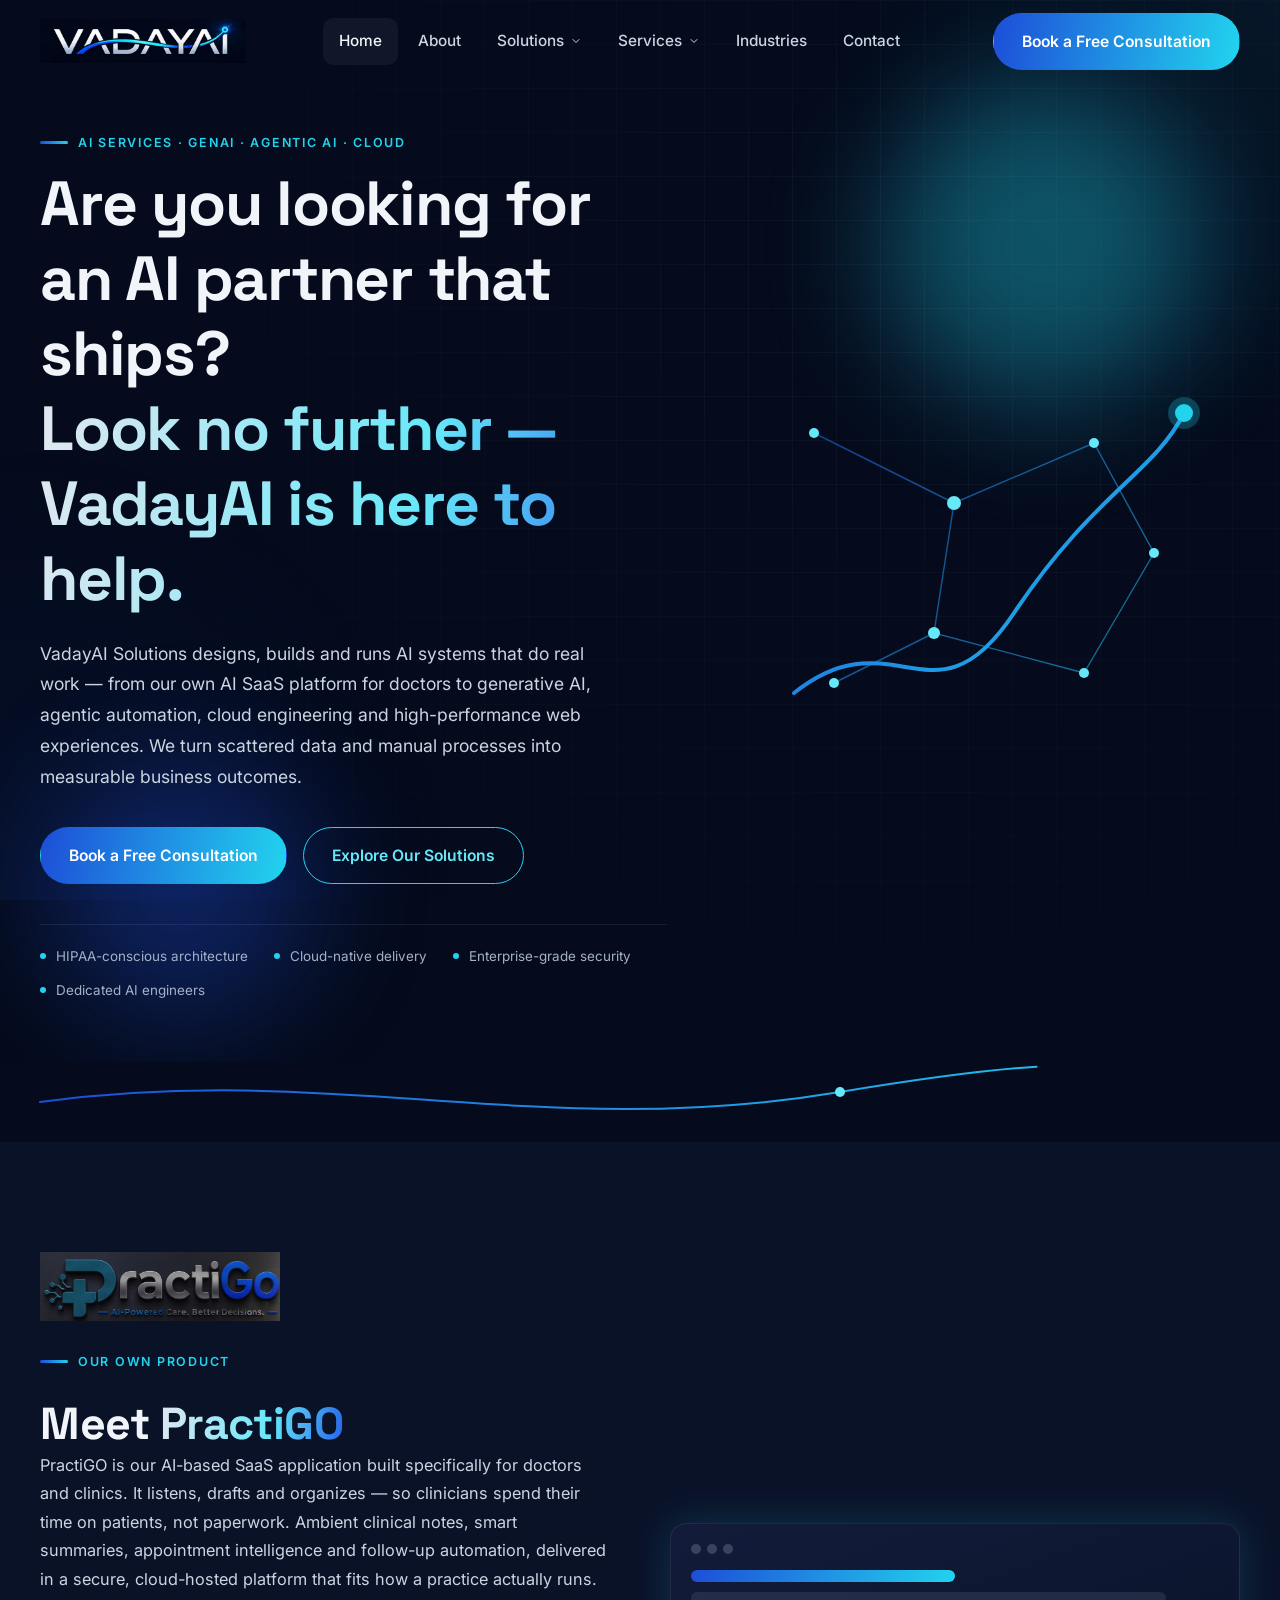
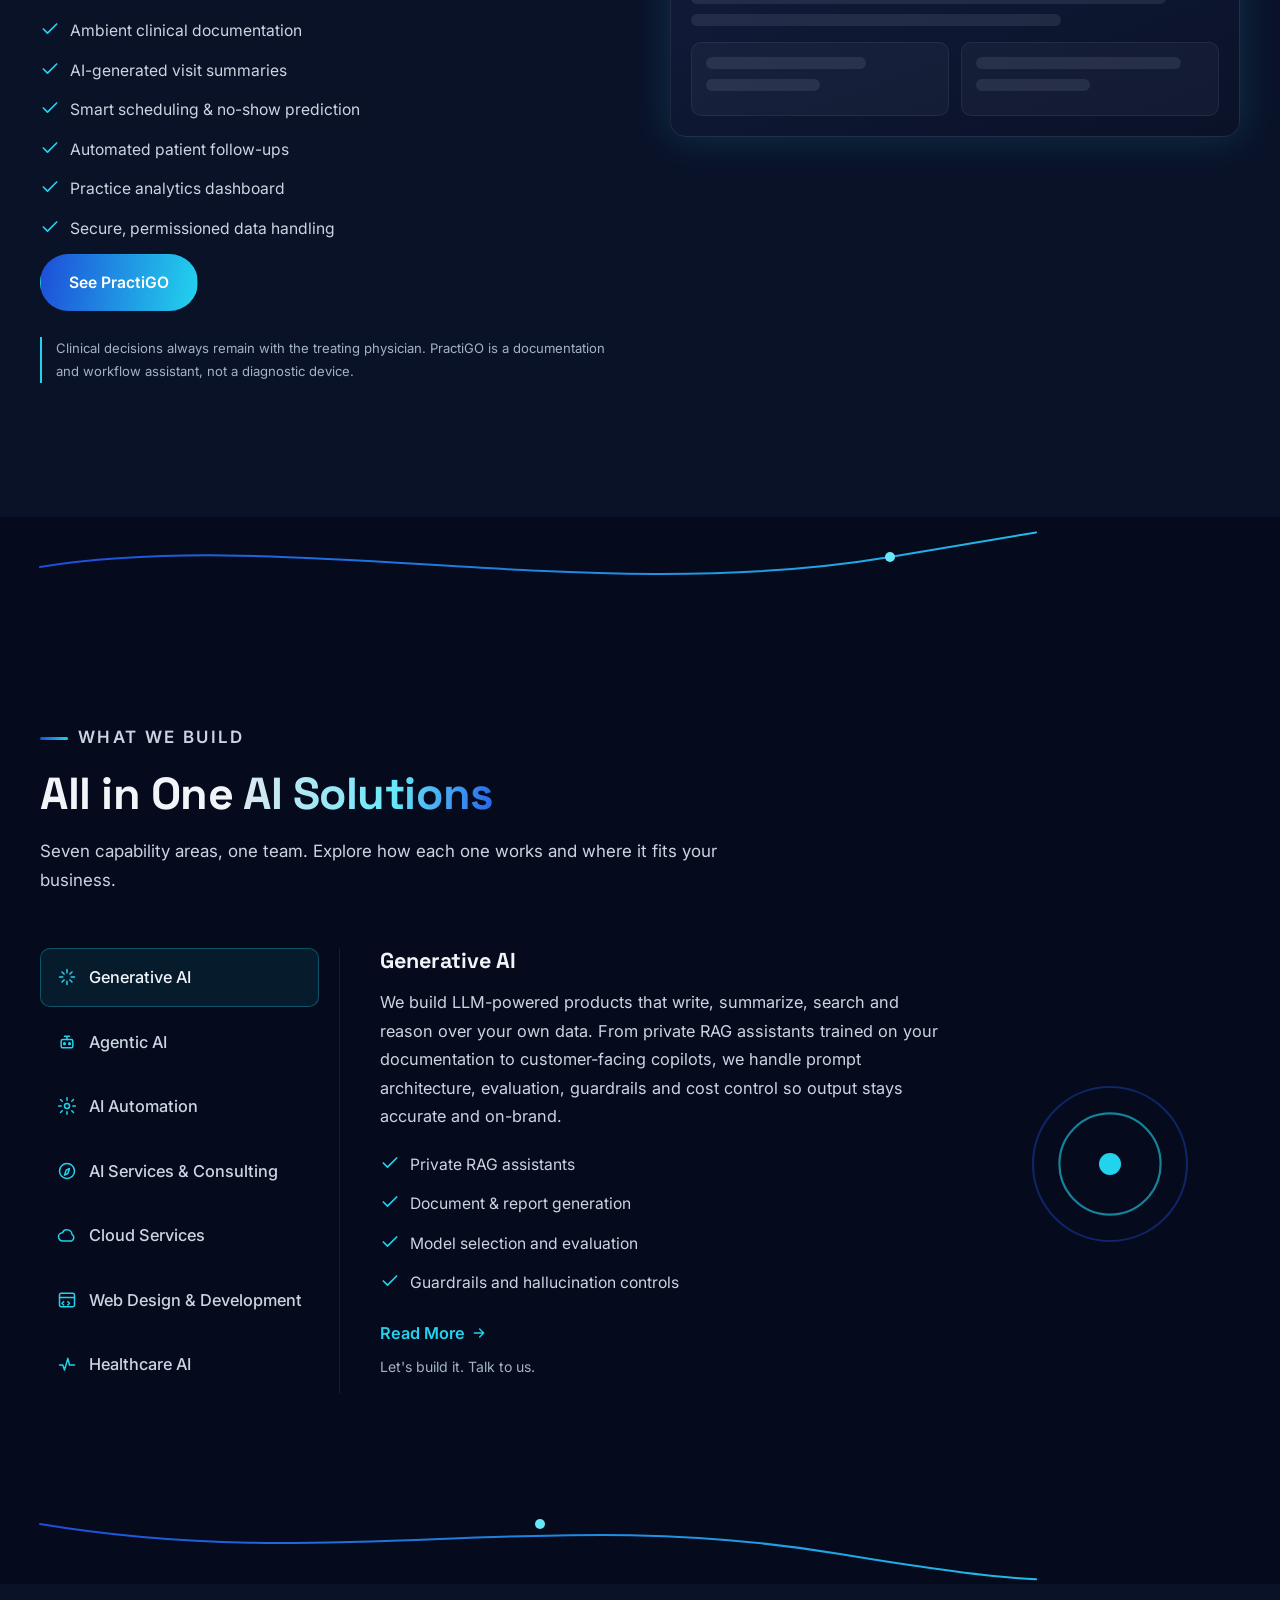
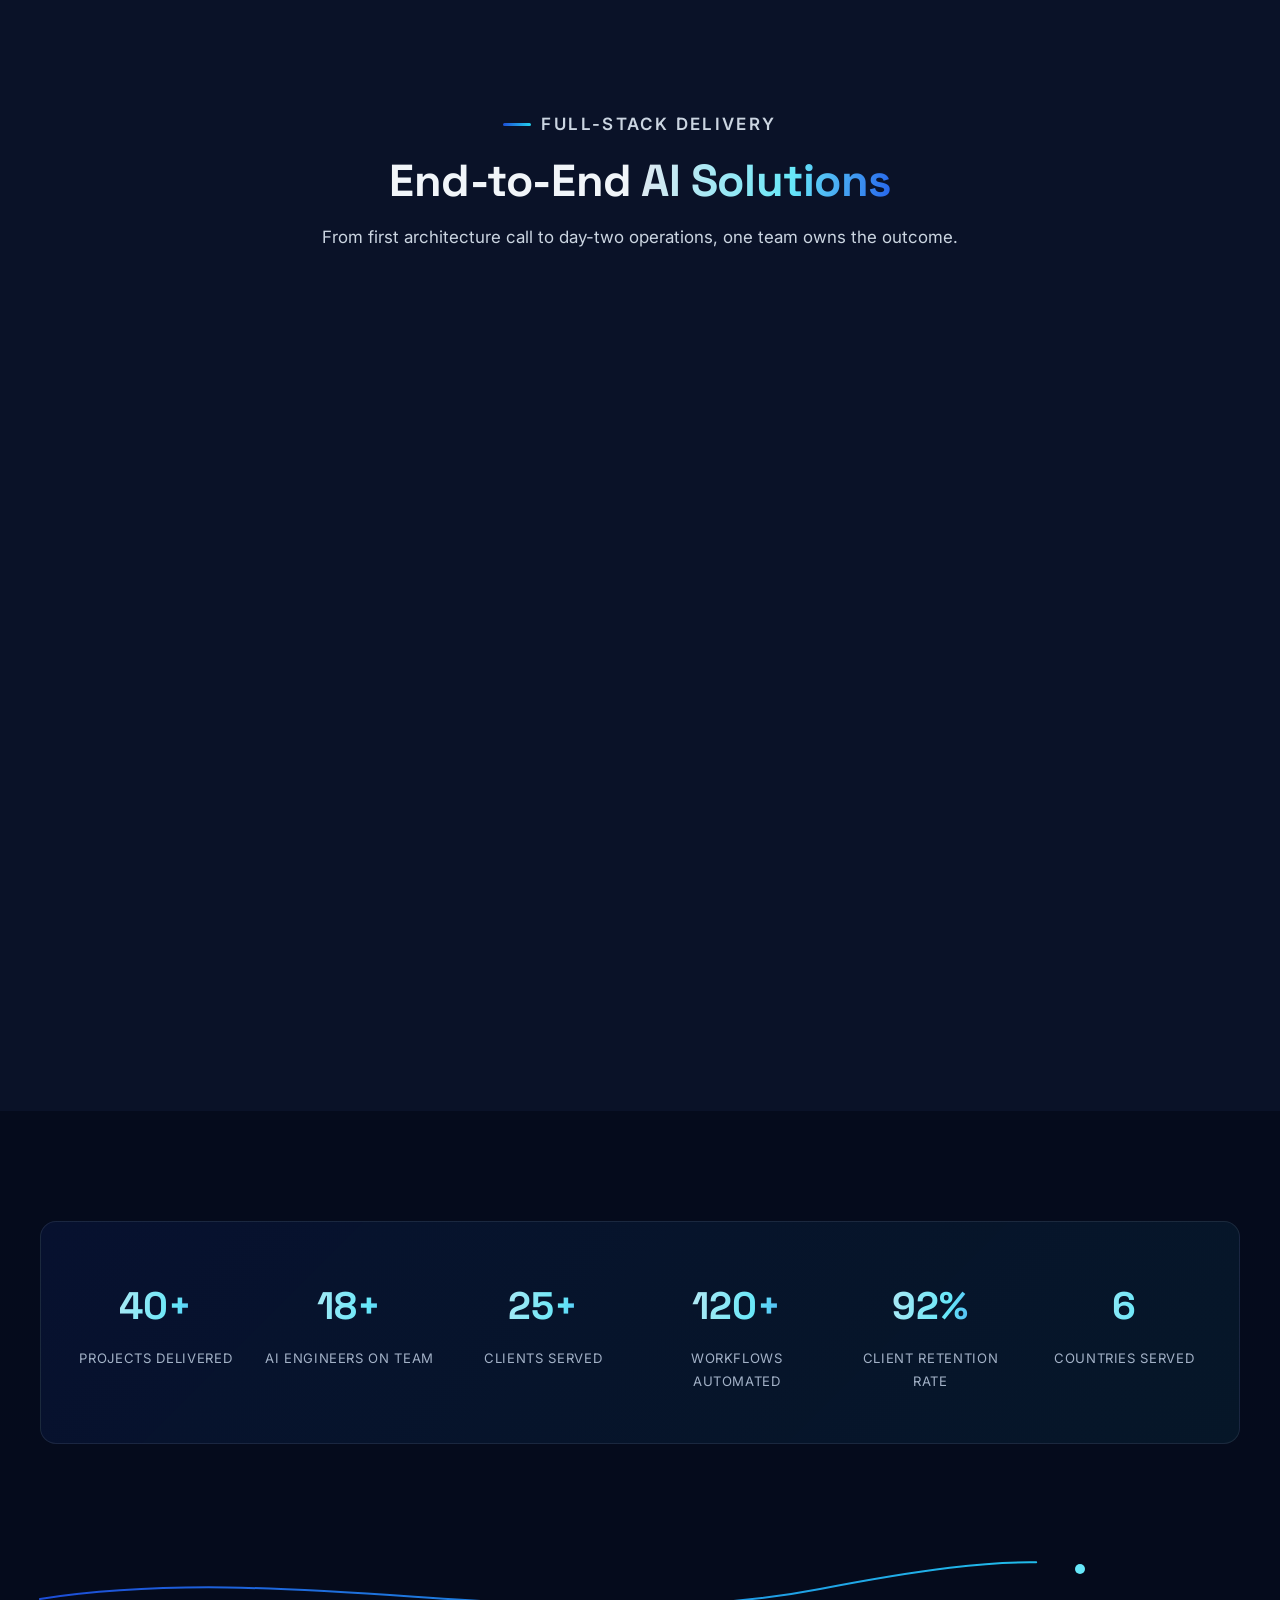
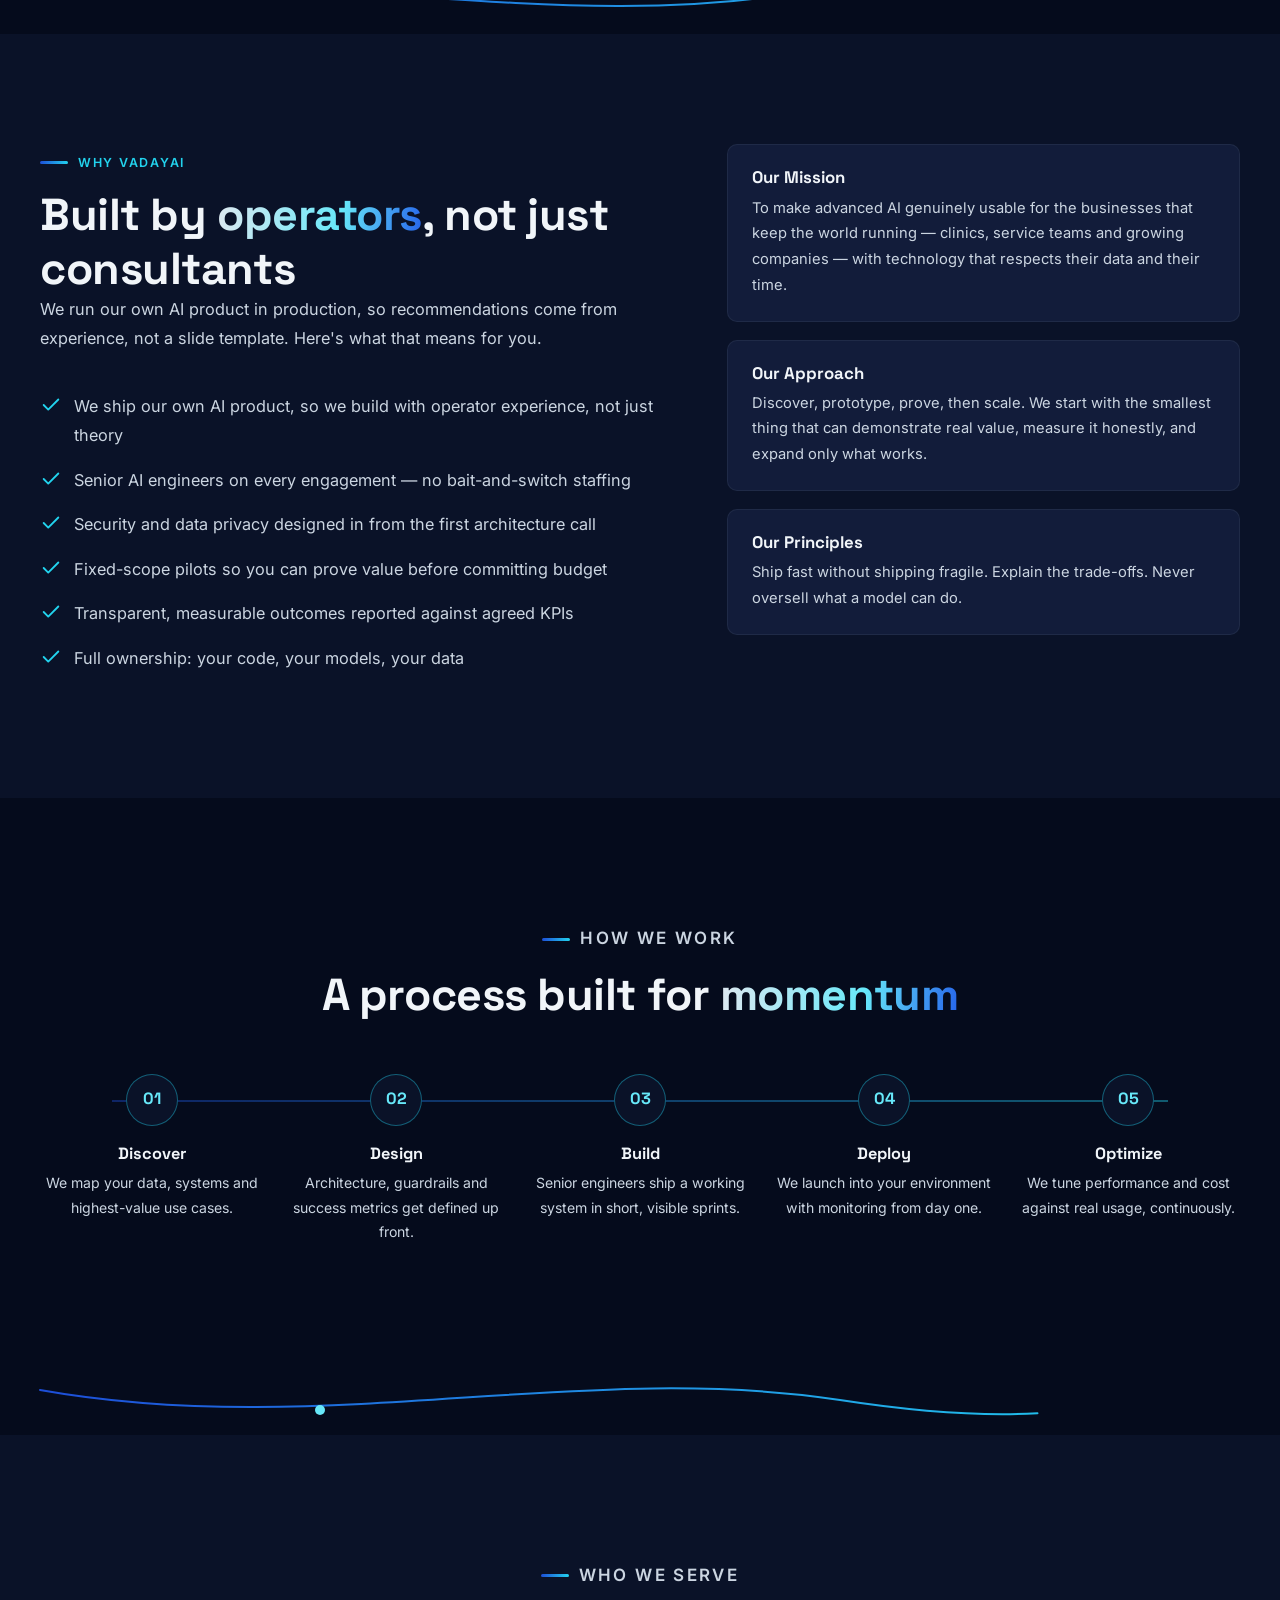
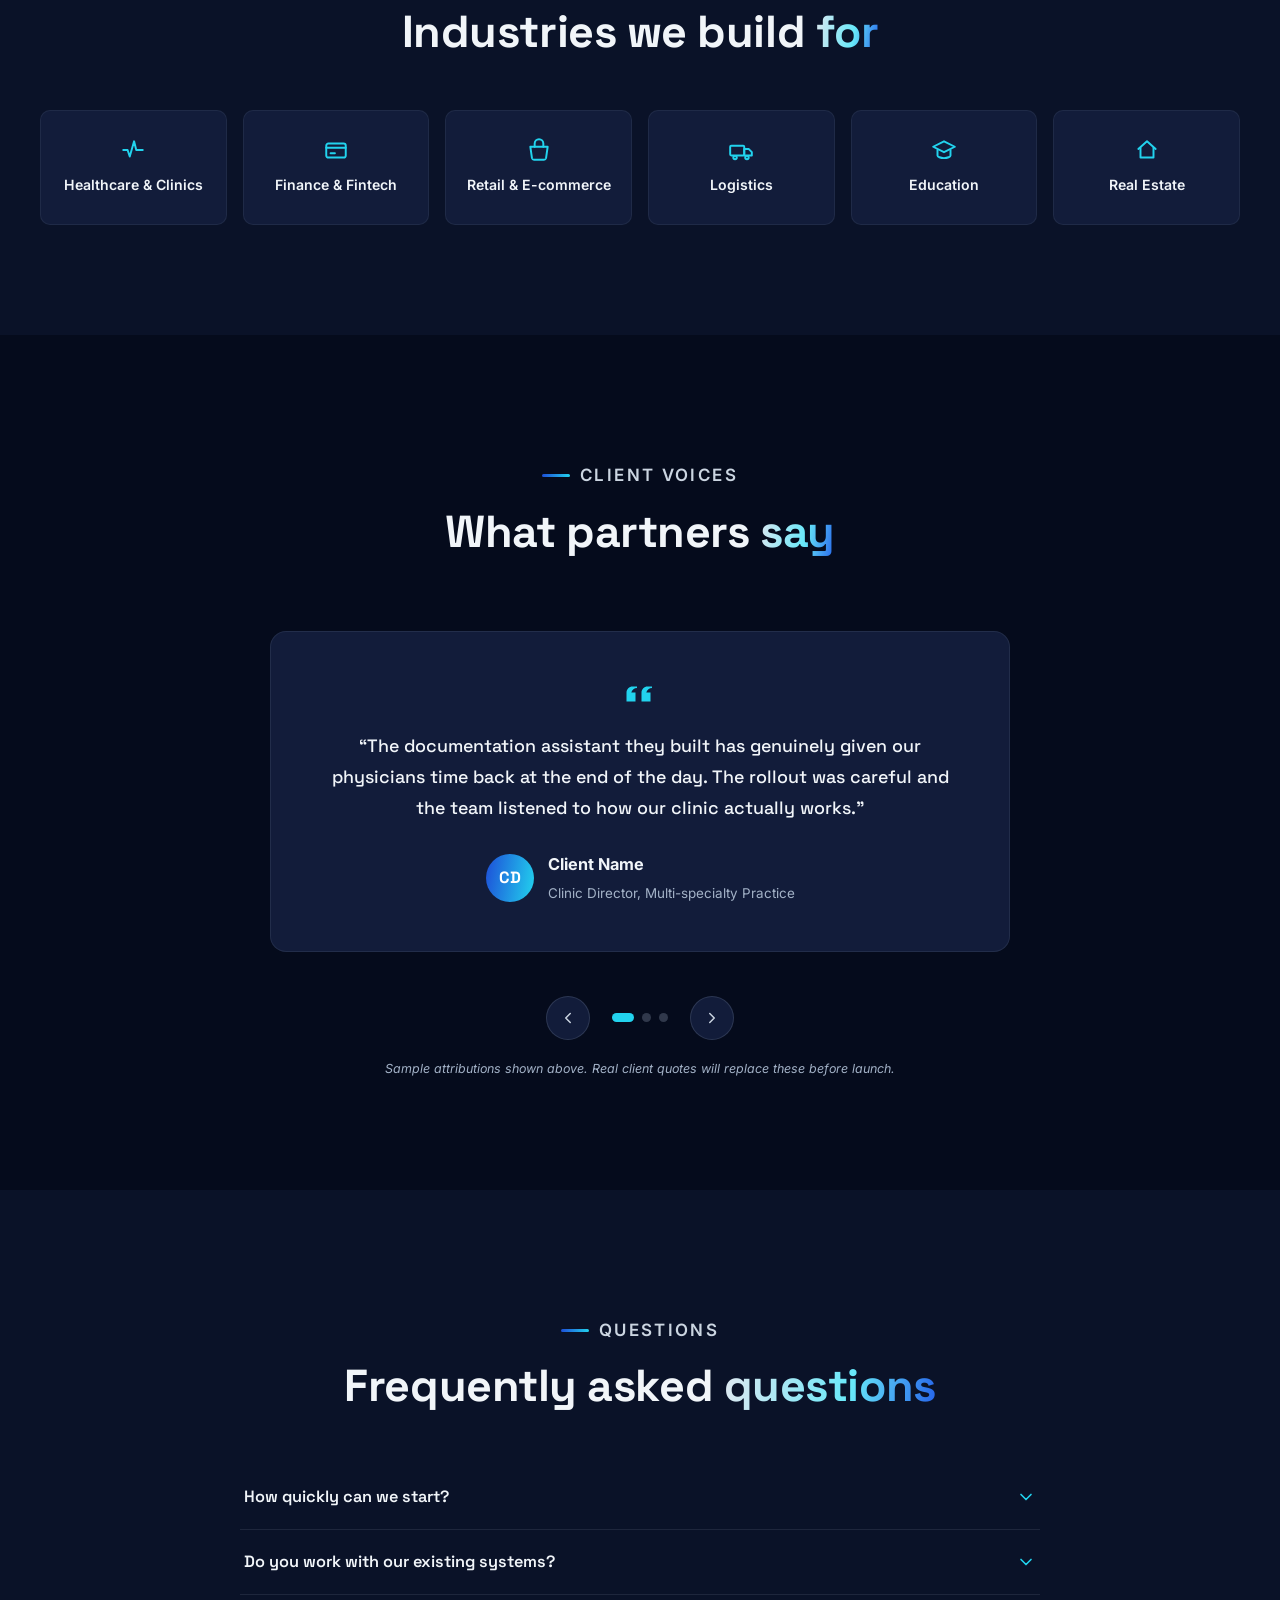
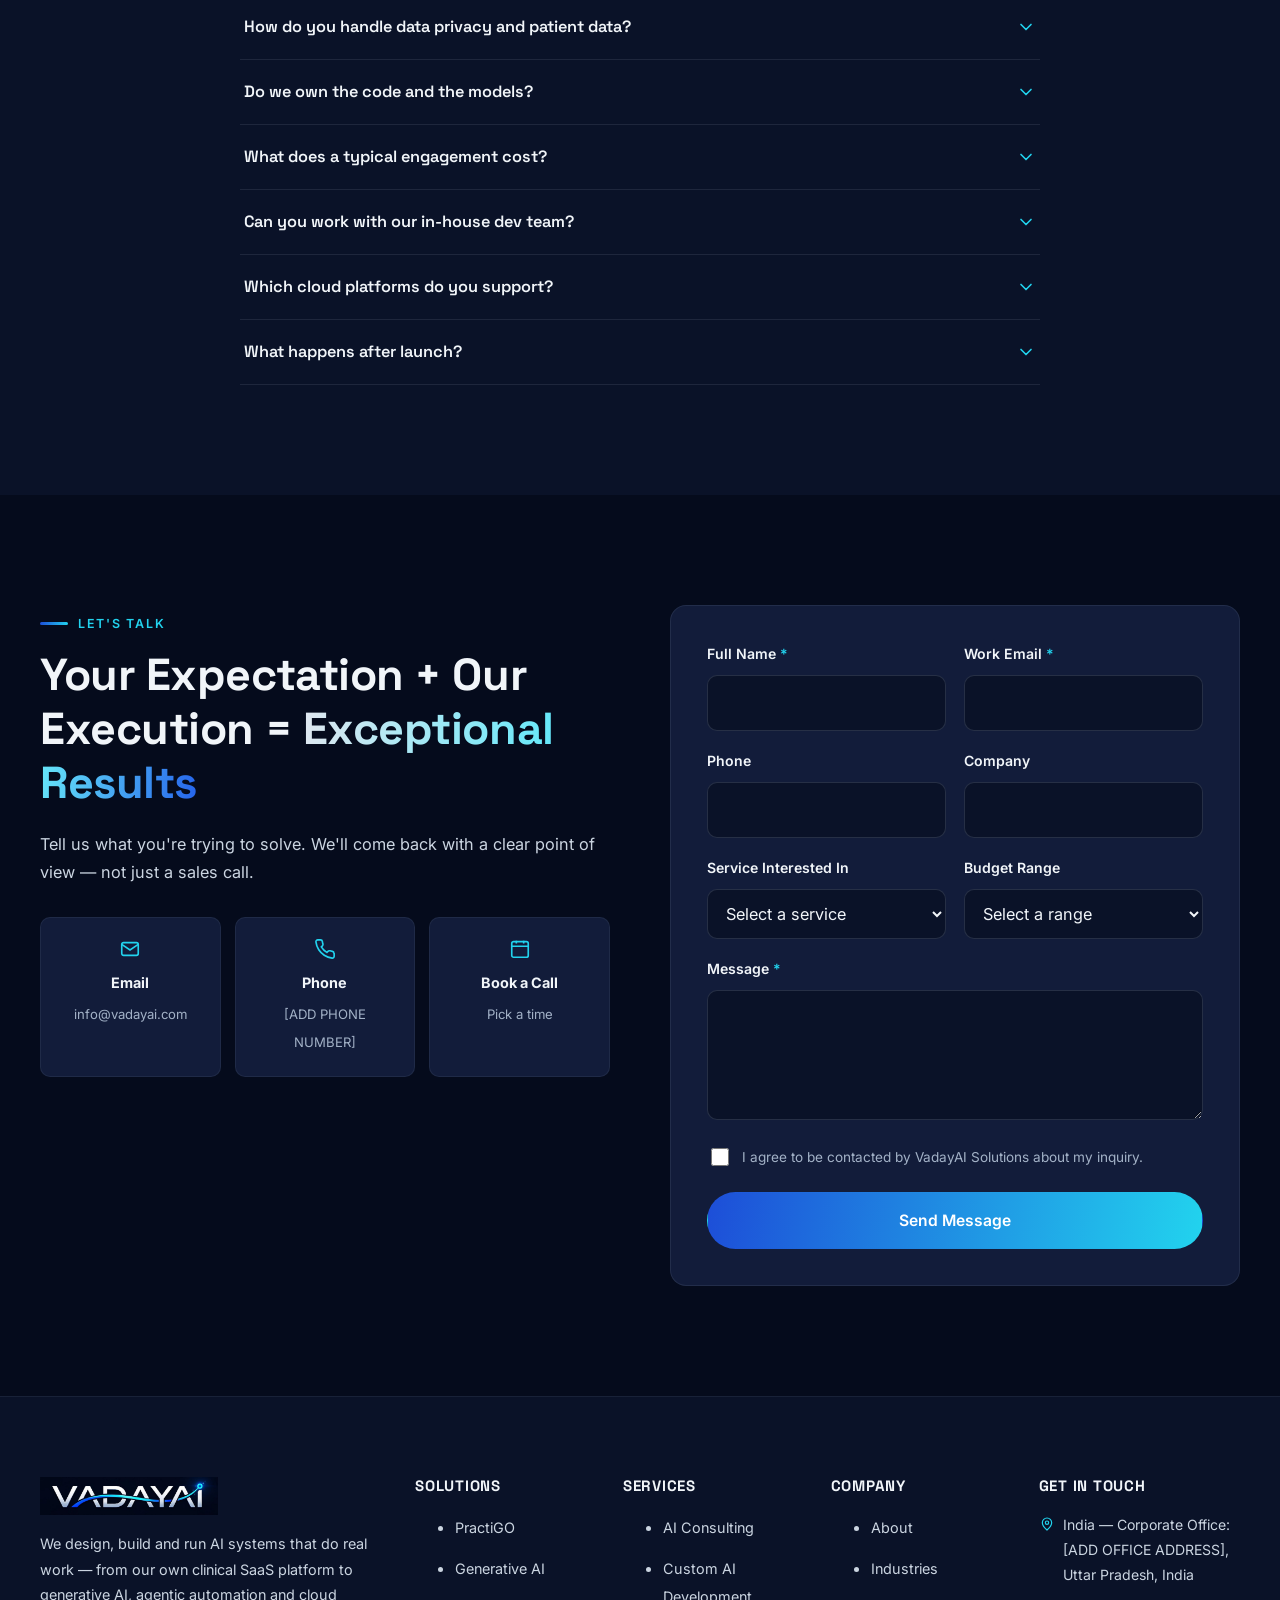
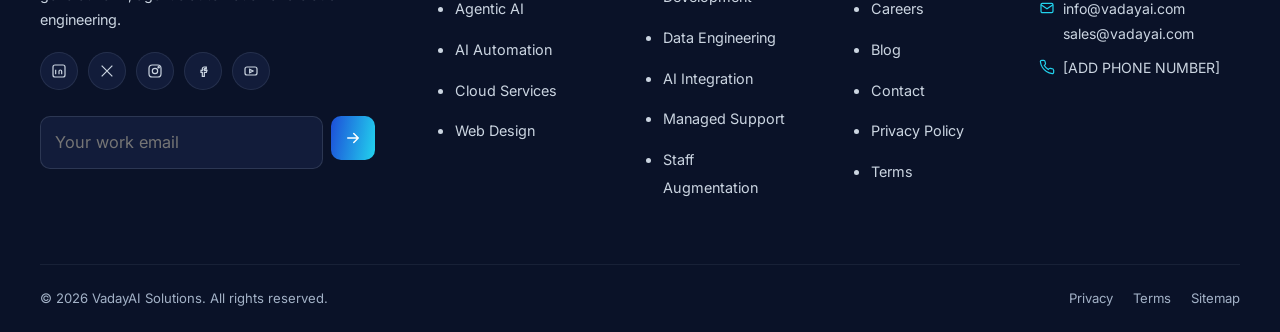
==== index.html @ d4a6798b "VadayAI Solution Initial Website" ====
<!DOCTYPE html>
<html lang="en">
<head>
  <meta charset="UTF-8" />
  <meta name="viewport" content="width=device-width, initial-scale=1.0" />
  <title>VadayAI Solutions | AI, GenAI &amp; Agentic AI Partner</title>
  <meta name="description" content="VadayAI Solutions builds AI systems that ship — PractiGO for clinics, generative AI, agentic automation, cloud engineering and web development." />
  <link rel="canonical" href="https://www.vadayai.com/" />

  <link rel="icon" href="favicon.svg" type="image/svg+xml" />
  <link rel="preconnect" href="https://fonts.googleapis.com" />
  <link rel="preconnect" href="https://fonts.gstatic.com" crossorigin />
  <link href="https://fonts.googleapis.com/css2?family=Space+Grotesk:wght@600;700&amp;family=Inter:wght@400;500;600&amp;display=swap" rel="stylesheet" />
  <link rel="stylesheet" href="assets/css/style.css" />
  <link rel="stylesheet" href="assets/css/responsive.css" />

  <meta property="og:type" content="website" />
  <meta property="og:title" content="VadayAI Solutions | AI, GenAI &amp; Agentic AI Partner" />
  <meta property="og:description" content="AI systems that ship — PractiGO for clinics, generative AI, agentic automation, cloud engineering and web development." />
  <meta property="og:image" content="https://www.vadayai.com/assets/img/vadayai-logo.jpeg" />
  <meta property="og:url" content="https://www.vadayai.com/" />
  <meta name="twitter:card" content="summary_large_image" />
  <meta name="twitter:title" content="VadayAI Solutions | AI, GenAI &amp; Agentic AI Partner" />
  <meta name="twitter:description" content="AI systems that ship — PractiGO for clinics, generative AI, agentic automation, cloud engineering and web development." />
  <meta name="twitter:image" content="https://www.vadayai.com/assets/img/vadayai-logo.jpeg" />

  <script type="application/ld+json">
  {
    "@context": "https://schema.org",
    "@type": "Organization",
    "name": "VadayAI Solutions",
    "url": "https://www.vadayai.com/",
    "logo": "https://www.vadayai.com/assets/img/vadayai-logo.jpeg",
    "email": "info@vadayai.com",
    "sameAs": []
  }
  </script>
  <script type="application/ld+json">
  {
    "@context": "https://schema.org",
    "@type": "WebSite",
    "name": "VadayAI Solutions",
    "url": "https://www.vadayai.com/"
  }
  </script>
  <script type="application/ld+json">
  {
    "@context": "https://schema.org",
    "@type": "FAQPage",
    "mainEntity": [
      { "@type": "Question", "name": "How quickly can we start?", "acceptedAnswer": { "@type": "Answer", "text": "Most engagements kick off within one to two weeks of a signed scope. For a focused proof of concept, we can often begin discovery within days." } },
      { "@type": "Question", "name": "Do you work with our existing systems?", "acceptedAnswer": { "@type": "Answer", "text": "Yes. We design around the tools you already run — your CRM, EHR, ERP, data warehouse or ticketing system — rather than asking you to replace them." } },
      { "@type": "Question", "name": "How do you handle data privacy and patient data?", "acceptedAnswer": { "@type": "Answer", "text": "We build with a HIPAA-conscious architecture from day one: encryption in transit and at rest, role-based access, audit logging and data residency options." } },
      { "@type": "Question", "name": "Do we own the code and the models?", "acceptedAnswer": { "@type": "Answer", "text": "Yes. Unless you choose an ongoing managed-support arrangement, you own the code, the fine-tuned models and the data produced during the engagement." } },
      { "@type": "Question", "name": "What does a typical engagement cost?", "acceptedAnswer": { "@type": "Answer", "text": "It depends on scope. We favor fixed-scope pilots so you see working software and a clear cost before committing to a larger budget." } },
      { "@type": "Question", "name": "Can you work with our in-house dev team?", "acceptedAnswer": { "@type": "Answer", "text": "Absolutely — we regularly work alongside internal engineering teams, either leading a workstream or embedding as staff augmentation." } },
      { "@type": "Question", "name": "Which cloud platforms do you support?", "acceptedAnswer": { "@type": "Answer", "text": "We build and operate on AWS, Azure and Google Cloud, recommending whichever fits your existing environment and budget." } },
      { "@type": "Question", "name": "What happens after launch?", "acceptedAnswer": { "@type": "Answer", "text": "Every build ships with documentation and a handover session. You can maintain it in-house or move to a managed-support plan." } }
    ]
  }
  </script>
</head>
<body>

  <a class="skip-link" href="#main">Skip to main content</a>

  <svg width="0" height="0" style="position:absolute" aria-hidden="true" focusable="false">
    <defs>
      <linearGradient id="swooshGradient" x1="0%" y1="0%" x2="100%" y2="0%">
        <stop offset="0%" stop-color="#1D4ED8" />
        <stop offset="100%" stop-color="#22D3EE" />
      </linearGradient>
    </defs>
  </svg>

  <header class="site-header">
    <div class="header-inner">
      <a class="brand" href="index.html" aria-label="VadayAI Solutions — Home">
        <img src="assets/img/vadayai-logo.jpeg" alt="VadayAI Solutions" width="206" height="44" />
      </a>

      <nav class="main-nav" aria-label="Primary">
        <ul class="nav-list">
          <li><a class="nav-link" href="index.html">Home</a></li>
          <li><a class="nav-link" href="about.html">About</a></li>
          <li class="has-mega">
            <a class="nav-link" href="services.html" aria-haspopup="true" aria-expanded="false">
              Solutions
              <svg class="chev" viewBox="0 0 24 24" fill="none" stroke="currentColor" stroke-width="2" stroke-linecap="round" stroke-linejoin="round" aria-hidden="true"><path d="M6 9l6 6 6-6"/></svg>
            </a>
            <div class="mega-panel" role="menu" aria-label="Solutions">
              <a class="mega-item" href="practigo.html" role="menuitem">
                <span class="mega-icon" aria-hidden="true"><svg viewBox="0 0 24 24" fill="none" stroke="#fff" stroke-width="1.8" stroke-linecap="round" stroke-linejoin="round"><path d="M3 12h4l2 6 4-14 2 8h6"/></svg></span>
                <span><strong>PractiGO</strong><span>Our AI SaaS platform built for doctors and clinics</span></span>
              </a>
              <a class="mega-item" href="services.html#genai" role="menuitem">
                <span class="mega-icon" aria-hidden="true"><svg viewBox="0 0 24 24" fill="none" stroke="#fff" stroke-width="1.8" stroke-linecap="round" stroke-linejoin="round"><path d="M12 3v4M12 17v4M3 12h4M17 12h4M6 6l2.5 2.5M15.5 15.5 18 18M18 6l-2.5 2.5M8.5 15.5 6 18"/></svg></span>
                <span><strong>Generative AI Solutions</strong><span>LLM apps, copilots and content engines</span></span>
              </a>
              <a class="mega-item" href="services.html#agentic" role="menuitem">
                <span class="mega-icon" aria-hidden="true"><svg viewBox="0 0 24 24" fill="none" stroke="#fff" stroke-width="1.8" stroke-linecap="round" stroke-linejoin="round"><rect x="5" y="9" width="14" height="10" rx="2"/><circle cx="9" cy="14" r="1"/><circle cx="15" cy="14" r="1"/><path d="M12 9V5M9 5h6"/></svg></span>
                <span><strong>Agentic AI Systems</strong><span>Autonomous agents that execute multi-step work</span></span>
              </a>
              <a class="mega-item" href="services.html#automation" role="menuitem">
                <span class="mega-icon" aria-hidden="true"><svg viewBox="0 0 24 24" fill="none" stroke="#fff" stroke-width="1.8" stroke-linecap="round" stroke-linejoin="round"><circle cx="12" cy="12" r="3"/><path d="M12 2v3M12 19v3M4.2 4.2l2.1 2.1M17.7 17.7l2.1 2.1M2 12h3M19 12h3M4.2 19.8l2.1-2.1M17.7 6.3l2.1-2.1"/></svg></span>
                <span><strong>AI Automation</strong><span>Workflow and back-office automation</span></span>
              </a>
              <a class="mega-item" href="services.html#cloud" role="menuitem">
                <span class="mega-icon" aria-hidden="true"><svg viewBox="0 0 24 24" fill="none" stroke="#fff" stroke-width="1.8" stroke-linecap="round" stroke-linejoin="round"><path d="M7 18a5 5 0 0 1-.4-10 6 6 0 0 1 11.4 2A4.5 4.5 0 0 1 17.5 18Z"/></svg></span>
                <span><strong>Cloud Services</strong><span>Architecture, migration and DevOps</span></span>
              </a>
              <a class="mega-item" href="services.html#web" role="menuitem">
                <span class="mega-icon" aria-hidden="true"><svg viewBox="0 0 24 24" fill="none" stroke="#fff" stroke-width="1.8" stroke-linecap="round" stroke-linejoin="round"><rect x="3" y="4" width="18" height="16" rx="2"/><path d="M3 9h18"/><path d="M8 14l-2 2 2 2M13 14l2 2-2 2"/></svg></span>
                <span><strong>Web Design &amp; Development</strong><span>Conversion-focused sites and portals</span></span>
              </a>
            </div>
          </li>
          <li class="has-mega">
            <a class="nav-link" href="services.html" aria-haspopup="true" aria-expanded="false">
              Services
              <svg class="chev" viewBox="0 0 24 24" fill="none" stroke="currentColor" stroke-width="2" stroke-linecap="round" stroke-linejoin="round" aria-hidden="true"><path d="M6 9l6 6 6-6"/></svg>
            </a>
            <div class="mega-panel" role="menu" aria-label="Services">
              <a class="mega-item" href="services.html#consulting" role="menuitem">
                <span class="mega-icon" aria-hidden="true"><svg viewBox="0 0 24 24" fill="none" stroke="#fff" stroke-width="1.8" stroke-linecap="round" stroke-linejoin="round"><circle cx="12" cy="12" r="9"/><path d="M15 9l-2 6-4 2 2-6z"/></svg></span>
                <span><strong>AI Consulting &amp; Strategy</strong><span>Roadmaps and use-case prioritization</span></span>
              </a>
              <a class="mega-item" href="services.html#development" role="menuitem">
                <span class="mega-icon" aria-hidden="true"><svg viewBox="0 0 24 24" fill="none" stroke="#fff" stroke-width="1.8" stroke-linecap="round" stroke-linejoin="round"><path d="M8 4 3 12l5 8"/><path d="M16 4l5 8-5 8"/></svg></span>
                <span><strong>Custom AI Development</strong><span>Models and applications built for you</span></span>
              </a>
              <a class="mega-item" href="services.html#data" role="menuitem">
                <span class="mega-icon" aria-hidden="true"><svg viewBox="0 0 24 24" fill="none" stroke="#fff" stroke-width="1.8" stroke-linecap="round" stroke-linejoin="round"><ellipse cx="12" cy="6" rx="8" ry="3"/><path d="M4 6v6c0 1.7 3.6 3 8 3s8-1.3 8-3V6"/><path d="M4 12v6c0 1.7 3.6 3 8 3s8-1.3 8-3v-6"/></svg></span>
                <span><strong>Data Engineering &amp; RAG</strong><span>Pipelines and retrieval-grounded AI</span></span>
              </a>
              <a class="mega-item" href="services.html#integration" role="menuitem">
                <span class="mega-icon" aria-hidden="true"><svg viewBox="0 0 24 24" fill="none" stroke="#fff" stroke-width="1.8" stroke-linecap="round" stroke-linejoin="round"><path d="M9 12h6"/><path d="M10 6H7a6 6 0 0 0 0 12h3"/><path d="M14 6h3a6 6 0 0 1 0 12h-3"/></svg></span>
                <span><strong>AI Integration</strong><span>AI woven into the tools you already use</span></span>
              </a>
              <a class="mega-item" href="services.html#support" role="menuitem">
                <span class="mega-icon" aria-hidden="true"><svg viewBox="0 0 24 24" fill="none" stroke="#fff" stroke-width="1.8" stroke-linecap="round" stroke-linejoin="round"><path d="M12 3l8 4v5c0 5-3.4 8.4-8 9-4.6-.6-8-4-8-9V7z"/><path d="m9 12 2 2 4-4"/></svg></span>
                <span><strong>Managed AI Support</strong><span>Monitoring, tuning and updates post-launch</span></span>
              </a>
              <a class="mega-item" href="services.html#staffing" role="menuitem">
                <span class="mega-icon" aria-hidden="true"><svg viewBox="0 0 24 24" fill="none" stroke="#fff" stroke-width="1.8" stroke-linecap="round" stroke-linejoin="round"><circle cx="9" cy="8" r="3.5"/><path d="M2.5 19a6.5 6.5 0 0 1 13 0"/><circle cx="17.5" cy="9" r="3"/><path d="M15 12.5a5.5 5.5 0 0 1 6.5 5.4"/></svg></span>
                <span><strong>Staff Augmentation</strong><span>Senior AI engineers embedded in your team</span></span>
              </a>
            </div>
          </li>
          <li><a class="nav-link" href="industries.html">Industries</a></li>
          <li><a class="nav-link" href="contact.html">Contact</a></li>
        </ul>
      </nav>

      <div class="header-cta">
        <a class="btn btn-primary" href="contact.html">Book a Free Consultation</a>
        <button class="nav-toggle" aria-label="Open menu" aria-expanded="false" aria-controls="mobileNav">
          <svg viewBox="0 0 24 24" fill="none" stroke="currentColor" stroke-width="2" stroke-linecap="round" aria-hidden="true"><path d="M4 7h16M4 12h16M4 17h16"/></svg>
        </button>
      </div>
    </div>
  </header>

  <div class="mobile-nav" id="mobileNav">
    <div class="mobile-nav-head">
      <img src="assets/img/vadayai-logo.jpeg" alt="VadayAI Solutions" height="32" />
      <button class="mobile-nav-close" aria-label="Close menu">
        <svg viewBox="0 0 24 24" fill="none" stroke="currentColor" stroke-width="2" stroke-linecap="round" aria-hidden="true"><path d="M6 6l12 12M18 6 6 18"/></svg>
      </button>
    </div>
    <ul class="mobile-nav-list">
      <li><a href="index.html">Home</a></li>
      <li><a href="about.html">About</a></li>
      <li class="mobile-accordion">
        <button class="mobile-accordion-trigger" aria-expanded="false">Solutions
          <svg viewBox="0 0 24 24" fill="none" stroke="currentColor" stroke-width="2" stroke-linecap="round" stroke-linejoin="round" aria-hidden="true"><path d="M6 9l6 6 6-6"/></svg>
        </button>
        <div class="mobile-accordion-panel">
          <a href="practigo.html"><strong>PractiGO</strong><span>AI platform for doctors and clinics</span></a>
          <a href="services.html#genai"><strong>Generative AI Solutions</strong><span>LLM apps and copilots</span></a>
          <a href="services.html#agentic"><strong>Agentic AI Systems</strong><span>Autonomous multi-step agents</span></a>
          <a href="services.html#automation"><strong>AI Automation</strong><span>Workflow automation</span></a>
          <a href="services.html#cloud"><strong>Cloud Services</strong><span>Architecture and DevOps</span></a>
          <a href="services.html#web"><strong>Web Design &amp; Development</strong><span>Conversion-focused sites</span></a>
        </div>
      </li>
      <li class="mobile-accordion">
        <button class="mobile-accordion-trigger" aria-expanded="false">Services
          <svg viewBox="0 0 24 24" fill="none" stroke="currentColor" stroke-width="2" stroke-linecap="round" stroke-linejoin="round" aria-hidden="true"><path d="M6 9l6 6 6-6"/></svg>
        </button>
        <div class="mobile-accordion-panel">
          <a href="services.html#consulting"><strong>AI Consulting &amp; Strategy</strong></a>
          <a href="services.html#development"><strong>Custom AI Development</strong></a>
          <a href="services.html#data"><strong>Data Engineering &amp; RAG</strong></a>
          <a href="services.html#integration"><strong>AI Integration</strong></a>
          <a href="services.html#support"><strong>Managed AI Support</strong></a>
          <a href="services.html#staffing"><strong>Staff Augmentation</strong></a>
        </div>
      </li>
      <li><a href="industries.html">Industries</a></li>
      <li><a href="contact.html">Contact</a></li>
    </ul>
    <div class="mobile-nav-cta">
      <a class="btn btn-primary" href="contact.html">Book a Free Consultation</a>
    </div>
  </div>

  <main id="main">

    <!-- ============================== HERO ============================== -->
    <section class="hero">
      <div class="hero-bg" aria-hidden="true">
        <div class="hero-grid"></div>
        <div class="orb orb-1"></div>
        <div class="orb orb-2"></div>
      </div>
      <div class="container hero-grid-layout">
        <div class="hero-content">
          <p class="eyebrow">AI Services · GenAI · Agentic AI · Cloud</p>
          <h1>
            <span class="line">Are you looking for an AI partner that ships?</span>
            <span class="line grad-text">Look no further — VadayAI is here to help.</span>
          </h1>
          <p class="lede">VadayAI Solutions designs, builds and runs AI systems that do real work — from our own AI SaaS platform for doctors to generative AI, agentic automation, cloud engineering and high-performance web experiences. We turn scattered data and manual processes into measurable business outcomes.</p>
          <div class="hero-ctas">
            <a class="btn btn-primary" href="contact.html">Book a Free Consultation</a>
            <a class="btn btn-secondary" href="services.html">Explore Our Solutions</a>
          </div>
          <div class="trust-strip">
            <span>HIPAA-conscious architecture</span>
            <span>Cloud-native delivery</span>
            <span>Enterprise-grade security</span>
            <span>Dedicated AI engineers</span>
          </div>
        </div>
        <div class="hero-art" aria-hidden="true">
          <svg viewBox="0 0 460 420" fill="none">
            <defs>
              <linearGradient id="heroLine" x1="0" y1="0" x2="460" y2="420" gradientUnits="userSpaceOnUse">
                <stop offset="0%" stop-color="#1D4ED8"/>
                <stop offset="100%" stop-color="#22D3EE"/>
              </linearGradient>
            </defs>
            <g stroke="url(#heroLine)" stroke-width="1.4" opacity="0.6">
              <line x1="60" y1="80" x2="200" y2="150"/>
              <line x1="200" y1="150" x2="340" y2="90"/>
              <line x1="200" y1="150" x2="180" y2="280"/>
              <line x1="180" y1="280" x2="80" y2="330"/>
              <line x1="180" y1="280" x2="330" y2="320"/>
              <line x1="340" y1="90" x2="400" y2="200"/>
              <line x1="400" y1="200" x2="330" y2="320"/>
            </g>
            <path d="M40 340 C 140 260, 180 380, 260 260 S 400 120, 430 60" stroke="url(#heroLine)" stroke-width="4" stroke-linecap="round" fill="none"/>
            <g fill="#67E8F9">
              <circle cx="60" cy="80" r="5"/>
              <circle cx="200" cy="150" r="7"/>
              <circle cx="340" cy="90" r="5"/>
              <circle cx="180" cy="280" r="6"/>
              <circle cx="80" cy="330" r="5"/>
              <circle cx="330" cy="320" r="5"/>
              <circle cx="400" cy="200" r="5"/>
            </g>
            <circle cx="430" cy="60" r="9" fill="#22D3EE"/>
            <circle cx="430" cy="60" r="16" fill="#22D3EE" opacity="0.25"/>
          </svg>
        </div>
      </div>
    </section>

    <div class="container"><svg class="swoosh-divider" viewBox="0 0 1200 80" preserveAspectRatio="none" aria-hidden="true"><path d="M0 40 C 300 0, 500 80, 800 30 S 1100 10, 1200 40"/><circle cx="800" cy="30" r="5" fill="#67E8F9"/></svg></div>

    <!-- ====================== PractiGO SPOTLIGHT ====================== -->
    <section class="bg-alt">
      <div class="container spotlight">
        <div class="spotlight-copy" data-reveal>
          <img src="assets/img/practigo-logo.jpeg" alt="PractiGO — AI-Powered Care, Better Decisions" width="249" height="72" style="margin-bottom:22px;max-width:240px;height:auto" />
          <p class="eyebrow">Our Own Product</p>
          <h2>Meet <span class="grad-text">PractiGO</span></h2>
          <p>PractiGO is our AI-based SaaS application built specifically for doctors and clinics. It listens, drafts and organizes — so clinicians spend their time on patients, not paperwork. Ambient clinical notes, smart summaries, appointment intelligence and follow-up automation, delivered in a secure, cloud-hosted platform that fits how a practice actually runs.</p>
          <ul class="tick-list">
            <li><svg viewBox="0 0 24 24" fill="none" stroke="currentColor" stroke-width="2" stroke-linecap="round" stroke-linejoin="round" aria-hidden="true"><path d="M20 6 9 17l-5-5"/></svg>Ambient clinical documentation</li>
            <li><svg viewBox="0 0 24 24" fill="none" stroke="currentColor" stroke-width="2" stroke-linecap="round" stroke-linejoin="round" aria-hidden="true"><path d="M20 6 9 17l-5-5"/></svg>AI-generated visit summaries</li>
            <li><svg viewBox="0 0 24 24" fill="none" stroke="currentColor" stroke-width="2" stroke-linecap="round" stroke-linejoin="round" aria-hidden="true"><path d="M20 6 9 17l-5-5"/></svg>Smart scheduling &amp; no-show prediction</li>
            <li><svg viewBox="0 0 24 24" fill="none" stroke="currentColor" stroke-width="2" stroke-linecap="round" stroke-linejoin="round" aria-hidden="true"><path d="M20 6 9 17l-5-5"/></svg>Automated patient follow-ups</li>
            <li><svg viewBox="0 0 24 24" fill="none" stroke="currentColor" stroke-width="2" stroke-linecap="round" stroke-linejoin="round" aria-hidden="true"><path d="M20 6 9 17l-5-5"/></svg>Practice analytics dashboard</li>
            <li><svg viewBox="0 0 24 24" fill="none" stroke="currentColor" stroke-width="2" stroke-linecap="round" stroke-linejoin="round" aria-hidden="true"><path d="M20 6 9 17l-5-5"/></svg>Secure, permissioned data handling</li>
          </ul>
          <a class="btn btn-primary" href="practigo.html">See PractiGO</a>
          <p class="fine-print">Clinical decisions always remain with the treating physician. PractiGO is a documentation and workflow assistant, not a diagnostic device.</p>
        </div>
        <div class="spotlight-media" data-reveal data-reveal-delay="120">
          <div class="mock-device">
            <div class="mock-bar"><span></span><span></span><span></span></div>
            <div class="mock-line w-50 accent"></div>
            <div class="mock-line w-90"></div>
            <div class="mock-line w-70"></div>
            <div class="mock-card-row">
              <div class="mock-mini-card">
                <div class="mock-line w-70"></div>
                <div class="mock-line w-50"></div>
              </div>
              <div class="mock-mini-card">
                <div class="mock-line w-90"></div>
                <div class="mock-line w-50"></div>
              </div>
            </div>
          </div>
        </div>
      </div>
    </section>

    <div class="container"><svg class="swoosh-divider" viewBox="0 0 1200 80" preserveAspectRatio="none" aria-hidden="true"><path d="M0 50 C 250 10, 550 90, 850 40 S 1050 0, 1200 30"/><circle cx="850" cy="40" r="5" fill="#67E8F9"/></svg></div>

    <!-- ===================== ALL IN ONE AI SOLUTIONS (TABS) ================ -->
    <section>
      <div class="container">
        <div class="section-head" data-reveal>
          <p class="eyebrow">What We Build</p>
          <h2>All in One <span class="grad-text">AI Solutions</span></h2>
          <p>Seven capability areas, one team. Explore how each one works and where it fits your business.</p>
        </div>

        <div class="tabs-layout">
          <div class="tablist" role="tablist" aria-label="AI solution areas" data-reveal>
            <button class="tab-btn" role="tab" id="tab-genai" aria-controls="panel-genai" aria-selected="true" tabindex="0">
              <svg viewBox="0 0 24 24" fill="none" stroke="currentColor" stroke-width="1.8" stroke-linecap="round" stroke-linejoin="round" aria-hidden="true"><path d="M12 3v4M12 17v4M3 12h4M17 12h4M6 6l2.5 2.5M15.5 15.5 18 18M18 6l-2.5 2.5M8.5 15.5 6 18"/></svg>
              Generative AI
            </button>
            <button class="tab-btn" role="tab" id="tab-agentic" aria-controls="panel-agentic" aria-selected="false" tabindex="-1">
              <svg viewBox="0 0 24 24" fill="none" stroke="currentColor" stroke-width="1.8" stroke-linecap="round" stroke-linejoin="round" aria-hidden="true"><rect x="5" y="9" width="14" height="10" rx="2"/><circle cx="9" cy="14" r="1"/><circle cx="15" cy="14" r="1"/><path d="M12 9V5M9 5h6"/></svg>
              Agentic AI
            </button>
            <button class="tab-btn" role="tab" id="tab-automation" aria-controls="panel-automation" aria-selected="false" tabindex="-1">
              <svg viewBox="0 0 24 24" fill="none" stroke="currentColor" stroke-width="1.8" stroke-linecap="round" stroke-linejoin="round" aria-hidden="true"><circle cx="12" cy="12" r="3"/><path d="M12 2v3M12 19v3M4.2 4.2l2.1 2.1M17.7 17.7l2.1 2.1M2 12h3M19 12h3M4.2 19.8l2.1-2.1M17.7 6.3l2.1-2.1"/></svg>
              AI Automation
            </button>
            <button class="tab-btn" role="tab" id="tab-consulting" aria-controls="panel-consulting" aria-selected="false" tabindex="-1">
              <svg viewBox="0 0 24 24" fill="none" stroke="currentColor" stroke-width="1.8" stroke-linecap="round" stroke-linejoin="round" aria-hidden="true"><circle cx="12" cy="12" r="9"/><path d="M15 9l-2 6-4 2 2-6z"/></svg>
              AI Services &amp; Consulting
            </button>
            <button class="tab-btn" role="tab" id="tab-cloud" aria-controls="panel-cloud" aria-selected="false" tabindex="-1">
              <svg viewBox="0 0 24 24" fill="none" stroke="currentColor" stroke-width="1.8" stroke-linecap="round" stroke-linejoin="round" aria-hidden="true"><path d="M7 18a5 5 0 0 1-.4-10 6 6 0 0 1 11.4 2A4.5 4.5 0 0 1 17.5 18Z"/></svg>
              Cloud Services
            </button>
            <button class="tab-btn" role="tab" id="tab-web" aria-controls="panel-web" aria-selected="false" tabindex="-1">
              <svg viewBox="0 0 24 24" fill="none" stroke="currentColor" stroke-width="1.8" stroke-linecap="round" stroke-linejoin="round" aria-hidden="true"><rect x="3" y="4" width="18" height="16" rx="2"/><path d="M3 9h18"/><path d="M8 14l-2 2 2 2M13 14l2 2-2 2"/></svg>
              Web Design &amp; Development
            </button>
            <button class="tab-btn" role="tab" id="tab-healthcare" aria-controls="panel-healthcare" aria-selected="false" tabindex="-1">
              <svg viewBox="0 0 24 24" fill="none" stroke="currentColor" stroke-width="1.8" stroke-linecap="round" stroke-linejoin="round" aria-hidden="true"><path d="M3 12h4l2 6 4-14 2 8h6"/></svg>
              Healthcare AI
            </button>
          </div>

          <div class="tab-panels" data-reveal data-reveal-delay="120">
            <div class="tab-panel is-active" id="panel-genai" role="tabpanel" aria-labelledby="tab-genai">
              <div class="tab-panel-inner">
                <div>
                  <h3>Generative AI</h3>
                  <p>We build LLM-powered products that write, summarize, search and reason over your own data. From private RAG assistants trained on your documentation to customer-facing copilots, we handle prompt architecture, evaluation, guardrails and cost control so output stays accurate and on-brand.</p>
                  <ul class="tick-list">
                    <li><svg viewBox="0 0 24 24" fill="none" stroke="currentColor" stroke-width="2" stroke-linecap="round" stroke-linejoin="round" aria-hidden="true"><path d="M20 6 9 17l-5-5"/></svg>Private RAG assistants</li>
                    <li><svg viewBox="0 0 24 24" fill="none" stroke="currentColor" stroke-width="2" stroke-linecap="round" stroke-linejoin="round" aria-hidden="true"><path d="M20 6 9 17l-5-5"/></svg>Document &amp; report generation</li>
                    <li><svg viewBox="0 0 24 24" fill="none" stroke="currentColor" stroke-width="2" stroke-linecap="round" stroke-linejoin="round" aria-hidden="true"><path d="M20 6 9 17l-5-5"/></svg>Model selection and evaluation</li>
                    <li><svg viewBox="0 0 24 24" fill="none" stroke="currentColor" stroke-width="2" stroke-linecap="round" stroke-linejoin="round" aria-hidden="true"><path d="M20 6 9 17l-5-5"/></svg>Guardrails and hallucination controls</li>
                  </ul>
                  <a class="read-more" href="services.html#genai">Read More <svg viewBox="0 0 24 24" fill="none" stroke="currentColor" stroke-width="2" stroke-linecap="round" aria-hidden="true"><path d="M5 12h14M13 6l6 6-6 6"/></svg></a>
                  <span class="talk-line">Let's build it. <a href="contact.html">Talk to us</a>.</span>
                </div>
                <div class="tab-illustration" aria-hidden="true">
                  <svg viewBox="0 0 200 200" fill="none"><circle cx="100" cy="100" r="70" stroke="#1D4ED8" stroke-width="2" opacity="0.4"/><circle cx="100" cy="100" r="46" stroke="#22D3EE" stroke-width="2" opacity="0.6"/><circle cx="100" cy="100" r="10" fill="#22D3EE"/></svg>
                </div>
              </div>
            </div>

            <div class="tab-panel" id="panel-agentic" role="tabpanel" aria-labelledby="tab-agentic">
              <div class="tab-panel-inner">
                <div>
                  <h3>Agentic AI</h3>
                  <p>Agents that don't just answer — they act. We design multi-step autonomous systems with tool access, memory and human-in-the-loop checkpoints, so routine operational work runs on its own while your team keeps oversight where it matters.</p>
                  <ul class="tick-list">
                    <li><svg viewBox="0 0 24 24" fill="none" stroke="currentColor" stroke-width="2" stroke-linecap="round" stroke-linejoin="round" aria-hidden="true"><path d="M20 6 9 17l-5-5"/></svg>Multi-agent orchestration</li>
                    <li><svg viewBox="0 0 24 24" fill="none" stroke="currentColor" stroke-width="2" stroke-linecap="round" stroke-linejoin="round" aria-hidden="true"><path d="M20 6 9 17l-5-5"/></svg>Tool and API calling</li>
                    <li><svg viewBox="0 0 24 24" fill="none" stroke="currentColor" stroke-width="2" stroke-linecap="round" stroke-linejoin="round" aria-hidden="true"><path d="M20 6 9 17l-5-5"/></svg>Human-in-the-loop approvals</li>
                    <li><svg viewBox="0 0 24 24" fill="none" stroke="currentColor" stroke-width="2" stroke-linecap="round" stroke-linejoin="round" aria-hidden="true"><path d="M20 6 9 17l-5-5"/></svg>Full audit trails</li>
                  </ul>
                  <a class="read-more" href="services.html#agentic">Read More <svg viewBox="0 0 24 24" fill="none" stroke="currentColor" stroke-width="2" stroke-linecap="round" aria-hidden="true"><path d="M5 12h14M13 6l6 6-6 6"/></svg></a>
                  <span class="talk-line">Let's build it. <a href="contact.html">Talk to us</a>.</span>
                </div>
                <div class="tab-illustration" aria-hidden="true">
                  <svg viewBox="0 0 200 200" fill="none"><rect x="55" y="70" width="90" height="80" rx="14" stroke="#22D3EE" stroke-width="2"/><circle cx="82" cy="105" r="6" fill="#22D3EE"/><circle cx="118" cy="105" r="6" fill="#22D3EE"/><path d="M100 70V45M85 45h30" stroke="#1D4ED8" stroke-width="2"/></svg>
                </div>
              </div>
            </div>

            <div class="tab-panel" id="panel-automation" role="tabpanel" aria-labelledby="tab-automation">
              <div class="tab-panel-inner">
                <div>
                  <h3>AI Automation</h3>
                  <p>We map the manual work draining your team's hours and automate it end to end — intake, triage, data entry, reconciliation, reporting and follow-up — connecting the systems you already use rather than replacing them.</p>
                  <ul class="tick-list">
                    <li><svg viewBox="0 0 24 24" fill="none" stroke="currentColor" stroke-width="2" stroke-linecap="round" stroke-linejoin="round" aria-hidden="true"><path d="M20 6 9 17l-5-5"/></svg>Workflow discovery and mapping</li>
                    <li><svg viewBox="0 0 24 24" fill="none" stroke="currentColor" stroke-width="2" stroke-linecap="round" stroke-linejoin="round" aria-hidden="true"><path d="M20 6 9 17l-5-5"/></svg>Document and email automation</li>
                    <li><svg viewBox="0 0 24 24" fill="none" stroke="currentColor" stroke-width="2" stroke-linecap="round" stroke-linejoin="round" aria-hidden="true"><path d="M20 6 9 17l-5-5"/></svg>CRM/ERP integration</li>
                    <li><svg viewBox="0 0 24 24" fill="none" stroke="currentColor" stroke-width="2" stroke-linecap="round" stroke-linejoin="round" aria-hidden="true"><path d="M20 6 9 17l-5-5"/></svg>Measurable hours saved</li>
                  </ul>
                  <a class="read-more" href="services.html#automation">Read More <svg viewBox="0 0 24 24" fill="none" stroke="currentColor" stroke-width="2" stroke-linecap="round" aria-hidden="true"><path d="M5 12h14M13 6l6 6-6 6"/></svg></a>
                  <span class="talk-line">Let's build it. <a href="contact.html">Talk to us</a>.</span>
                </div>
                <div class="tab-illustration" aria-hidden="true">
                  <svg viewBox="0 0 200 200" fill="none"><circle cx="70" cy="100" r="20" stroke="#22D3EE" stroke-width="2"/><circle cx="130" cy="60" r="14" stroke="#1D4ED8" stroke-width="2"/><circle cx="130" cy="140" r="14" stroke="#1D4ED8" stroke-width="2"/><path d="M88 92 118 66M88 108l30 26" stroke="#67E8F9" stroke-width="2"/></svg>
                </div>
              </div>
            </div>

            <div class="tab-panel" id="panel-consulting" role="tabpanel" aria-labelledby="tab-consulting">
              <div class="tab-panel-inner">
                <div>
                  <h3>AI Services &amp; Consulting</h3>
                  <p>Not sure where AI actually pays off? We run a structured discovery, score your use cases on impact versus effort, and deliver a costed roadmap with a working proof of concept — not a slide deck.</p>
                  <ul class="tick-list">
                    <li><svg viewBox="0 0 24 24" fill="none" stroke="currentColor" stroke-width="2" stroke-linecap="round" stroke-linejoin="round" aria-hidden="true"><path d="M20 6 9 17l-5-5"/></svg>AI readiness assessment</li>
                    <li><svg viewBox="0 0 24 24" fill="none" stroke="currentColor" stroke-width="2" stroke-linecap="round" stroke-linejoin="round" aria-hidden="true"><path d="M20 6 9 17l-5-5"/></svg>Use-case prioritization</li>
                    <li><svg viewBox="0 0 24 24" fill="none" stroke="currentColor" stroke-width="2" stroke-linecap="round" stroke-linejoin="round" aria-hidden="true"><path d="M20 6 9 17l-5-5"/></svg>Proof of concept in weeks</li>
                    <li><svg viewBox="0 0 24 24" fill="none" stroke="currentColor" stroke-width="2" stroke-linecap="round" stroke-linejoin="round" aria-hidden="true"><path d="M20 6 9 17l-5-5"/></svg>Adoption and training</li>
                  </ul>
                  <a class="read-more" href="services.html#consulting">Read More <svg viewBox="0 0 24 24" fill="none" stroke="currentColor" stroke-width="2" stroke-linecap="round" aria-hidden="true"><path d="M5 12h14M13 6l6 6-6 6"/></svg></a>
                  <span class="talk-line">Let's build it. <a href="contact.html">Talk to us</a>.</span>
                </div>
                <div class="tab-illustration" aria-hidden="true">
                  <svg viewBox="0 0 200 200" fill="none"><circle cx="100" cy="100" r="60" stroke="#1D4ED8" stroke-width="2"/><path d="M100 100 130 70" stroke="#22D3EE" stroke-width="3" stroke-linecap="round"/><circle cx="100" cy="100" r="6" fill="#22D3EE"/></svg>
                </div>
              </div>
            </div>

            <div class="tab-panel" id="panel-cloud" role="tabpanel" aria-labelledby="tab-cloud">
              <div class="tab-panel-inner">
                <div>
                  <h3>Cloud Services</h3>
                  <p>Cloud architecture built for AI workloads. We design, migrate and operate secure, scalable infrastructure across AWS, Azure and GCP with cost governance built in from day one.</p>
                  <ul class="tick-list">
                    <li><svg viewBox="0 0 24 24" fill="none" stroke="currentColor" stroke-width="2" stroke-linecap="round" stroke-linejoin="round" aria-hidden="true"><path d="M20 6 9 17l-5-5"/></svg>Cloud migration &amp; modernization</li>
                    <li><svg viewBox="0 0 24 24" fill="none" stroke="currentColor" stroke-width="2" stroke-linecap="round" stroke-linejoin="round" aria-hidden="true"><path d="M20 6 9 17l-5-5"/></svg>Kubernetes and serverless</li>
                    <li><svg viewBox="0 0 24 24" fill="none" stroke="currentColor" stroke-width="2" stroke-linecap="round" stroke-linejoin="round" aria-hidden="true"><path d="M20 6 9 17l-5-5"/></svg>CI/CD and DevOps</li>
                    <li><svg viewBox="0 0 24 24" fill="none" stroke="currentColor" stroke-width="2" stroke-linecap="round" stroke-linejoin="round" aria-hidden="true"><path d="M20 6 9 17l-5-5"/></svg>Cost optimization &amp; FinOps</li>
                  </ul>
                  <a class="read-more" href="services.html#cloud">Read More <svg viewBox="0 0 24 24" fill="none" stroke="currentColor" stroke-width="2" stroke-linecap="round" aria-hidden="true"><path d="M5 12h14M13 6l6 6-6 6"/></svg></a>
                  <span class="talk-line">Let's build it. <a href="contact.html">Talk to us</a>.</span>
                </div>
                <div class="tab-illustration" aria-hidden="true">
                  <svg viewBox="0 0 200 200" fill="none"><path d="M70 130a30 30 0 0 1-3-59 36 36 0 0 1 68 12 27 27 0 0 1-5 47Z" stroke="#22D3EE" stroke-width="2"/></svg>
                </div>
              </div>
            </div>

            <div class="tab-panel" id="panel-web" role="tabpanel" aria-labelledby="tab-web">
              <div class="tab-panel-inner">
                <div>
                  <h3>Web Design &amp; Development</h3>
                  <p>Fast, accessible, conversion-focused websites and web applications. Custom design, clean semantic code, strong Core Web Vitals, and CMS or headless options so your team can publish without a developer.</p>
                  <ul class="tick-list">
                    <li><svg viewBox="0 0 24 24" fill="none" stroke="currentColor" stroke-width="2" stroke-linecap="round" stroke-linejoin="round" aria-hidden="true"><path d="M20 6 9 17l-5-5"/></svg>Custom UI/UX design</li>
                    <li><svg viewBox="0 0 24 24" fill="none" stroke="currentColor" stroke-width="2" stroke-linecap="round" stroke-linejoin="round" aria-hidden="true"><path d="M20 6 9 17l-5-5"/></svg>Responsive, accessible builds</li>
                    <li><svg viewBox="0 0 24 24" fill="none" stroke="currentColor" stroke-width="2" stroke-linecap="round" stroke-linejoin="round" aria-hidden="true"><path d="M20 6 9 17l-5-5"/></svg>SEO and performance engineering</li>
                    <li><svg viewBox="0 0 24 24" fill="none" stroke="currentColor" stroke-width="2" stroke-linecap="round" stroke-linejoin="round" aria-hidden="true"><path d="M20 6 9 17l-5-5"/></svg>CMS and headless setups</li>
                  </ul>
                  <a class="read-more" href="services.html#web">Read More <svg viewBox="0 0 24 24" fill="none" stroke="currentColor" stroke-width="2" stroke-linecap="round" aria-hidden="true"><path d="M5 12h14M13 6l6 6-6 6"/></svg></a>
                  <span class="talk-line">Let's build it. <a href="contact.html">Talk to us</a>.</span>
                </div>
                <div class="tab-illustration" aria-hidden="true">
                  <svg viewBox="0 0 200 200" fill="none"><rect x="45" y="55" width="110" height="90" rx="10" stroke="#1D4ED8" stroke-width="2"/><path d="M45 78h110" stroke="#1D4ED8" stroke-width="2"/><circle cx="58" cy="66" r="3" fill="#22D3EE"/></svg>
                </div>
              </div>
            </div>

            <div class="tab-panel" id="panel-healthcare" role="tabpanel" aria-labelledby="tab-healthcare">
              <div class="tab-panel-inner">
                <div>
                  <h3>Healthcare AI</h3>
                  <p>Deep domain focus from building our own clinical product. We bring that experience to hospitals, clinic chains and health-tech companies: clinical documentation, patient engagement, and privacy-conscious data pipelines.</p>
                  <ul class="tick-list">
                    <li><svg viewBox="0 0 24 24" fill="none" stroke="currentColor" stroke-width="2" stroke-linecap="round" stroke-linejoin="round" aria-hidden="true"><path d="M20 6 9 17l-5-5"/></svg>Clinical documentation AI</li>
                    <li><svg viewBox="0 0 24 24" fill="none" stroke="currentColor" stroke-width="2" stroke-linecap="round" stroke-linejoin="round" aria-hidden="true"><path d="M20 6 9 17l-5-5"/></svg>Patient engagement automation</li>
                    <li><svg viewBox="0 0 24 24" fill="none" stroke="currentColor" stroke-width="2" stroke-linecap="round" stroke-linejoin="round" aria-hidden="true"><path d="M20 6 9 17l-5-5"/></svg>Interoperability support</li>
                    <li><svg viewBox="0 0 24 24" fill="none" stroke="currentColor" stroke-width="2" stroke-linecap="round" stroke-linejoin="round" aria-hidden="true"><path d="M20 6 9 17l-5-5"/></svg>Privacy-first data architecture</li>
                  </ul>
                  <a class="read-more" href="services.html#healthcare">Read More <svg viewBox="0 0 24 24" fill="none" stroke="currentColor" stroke-width="2" stroke-linecap="round" aria-hidden="true"><path d="M5 12h14M13 6l6 6-6 6"/></svg></a>
                  <span class="talk-line">Let's build it. <a href="contact.html">Talk to us</a>.</span>
                </div>
                <div class="tab-illustration" aria-hidden="true">
                  <svg viewBox="0 0 200 200" fill="none"><path d="M50 100h30l14 34 22-68 14 34h20" stroke="#22D3EE" stroke-width="3" stroke-linecap="round" stroke-linejoin="round"/></svg>
                </div>
              </div>
            </div>
          </div>
        </div>
      </div>
    </section>

    <div class="container"><svg class="swoosh-divider" viewBox="0 0 1200 80" preserveAspectRatio="none" aria-hidden="true"><path d="M0 20 C 300 70, 500 0, 800 50 S 1050 70, 1200 20"/><circle cx="500" cy="20" r="5" fill="#67E8F9"/></svg></div>

    <!-- ===================== END-TO-END AI SOLUTIONS (CARDS) ================ -->
    <section class="bg-alt">
      <div class="container">
        <div class="section-head center" data-reveal>
          <p class="eyebrow">Full-Stack Delivery</p>
          <h2>End-to-End <span class="grad-text">AI Solutions</span></h2>
          <p>From first architecture call to day-two operations, one team owns the outcome.</p>
        </div>
        <div class="card-grid" data-render="service-cards"></div>
      </div>
    </section>

    <!-- ============================= STATS BAND ============================= -->
    <section>
      <div class="container">
        <!-- REPLACE WITH REAL VERIFIED NUMBERS BEFORE LAUNCH -->
        <div class="stats-band" data-reveal data-render="stats-band"></div>
      </div>
    </section>

    <div class="container"><svg class="swoosh-divider" viewBox="0 0 1200 80" preserveAspectRatio="none" aria-hidden="true"><path d="M0 45 C 260 5, 520 85, 780 35 S 1040 15, 1200 45"/><circle cx="1040" cy="15" r="5" fill="#67E8F9"/></svg></div>

    <!-- ============================ WHY CHOOSE US ============================ -->
    <section class="bg-alt">
      <div class="container why-grid">
        <div data-reveal>
          <p class="eyebrow">Why VadayAI</p>
          <h2>Built by <span class="grad-text">operators</span>, not just consultants</h2>
          <p>We run our own AI product in production, so recommendations come from experience, not a slide template. Here's what that means for you.</p>
          <ul class="diff-list mt-40">
            <li><svg viewBox="0 0 24 24" fill="none" stroke="currentColor" stroke-width="2" stroke-linecap="round" stroke-linejoin="round" aria-hidden="true"><path d="M20 6 9 17l-5-5"/></svg><span>We ship our own AI product, so we build with operator experience, not just theory</span></li>
            <li><svg viewBox="0 0 24 24" fill="none" stroke="currentColor" stroke-width="2" stroke-linecap="round" stroke-linejoin="round" aria-hidden="true"><path d="M20 6 9 17l-5-5"/></svg><span>Senior AI engineers on every engagement — no bait-and-switch staffing</span></li>
            <li><svg viewBox="0 0 24 24" fill="none" stroke="currentColor" stroke-width="2" stroke-linecap="round" stroke-linejoin="round" aria-hidden="true"><path d="M20 6 9 17l-5-5"/></svg><span>Security and data privacy designed in from the first architecture call</span></li>
            <li><svg viewBox="0 0 24 24" fill="none" stroke="currentColor" stroke-width="2" stroke-linecap="round" stroke-linejoin="round" aria-hidden="true"><path d="M20 6 9 17l-5-5"/></svg><span>Fixed-scope pilots so you can prove value before committing budget</span></li>
            <li><svg viewBox="0 0 24 24" fill="none" stroke="currentColor" stroke-width="2" stroke-linecap="round" stroke-linejoin="round" aria-hidden="true"><path d="M20 6 9 17l-5-5"/></svg><span>Transparent, measurable outcomes reported against agreed KPIs</span></li>
            <li><svg viewBox="0 0 24 24" fill="none" stroke="currentColor" stroke-width="2" stroke-linecap="round" stroke-linejoin="round" aria-hidden="true"><path d="M20 6 9 17l-5-5"/></svg><span>Full ownership: your code, your models, your data</span></li>
          </ul>
        </div>
        <div data-reveal data-reveal-delay="150">
          <div class="mini-card">
            <h4>Our Mission</h4>
            <p>To make advanced AI genuinely usable for the businesses that keep the world running — clinics, service teams and growing companies — with technology that respects their data and their time.</p>
          </div>
          <div class="mini-card">
            <h4>Our Approach</h4>
            <p>Discover, prototype, prove, then scale. We start with the smallest thing that can demonstrate real value, measure it honestly, and expand only what works.</p>
          </div>
          <div class="mini-card">
            <h4>Our Principles</h4>
            <p>Ship fast without shipping fragile. Explain the trade-offs. Never oversell what a model can do.</p>
          </div>
        </div>
      </div>
    </section>

    <!-- ============================ PROCESS TIMELINE ========================= -->
    <section>
      <div class="container">
        <div class="section-head center" data-reveal>
          <p class="eyebrow">How We Work</p>
          <h2>A process built for <span class="grad-text">momentum</span></h2>
        </div>
        <div class="timeline" data-reveal>
          <div class="timeline-step">
            <div class="timeline-num">01</div>
            <h4>Discover</h4>
            <p>We map your data, systems and highest-value use cases.</p>
          </div>
          <div class="timeline-step">
            <div class="timeline-num">02</div>
            <h4>Design</h4>
            <p>Architecture, guardrails and success metrics get defined up front.</p>
          </div>
          <div class="timeline-step">
            <div class="timeline-num">03</div>
            <h4>Build</h4>
            <p>Senior engineers ship a working system in short, visible sprints.</p>
          </div>
          <div class="timeline-step">
            <div class="timeline-num">04</div>
            <h4>Deploy</h4>
            <p>We launch into your environment with monitoring from day one.</p>
          </div>
          <div class="timeline-step">
            <div class="timeline-num">05</div>
            <h4>Optimize</h4>
            <p>We tune performance and cost against real usage, continuously.</p>
          </div>
        </div>
      </div>
    </section>

    <div class="container"><svg class="swoosh-divider" viewBox="0 0 1200 80" preserveAspectRatio="none" aria-hidden="true"><path d="M0 35 C 280 85, 540 5, 800 45 S 1060 25, 1200 55"/><circle cx="280" cy="55" r="5" fill="#67E8F9"/></svg></div>

    <!-- =============================== INDUSTRIES ============================= -->
    <section class="bg-alt">
      <div class="container">
        <div class="section-head center" data-reveal>
          <p class="eyebrow">Who We Serve</p>
          <h2>Industries we build <span class="grad-text">for</span></h2>
        </div>
        <div class="industry-grid" data-reveal>
          <a class="industry-pill" href="industries.html#healthcare">
            <svg viewBox="0 0 24 24" fill="none" stroke="currentColor" stroke-width="1.8" stroke-linecap="round" stroke-linejoin="round" aria-hidden="true"><path d="M3 12h4l2 6 4-14 2 8h6"/></svg>
            Healthcare &amp; Clinics
          </a>
          <a class="industry-pill" href="industries.html#finance">
            <svg viewBox="0 0 24 24" fill="none" stroke="currentColor" stroke-width="1.8" stroke-linecap="round" stroke-linejoin="round" aria-hidden="true"><rect x="3" y="6" width="18" height="13" rx="2"/><path d="M3 10h18"/><path d="M7 15h4"/></svg>
            Finance &amp; Fintech
          </a>
          <a class="industry-pill" href="industries.html#retail">
            <svg viewBox="0 0 24 24" fill="none" stroke="currentColor" stroke-width="1.8" stroke-linecap="round" stroke-linejoin="round" aria-hidden="true"><path d="M4 9h16l-1.5 10.5a2 2 0 0 1-2 1.5H7.5a2 2 0 0 1-2-1.5Z"/><path d="M8 9V6a4 4 0 0 1 8 0v3"/></svg>
            Retail &amp; E-commerce
          </a>
          <a class="industry-pill" href="industries.html#logistics">
            <svg viewBox="0 0 24 24" fill="none" stroke="currentColor" stroke-width="1.8" stroke-linecap="round" stroke-linejoin="round" aria-hidden="true"><rect x="2" y="8" width="13" height="9" rx="1"/><path d="M15 11h4l3 3v3h-7z"/><circle cx="6.5" cy="19" r="1.6"/><circle cx="17.5" cy="19" r="1.6"/></svg>
            Logistics
          </a>
          <a class="industry-pill" href="industries.html#education">
            <svg viewBox="0 0 24 24" fill="none" stroke="currentColor" stroke-width="1.8" stroke-linecap="round" stroke-linejoin="round" aria-hidden="true"><path d="m2 9 10-5 10 5-10 5Z"/><path d="M6 12v5c0 1.2 2.7 2.5 6 2.5s6-1.3 6-2.5v-5"/></svg>
            Education
          </a>
          <a class="industry-pill" href="industries.html#realestate">
            <svg viewBox="0 0 24 24" fill="none" stroke="currentColor" stroke-width="1.8" stroke-linecap="round" stroke-linejoin="round" aria-hidden="true"><path d="M4 11 12 4l8 7"/><path d="M6 10v9h12v-9"/></svg>
            Real Estate
          </a>
        </div>
      </div>
    </section>

    <!-- =============================== TESTIMONIALS =========================== -->
    <section>
      <div class="container">
        <div class="section-head center" data-reveal>
          <p class="eyebrow">Client Voices</p>
          <h2>What partners <span class="grad-text">say</span></h2>
        </div>
        <!-- PLACEHOLDER TESTIMONIALS: replace with real, permissioned client quotes before launch. Do not publish invented testimonials. -->
        <div class="testimonial-wrap" data-reveal>
          <div class="testimonial-track">
            <div class="testimonial-slides" data-render="testimonial-slides"></div>
          </div>
          <div class="testimonial-controls">
            <button class="carousel-arrow prev" aria-label="Previous testimonial">
              <svg viewBox="0 0 24 24" fill="none" stroke="currentColor" stroke-width="2" stroke-linecap="round" stroke-linejoin="round" aria-hidden="true"><path d="M15 18l-6-6 6-6"/></svg>
            </button>
            <div class="dots" data-render="testimonial-dots"></div>
            <button class="carousel-arrow next" aria-label="Next testimonial">
              <svg viewBox="0 0 24 24" fill="none" stroke="currentColor" stroke-width="2" stroke-linecap="round" stroke-linejoin="round" aria-hidden="true"><path d="M9 18l6-6-6-6"/></svg>
            </button>
          </div>
          <p class="placeholder-note">Sample attributions shown above. Real client quotes will replace these before launch.</p>
        </div>
      </div>
    </section>

    <!-- =================================== FAQ ================================= -->
    <section class="bg-alt">
      <div class="container">
        <div class="section-head center" data-reveal>
          <p class="eyebrow">Questions</p>
          <h2>Frequently asked <span class="grad-text">questions</span></h2>
        </div>
        <div class="faq-list" data-reveal data-render="faq-list"></div>
      </div>
    </section>

    <!-- ============================ CTA + CONTACT BAND ========================= -->
    <section id="contact-band">
      <div class="container cta-band">
        <div data-reveal>
          <p class="eyebrow">Let's Talk</p>
          <h2>Your Expectation + Our Execution = <span class="grad-text">Exceptional Results</span></h2>
          <p>Tell us what you're trying to solve. We'll come back with a clear point of view — not just a sales call.</p>
          <div class="contact-quick-grid">
            <div class="quick-card">
              <svg viewBox="0 0 24 24" fill="none" stroke="currentColor" stroke-width="1.8" aria-hidden="true"><rect x="3" y="5" width="18" height="14" rx="2"/><path d="m3 7 9 6 9-6"/></svg>
              <strong>Email</strong>
              <a href="mailto:info@vadayai.com">info@vadayai.com</a>
            </div>
            <div class="quick-card">
              <svg viewBox="0 0 24 24" fill="none" stroke="currentColor" stroke-width="1.8" aria-hidden="true"><path d="M22 16.9v3a2 2 0 0 1-2.2 2 19.8 19.8 0 0 1-8.6-3.1 19.5 19.5 0 0 1-6-6 19.8 19.8 0 0 1-3.1-8.6A2 2 0 0 1 4.1 2h3a2 2 0 0 1 2 1.7c.1.9.3 1.8.6 2.7a2 2 0 0 1-.5 2.1L8 9.7a16 16 0 0 0 6 6l1.2-1.2a2 2 0 0 1 2.1-.5c.9.3 1.8.5 2.7.6a2 2 0 0 1 1.7 2Z"/></svg>
              <strong>Phone</strong>
              <!-- FILL IN REAL DETAILS -->
              <span>[ADD PHONE NUMBER]</span>
            </div>
            <div class="quick-card">
              <svg viewBox="0 0 24 24" fill="none" stroke="currentColor" stroke-width="1.8" aria-hidden="true"><rect x="3" y="4" width="18" height="17" rx="2"/><path d="M3 9h18M8 3v3M16 3v3"/></svg>
              <strong>Book a Call</strong>
              <a href="contact.html">Pick a time</a>
            </div>
          </div>
        </div>

        <div>
          <div class="form-card" data-reveal data-reveal-delay="150">
            <div class="form-error-summary" role="alert" aria-live="assertive"></div>
            <form class="contact-form" aria-label="Contact form" novalidate>
              <div class="hp-field" aria-hidden="true">
                <label for="website">Leave this field empty</label>
                <input type="text" id="website" name="website" tabindex="-1" autocomplete="off" />
              </div>
              <div class="form-row">
                <div class="form-group">
                  <label for="name">Full Name <span class="req">*</span></label>
                  <input type="text" id="name" name="name" aria-describedby="err-name" required />
                  <span class="field-error" id="err-name"></span>
                </div>
                <div class="form-group">
                  <label for="email">Work Email <span class="req">*</span></label>
                  <input type="email" id="email" name="email" aria-describedby="err-email" required />
                  <span class="field-error" id="err-email"></span>
                </div>
              </div>
              <div class="form-row">
                <div class="form-group">
                  <label for="phone">Phone</label>
                  <input type="tel" id="phone" name="phone" aria-describedby="err-phone" />
                  <span class="field-error" id="err-phone"></span>
                </div>
                <div class="form-group">
                  <label for="company">Company</label>
                  <input type="text" id="company" name="company" />
                </div>
              </div>
              <div class="form-row">
                <div class="form-group">
                  <label for="service">Service Interested In</label>
                  <select id="service" name="service">
                    <option value="">Select a service</option>
                    <option>PractiGO</option>
                    <option>Generative AI</option>
                    <option>Agentic AI</option>
                    <option>AI Automation</option>
                    <option>Cloud Services</option>
                    <option>Web Design &amp; Development</option>
                    <option>AI Consulting</option>
                    <option>Other</option>
                  </select>
                </div>
                <div class="form-group">
                  <label for="budget">Budget Range</label>
                  <select id="budget" name="budget">
                    <option value="">Select a range</option>
                    <option>Under $10,000</option>
                    <option>$10,000 – $50,000</option>
                    <option>$50,000 – $150,000</option>
                    <option>$150,000+</option>
                    <option>Not sure yet</option>
                  </select>
                </div>
              </div>
              <div class="form-group">
                <label for="message">Message <span class="req">*</span></label>
                <textarea id="message" name="message" aria-describedby="err-message" required></textarea>
                <span class="field-error" id="err-message"></span>
              </div>
              <div class="form-consent">
                <input type="checkbox" id="consent" name="consent" aria-describedby="err-consent" />
                <label for="consent">I agree to be contacted by VadayAI Solutions about my inquiry.</label>
              </div>
              <span class="field-error" id="err-consent"></span>
              <button type="submit" class="btn btn-primary btn-block">Send Message</button>
            </form>
          </div>
          <div class="form-success" role="status">
            <svg viewBox="0 0 24 24" fill="none" stroke="currentColor" stroke-width="2" stroke-linecap="round" stroke-linejoin="round" aria-hidden="true"><path d="M20 6 9 17l-5-5"/></svg>
            <h3>Message sent</h3>
            <p>Thanks — a member of the VadayAI team will reply within one business day.</p>
          </div>
        </div>
      </div>
    </section>

  </main>

  <footer class="site-footer">
    <div class="container">
      <div class="footer-grid">
        <div class="footer-col footer-brand">
          <img src="assets/img/vadayai-logo.jpeg" alt="VadayAI Solutions" width="178" height="38" />
          <p>We design, build and run AI systems that do real work — from our own clinical SaaS platform to generative AI, agentic automation and cloud engineering.</p>
          <div class="social-row">
            <!-- FILL IN REAL SOCIAL URLS -->
            <a href="#" aria-label="VadayAI on LinkedIn"><svg viewBox="0 0 24 24" fill="none" stroke="currentColor" stroke-width="1.8" aria-hidden="true"><rect x="3" y="3" width="18" height="18" rx="3"/><path d="M7 10v7M7 7v.01M12 17v-4.5a2 2 0 0 1 4 0V17M12 12.5V17"/></svg></a>
            <a href="#" aria-label="VadayAI on X"><svg viewBox="0 0 24 24" fill="none" stroke="currentColor" stroke-width="1.8" aria-hidden="true"><path d="M4 4l16 16M20 4 4 20"/></svg></a>
            <a href="#" aria-label="VadayAI on Instagram"><svg viewBox="0 0 24 24" fill="none" stroke="currentColor" stroke-width="1.8" aria-hidden="true"><rect x="3" y="3" width="18" height="18" rx="5"/><circle cx="12" cy="12" r="4"/><circle cx="17.5" cy="6.5" r="1"/></svg></a>
            <a href="#" aria-label="VadayAI on Facebook"><svg viewBox="0 0 24 24" fill="none" stroke="currentColor" stroke-width="1.8" aria-hidden="true"><path d="M14 9h3V6h-3a3 3 0 0 0-3 3v2H9v3h2v6h3v-6h3l1-3h-4v-1.5c0-.6.4-1.5 1-1.5Z"/></svg></a>
            <a href="#" aria-label="VadayAI on YouTube"><svg viewBox="0 0 24 24" fill="none" stroke="currentColor" stroke-width="1.8" aria-hidden="true"><rect x="3" y="6" width="18" height="12" rx="3"/><path d="m10 9.5 5 2.5-5 2.5Z"/></svg></a>
          </div>
          <form class="newsletter" aria-label="Newsletter signup" onsubmit="return false;">
            <label class="visually-hidden" for="newsletter-email">Email address</label>
            <input type="email" id="newsletter-email" placeholder="Your work email" required />
            <button type="submit" aria-label="Subscribe">
              <svg viewBox="0 0 24 24" fill="none" stroke="currentColor" stroke-width="2" stroke-linecap="round" stroke-linejoin="round" aria-hidden="true"><path d="M5 12h14M13 6l6 6-6 6"/></svg>
            </button>
          </form>
        </div>

        <div class="footer-col">
          <h4>Solutions<span class="footer-accordion-toggle" aria-hidden="true"></span></h4>
          <ul>
            <li><a href="practigo.html">PractiGO</a></li>
            <li><a href="services.html#genai">Generative AI</a></li>
            <li><a href="services.html#agentic">Agentic AI</a></li>
            <li><a href="services.html#automation">AI Automation</a></li>
            <li><a href="services.html#cloud">Cloud Services</a></li>
            <li><a href="services.html#web">Web Design</a></li>
          </ul>
        </div>

        <div class="footer-col">
          <h4>Services<span class="footer-accordion-toggle" aria-hidden="true"></span></h4>
          <ul>
            <li><a href="services.html#consulting">AI Consulting</a></li>
            <li><a href="services.html#development">Custom AI Development</a></li>
            <li><a href="services.html#data">Data Engineering</a></li>
            <li><a href="services.html#integration">AI Integration</a></li>
            <li><a href="services.html#support">Managed Support</a></li>
            <li><a href="services.html#staffing">Staff Augmentation</a></li>
          </ul>
        </div>

        <div class="footer-col">
          <h4>Company<span class="footer-accordion-toggle" aria-hidden="true"></span></h4>
          <ul>
            <li><a href="about.html">About</a></li>
            <li><a href="industries.html">Industries</a></li>
            <li><a href="#">Careers</a></li>
            <li><a href="#">Blog</a></li>
            <li><a href="contact.html">Contact</a></li>
            <li><a href="privacy-policy.html">Privacy Policy</a></li>
            <li><a href="terms.html">Terms</a></li>
          </ul>
        </div>

        <div class="footer-col">
          <h4>Get in Touch<span class="footer-accordion-toggle" aria-hidden="true"></span></h4>
          <div class="footer-office">
            <!-- FILL IN REAL DETAILS -->
            <p>
              <svg viewBox="0 0 24 24" fill="none" stroke="currentColor" stroke-width="1.8" aria-hidden="true"><path d="M12 21s7-6.3 7-11a7 7 0 1 0-14 0c0 4.7 7 11 7 11Z"/><circle cx="12" cy="10" r="2.5"/></svg>
              <span>India — Corporate Office: <!-- FILL IN REAL DETAILS -->[ADD OFFICE ADDRESS], Uttar Pradesh, India</span>
            </p>
            <p>
              <svg viewBox="0 0 24 24" fill="none" stroke="currentColor" stroke-width="1.8" aria-hidden="true"><rect x="3" y="5" width="18" height="14" rx="2"/><path d="m3 7 9 6 9-6"/></svg>
              <span><a href="mailto:info@vadayai.com">info@vadayai.com</a><br /><a href="mailto:sales@vadayai.com">sales@vadayai.com</a></span>
            </p>
            <p>
              <svg viewBox="0 0 24 24" fill="none" stroke="currentColor" stroke-width="1.8" aria-hidden="true"><path d="M22 16.9v3a2 2 0 0 1-2.2 2 19.8 19.8 0 0 1-8.6-3.1 19.5 19.5 0 0 1-6-6 19.8 19.8 0 0 1-3.1-8.6A2 2 0 0 1 4.1 2h3a2 2 0 0 1 2 1.7c.1.9.3 1.8.6 2.7a2 2 0 0 1-.5 2.1L8 9.7a16 16 0 0 0 6 6l1.2-1.2a2 2 0 0 1 2.1-.5c.9.3 1.8.5 2.7.6a2 2 0 0 1 1.7 2Z"/></svg>
              <!-- FILL IN REAL DETAILS -->
              <span><a href="tel:+910000000000">[ADD PHONE NUMBER]</a></span>
            </p>
          </div>
        </div>
      </div>

      <div class="footer-bottom">
        <span>&copy; 2026 VadayAI Solutions. All rights reserved.</span>
        <div class="footer-bottom-links">
          <a href="privacy-policy.html">Privacy</a>
          <a href="terms.html">Terms</a>
          <a href="sitemap.xml">Sitemap</a>
        </div>
      </div>
    </div>
  </footer>

  <script src="assets/js/content.js" defer></script>
  <script src="assets/js/main.js" defer></script>
</body>
</html>
---- assets/css/style.css ----
/* ==========================================================================
   VadayAI Solutions — Main Stylesheet
   Organized by section. See responsive.css for all media queries.
   ========================================================================== */

/* -------------------------------- Reset -------------------------------- */
*, *::before, *::after { box-sizing: border-box; }
html, body, h1, h2, h3, h4, p, ul, ol, li, figure, blockquote, dl, dd { margin: 0; }
ul[class], ol[class] { list-style: none; padding: 0; }
img, picture, svg, video { display: block; max-width: 100%; }
input, button, textarea, select { font: inherit; color: inherit; }
button { cursor: pointer; }
a { text-decoration: none; color: inherit; }
table { border-collapse: collapse; }

/* ------------------------------ Design Tokens --------------------------- */
:root {
  --navy-900: #050B1C;
  --navy-800: #0A1228;
  --navy-700: #121C3A;
  --navy-600: #1B2748;
  --cyan-400: #22D3EE;
  --cyan-300: #67E8F9;
  --blue-600: #1D4ED8;
  --blue-500: #2563EB;
  --silver-100: #F1F5F9;
  --silver-300: #CBD5E1;
  --silver-500: #A3B2C7;
  --grad-brand: linear-gradient(100deg, #1D4ED8 0%, #22D3EE 100%);
  --grad-text:  linear-gradient(100deg, #E2E8F0 0%, #67E8F9 60%, #2563EB 100%);
  --radius: 16px;
  --radius-sm: 10px;
  --shadow-glow: 0 0 40px rgba(34, 211, 238, 0.18);
  --max-width: 1240px;
  --header-h: 84px;
  --ease: cubic-bezier(0.22, 1, 0.36, 1);
}

/* -------------------------------- Base ---------------------------------- */
html { scroll-behavior: smooth; }
@media (prefers-reduced-motion: reduce) {
  html { scroll-behavior: auto; }
  *, *::before, *::after { animation-duration: 0.01ms !important; animation-iteration-count: 1 !important; transition-duration: 0.01ms !important; scroll-behavior: auto !important; }
}

body {
  background: var(--navy-900);
  color: var(--silver-300);
  font-family: "Inter", system-ui, -apple-system, "Segoe UI", sans-serif;
  font-size: 1.02rem;
  line-height: 1.75;
  min-height: 100vh;
  position: relative;
  overflow-x: hidden;
}

body::before {
  content: "";
  position: fixed;
  inset: 0;
  z-index: -1;
  pointer-events: none;
  background:
    radial-gradient(60vw 60vw at 100% 0%, rgba(34, 211, 238, 0.06), transparent 60%),
    radial-gradient(60vw 60vw at 0% 100%, rgba(29, 78, 216, 0.08), transparent 60%);
}

h1, h2, h3, h4 {
  font-family: "Space Grotesk", "Inter", sans-serif;
  font-weight: 700;
  color: var(--silver-100);
  line-height: 1.2;
}

h1 { font-size: clamp(2.2rem, 5vw, 3.9rem); letter-spacing: -0.02em; }
h2 { font-size: clamp(1.9rem, 3.6vw, 2.8rem); letter-spacing: -0.01em; }
h3 { font-size: 1.35rem; }

p { color: var(--silver-300); }

.container {
  width: 100%;
  max-width: var(--max-width);
  margin: 0 auto;
  padding: 0 20px;
}

section { padding: 110px 0; }
.section-tight { padding: 70px 0; }

/* Focus visibility */
a:focus-visible, button:focus-visible, input:focus-visible, textarea:focus-visible,
select:focus-visible, [tabindex]:focus-visible {
  outline: 2px solid var(--cyan-400);
  outline-offset: 2px;
  border-radius: 4px;
}

::selection { background: rgba(34, 211, 238, 0.28); color: var(--silver-100); }

/* Skip link */
.skip-link {
  position: absolute;
  left: 12px;
  top: -60px;
  background: var(--navy-700);
  color: var(--silver-100);
  padding: 12px 20px;
  border-radius: var(--radius-sm);
  border: 1px solid var(--cyan-400);
  z-index: 1000;
  transition: top 0.2s var(--ease);
}
.skip-link:focus { top: 12px; }

/* --------------------------- Section Heading ----------------------------- */
.eyebrow {
  display: inline-flex;
  align-items: center;
  gap: 10px;
  text-transform: uppercase;
  letter-spacing: 0.14em;
  font-size: 0.78rem;
  font-weight: 600;
  color: var(--cyan-400);
  margin-bottom: 14px;
}
.eyebrow::before {
  content: "";
  width: 28px;
  height: 3px;
  border-radius: 2px;
  background: var(--grad-brand);
  display: inline-block;
}

.section-head { max-width: 700px; margin-bottom: 52px; }
.section-head.center { margin-left: auto; margin-right: auto; text-align: center; }
.section-head p { margin-top: 16px; color: var(--silver-300); font-size: 1.06rem; }

.grad-text {
  background: var(--grad-text);
  -webkit-background-clip: text;
  background-clip: text;
  color: transparent;
}

/* ---------------------------------- Buttons ------------------------------ */
.btn {
  display: inline-flex;
  align-items: center;
  justify-content: center;
  gap: 8px;
  padding: 14px 28px;
  border-radius: 999px;
  font-weight: 600;
  font-size: 0.98rem;
  border: 1px solid transparent;
  transition: transform 0.3s var(--ease), box-shadow 0.3s var(--ease), background 0.3s var(--ease), border-color 0.3s var(--ease);
  white-space: nowrap;
  min-height: 44px;
}
.btn-primary {
  background: var(--grad-brand);
  color: #fff;
}
.btn-primary:hover, .btn-primary:focus-visible {
  transform: translateY(-3px);
  box-shadow: 0 12px 30px rgba(34, 211, 238, 0.28);
}
.btn-secondary {
  background: transparent;
  border-color: var(--cyan-400);
  color: var(--cyan-300);
}
.btn-secondary:hover, .btn-secondary:focus-visible {
  background: rgba(34, 211, 238, 0.10);
  transform: translateY(-3px);
}
.btn-block { width: 100%; }
.btn-sm { padding: 10px 20px; font-size: 0.9rem; min-height: 38px; }

/* ------------------------------------ Header ------------------------------ */
.site-header {
  position: fixed;
  top: 0; left: 0; right: 0;
  z-index: 500;
  height: var(--header-h);
  display: flex;
  align-items: center;
  background: transparent;
  border-bottom: 1px solid transparent;
  transition: background 0.35s var(--ease), border-color 0.35s var(--ease), backdrop-filter 0.35s var(--ease), box-shadow 0.35s var(--ease);
}
.site-header.scrolled {
  background: rgba(5, 11, 28, 0.88);
  backdrop-filter: blur(14px);
  -webkit-backdrop-filter: blur(14px);
  border-bottom-color: rgba(148, 163, 184, 0.12);
  box-shadow: 0 10px 30px rgba(0,0,0,0.25);
}
.header-inner {
  width: 100%;
  max-width: var(--max-width);
  margin: 0 auto;
  padding: 0 20px;
  display: flex;
  align-items: center;
  justify-content: space-between;
  gap: 24px;
}
.brand { display: flex; align-items: center; }
.brand img { height: 44px; width: auto; }

.main-nav { display: flex; }
.nav-list { display: flex; align-items: center; gap: 4px; }
.nav-list > li { position: relative; }
.nav-link {
  display: flex;
  align-items: center;
  gap: 6px;
  padding: 10px 16px;
  font-weight: 500;
  font-size: 0.96rem;
  color: var(--silver-300);
  border-radius: var(--radius-sm);
  transition: color 0.2s ease, background 0.2s ease;
}
.nav-link:hover, .nav-link:focus-visible, .nav-link.is-active {
  color: var(--silver-100);
  background: rgba(148, 163, 184, 0.08);
}
.nav-link .chev { width: 12px; height: 12px; transition: transform 0.25s var(--ease); }
.has-mega[aria-expanded="true"] .chev { transform: rotate(180deg); }

.header-cta { display: flex; align-items: center; gap: 14px; }

/* Mega menu */
.mega-panel {
  position: absolute;
  top: calc(100% + 14px);
  left: 50%;
  transform: translateX(-50%) translateY(8px);
  width: min(680px, 90vw);
  background: var(--navy-700);
  border: 1px solid rgba(148, 163, 184, 0.14);
  border-radius: var(--radius);
  box-shadow: 0 30px 60px rgba(0,0,0,0.45), var(--shadow-glow);
  padding: 22px;
  display: grid;
  grid-template-columns: 1fr 1fr;
  gap: 6px;
  opacity: 0;
  visibility: hidden;
  pointer-events: none;
  transition: opacity 0.25s var(--ease), transform 0.25s var(--ease), visibility 0.25s;
  z-index: 60;
}
.has-mega[aria-expanded="true"] .mega-panel,
.mega-panel.is-open {
  opacity: 1;
  visibility: visible;
  pointer-events: auto;
  transform: translateX(-50%) translateY(0);
}
.mega-item {
  display: flex;
  gap: 14px;
  padding: 12px;
  border-radius: var(--radius-sm);
  transition: background 0.2s ease;
}
.mega-item:hover, .mega-item:focus-visible { background: rgba(34, 211, 238, 0.08); }
.mega-icon {
  flex: none;
  width: 40px; height: 40px;
  border-radius: 10px;
  display: flex; align-items: center; justify-content: center;
  background: var(--grad-brand);
}
.mega-icon svg { width: 20px; height: 20px; stroke: #fff; }
.mega-item strong { display: block; color: var(--silver-100); font-size: 0.96rem; font-family: "Space Grotesk", sans-serif; }
.mega-item span { display: block; font-size: 0.84rem; color: var(--silver-500); margin-top: 3px; }

/* Mobile nav toggle */
.nav-toggle {
  display: none;
  background: none;
  border: 1px solid rgba(148,163,184,0.2);
  border-radius: 10px;
  width: 44px; height: 44px;
  align-items: center;
  justify-content: center;
}
.nav-toggle svg { width: 22px; height: 22px; stroke: var(--silver-100); }

body.no-scroll { overflow: hidden; }

/* Mobile slide-in nav panel */
.mobile-nav {
  position: fixed;
  top: 0; right: 0; bottom: 0;
  width: min(360px, 88vw);
  background: var(--navy-800);
  border-left: 1px solid rgba(148,163,184,0.14);
  z-index: 600;
  padding: 24px;
  overflow-y: auto;
  transform: translateX(100%);
  transition: transform 0.35s var(--ease);
  display: flex;
  flex-direction: column;
}
.mobile-nav.is-open { transform: translateX(0); }
.mobile-nav-head { display: flex; align-items: center; justify-content: space-between; margin-bottom: 24px; }
.mobile-nav-head img { height: 32px; }
.mobile-nav-close {
  width: 40px; height: 40px; border-radius: 10px;
  background: var(--navy-700); border: 1px solid rgba(148,163,184,0.2);
  display: flex; align-items: center; justify-content: center;
}
.mobile-nav-close svg { width: 18px; height: 18px; stroke: var(--silver-100); }
.mobile-nav-list > li { border-bottom: 1px solid rgba(148,163,184,0.1); }
.mobile-nav-list > li > a,
.mobile-accordion-trigger {
  display: flex; align-items: center; justify-content: space-between;
  width: 100%;
  padding: 16px 4px;
  font-family: "Space Grotesk", sans-serif;
  font-size: 1.02rem;
  color: var(--silver-100);
  background: none; border: none; text-align: left;
}
.mobile-accordion-trigger svg { width: 18px; height: 18px; color: var(--cyan-400); transition: transform 0.25s var(--ease); }
.mobile-accordion.is-open .mobile-accordion-trigger svg { transform: rotate(180deg); }
.mobile-accordion-panel { max-height: 0; overflow: hidden; transition: max-height 0.3s var(--ease); }
.mobile-accordion.is-open .mobile-accordion-panel { max-height: 900px; padding-bottom: 14px; }
.mobile-accordion-panel a {
  display: flex; flex-direction: column; gap: 2px;
  padding: 10px 4px 10px 14px;
  border-left: 2px solid rgba(34,211,238,0.3);
  margin-bottom: 4px;
}
.mobile-accordion-panel a strong { font-size: 0.92rem; color: var(--silver-100); font-weight: 600; }
.mobile-accordion-panel a span { font-size: 0.78rem; color: var(--silver-500); }
.mobile-nav-cta { margin-top: 24px; }
.mobile-nav-cta .btn { width: 100%; }

/* ------------------------------------ Hero -------------------------------- */
.hero {
  position: relative;
  min-height: 92vh;
  display: flex;
  align-items: center;
  padding-top: calc(var(--header-h) + 40px);
  padding-bottom: 60px;
  overflow: hidden;
}
.hero-bg { position: absolute; inset: 0; z-index: -1; overflow: hidden; }
.hero-bg canvas { position: absolute; inset: 0; width: 100%; height: 100%; }
.hero-grid {
  position: absolute; inset: 0;
  background-image:
    linear-gradient(rgba(148,163,184,0.06) 1px, transparent 1px),
    linear-gradient(90deg, rgba(148,163,184,0.06) 1px, transparent 1px);
  background-size: 44px 44px;
  mask-image: radial-gradient(circle at 70% 30%, black, transparent 75%);
}
.orb { position: absolute; border-radius: 50%; filter: blur(60px); opacity: 0.35; animation: float 12s ease-in-out infinite; }
.orb-1 { width: 320px; height: 320px; background: var(--cyan-400); top: 8%; right: 6%; }
.orb-2 { width: 260px; height: 260px; background: var(--blue-600); bottom: 4%; left: 4%; animation-delay: -6s; }
@keyframes float { 0%, 100% { transform: translateY(0) translateX(0); } 50% { transform: translateY(-30px) translateX(20px); } }
@media (prefers-reduced-motion: reduce) { .orb { animation: none; } }

.hero-grid-layout { display: grid; grid-template-columns: 1.1fr 0.9fr; gap: 60px; align-items: center; }
.hero-content h1 { margin-bottom: 22px; }
.hero-content h1 .line { display: block; }
.hero-content .lede { font-size: 1.1rem; max-width: 560px; margin-bottom: 34px; }
.hero-ctas { display: flex; gap: 16px; flex-wrap: wrap; margin-bottom: 40px; }
.trust-strip {
  display: flex; flex-wrap: wrap; gap: 10px 26px;
  font-size: 0.84rem; color: var(--silver-500);
  border-top: 1px solid rgba(148,163,184,0.12);
  padding-top: 20px;
}
.trust-strip span { position: relative; padding-left: 16px; }
.trust-strip span::before { content: ""; position: absolute; left: 0; top: 8px; width: 6px; height: 6px; border-radius: 50%; background: var(--cyan-400); }

.hero-art { position: relative; display: flex; align-items: center; justify-content: center; }
.hero-art svg { width: 100%; height: auto; max-width: 460px; }

/* --------------------------------- Swoosh divider -------------------------- */
.swoosh-divider { display: block; width: 100%; height: 80px; overflow: visible; }
.swoosh-divider path {
  fill: none;
  stroke: url(#swooshGradient);
  stroke-width: 2;
  stroke-linecap: round;
  stroke-dasharray: 1000;
  stroke-dashoffset: 1000;
  transition: stroke-dashoffset 1.6s var(--ease);
}
.swoosh-divider.in-view path { stroke-dashoffset: 0; }
.swoosh-divider circle { opacity: 0; transition: opacity 0.6s ease 1s; }
.swoosh-divider.in-view circle { opacity: 1; }

/* ------------------------------------ Alt section bg ----------------------- */
.bg-alt { background: var(--navy-800); }

/* ------------------------------------ Product Spotlight -------------------- */
.spotlight { display: grid; grid-template-columns: 1fr 1fr; gap: 60px; align-items: center; }
.spotlight-copy p { margin-bottom: 24px; }
.tick-list li {
  display: flex; align-items: flex-start; gap: 10px;
  margin-bottom: 12px;
  color: var(--silver-300);
  font-size: 0.98rem;
}
.tick-list svg { flex: none; width: 20px; height: 20px; color: var(--cyan-400); margin-top: 2px; }
.fine-print { margin-top: 26px; font-size: 0.82rem; color: var(--silver-500); border-left: 2px solid var(--cyan-400); padding-left: 14px; }

.mock-device {
  position: relative;
  background: linear-gradient(160deg, var(--navy-700), var(--navy-800));
  border: 1px solid rgba(148,163,184,0.14);
  border-radius: var(--radius);
  padding: 20px;
  box-shadow: var(--shadow-glow);
}
.mock-device .mock-bar { display: flex; gap: 6px; margin-bottom: 16px; }
.mock-device .mock-bar span { width: 10px; height: 10px; border-radius: 50%; background: rgba(148,163,184,0.3); }
.mock-line { height: 12px; border-radius: 6px; background: rgba(148,163,184,0.14); margin-bottom: 10px; }
.mock-line.w-70 { width: 70%; }
.mock-line.w-90 { width: 90%; }
.mock-line.w-50 { width: 50%; }
.mock-line.accent { background: var(--grad-brand); }
.mock-card-row { display: grid; grid-template-columns: 1fr 1fr; gap: 12px; margin-top: 16px; }
.mock-mini-card { background: rgba(148,163,184,0.06); border: 1px solid rgba(148,163,184,0.1); border-radius: 10px; padding: 14px; }

/* ------------------------------------ Vertical Tabs ------------------------ */
.tabs-layout { display: grid; grid-template-columns: 300px 1fr; gap: 40px; align-items: flex-start; }
.tablist { display: flex; flex-direction: column; gap: 6px; border-right: 1px solid rgba(148,163,184,0.12); padding-right: 20px; }
.tab-btn {
  display: flex; align-items: center; gap: 12px;
  text-align: left;
  padding: 14px 16px;
  border-radius: var(--radius-sm);
  background: transparent;
  border: 1px solid transparent;
  color: var(--silver-300);
  font-weight: 500;
  transition: background 0.2s ease, border-color 0.2s ease, color 0.2s ease;
}
.tab-btn svg { flex: none; width: 20px; height: 20px; color: var(--cyan-400); }
.tab-btn:hover { background: rgba(148,163,184,0.06); }
.tab-btn[aria-selected="true"] {
  background: rgba(34,211,238,0.08);
  border-color: rgba(34,211,238,0.3);
  color: var(--silver-100);
}
.tab-panels { position: relative; min-height: 360px; }
.tab-panel { display: none; animation: fadeIn 0.4s var(--ease); }
.tab-panel.is-active { display: block; }
@keyframes fadeIn { from { opacity: 0; transform: translateY(10px); } to { opacity: 1; transform: translateY(0); } }
.tab-panel-inner { display: grid; grid-template-columns: 1fr 260px; gap: 40px; align-items: center; }
.tab-panel h3 { margin-bottom: 14px; }
.tab-panel p { margin-bottom: 20px; }
.tab-illustration { display: flex; align-items: center; justify-content: center; }
.tab-illustration svg { width: 100%; max-width: 220px; }
.read-more { display: inline-flex; align-items: center; gap: 6px; color: var(--cyan-400); font-weight: 600; margin-top: 10px; }
.read-more svg { width: 16px; height: 16px; transition: transform 0.2s ease; }
.read-more:hover svg { transform: translateX(4px); }
.talk-line { display: block; margin-top: 8px; font-size: 0.88rem; color: var(--silver-500); }

/* ------------------------------------ Card grid ----------------------------- */
.card-grid { display: grid; grid-template-columns: repeat(3, 1fr); gap: 26px; }
.service-card {
  background: var(--navy-700);
  border: 1px solid rgba(148,163,184,0.10);
  border-radius: var(--radius);
  padding: 30px;
  transition: transform 0.3s var(--ease), border-color 0.3s var(--ease), box-shadow 0.3s var(--ease);
}
.service-card:hover {
  transform: translateY(-6px);
  border-color: rgba(34,211,238,0.45);
  box-shadow: var(--shadow-glow);
}
.icon-tile {
  width: 54px; height: 54px;
  border-radius: 14px;
  display: flex; align-items: center; justify-content: center;
  background: rgba(34,211,238,0.08);
  border: 1px solid rgba(34,211,238,0.25);
  margin-bottom: 20px;
}
.icon-tile svg { width: 26px; height: 26px; stroke: var(--cyan-400); }
.service-card h3 { margin-bottom: 10px; }
.service-card p { margin-bottom: 16px; font-size: 0.94rem; }
.card-link { display: inline-flex; align-items: center; gap: 6px; color: var(--cyan-400); font-weight: 600; font-size: 0.92rem; }
.card-link svg { width: 15px; height: 15px; transition: transform 0.2s ease; }
.card-link:hover svg { transform: translateX(4px); }

/* ------------------------------------ Stats band ---------------------------- */
.stats-band {
  border: 1px solid rgba(148,163,184,0.14);
  border-radius: var(--radius);
  background: linear-gradient(135deg, rgba(29,78,216,0.10), rgba(34,211,238,0.06));
  padding: 50px 30px;
  display: grid;
  grid-template-columns: repeat(6, 1fr);
  gap: 24px;
  text-align: center;
}
.stat-num {
  font-family: "Space Grotesk", sans-serif;
  font-weight: 700;
  font-size: clamp(1.8rem, 3vw, 2.6rem);
  background: var(--grad-text);
  -webkit-background-clip: text; background-clip: text; color: transparent;
}
.stat-label { margin-top: 8px; font-size: 0.82rem; color: var(--silver-500); text-transform: uppercase; letter-spacing: 0.05em; }

/* ------------------------------------ Why choose ---------------------------- */
.why-grid { display: grid; grid-template-columns: 1.1fr 0.9fr; gap: 60px; align-items: flex-start; }
.diff-list li { display: flex; gap: 12px; margin-bottom: 16px; }
.diff-list svg { flex: none; width: 22px; height: 22px; color: var(--cyan-400); margin-top: 2px; }
.mini-card {
  background: var(--navy-700);
  border: 1px solid rgba(148,163,184,0.10);
  border-radius: var(--radius-sm);
  padding: 22px 24px;
  margin-bottom: 18px;
}
.mini-card h4 { font-family: "Space Grotesk", sans-serif; color: var(--silver-100); font-size: 1.05rem; margin-bottom: 8px; }
.mini-card p { font-size: 0.92rem; margin: 0; }

/* ------------------------------------ Process timeline ----------------------- */
.timeline { display: grid; grid-template-columns: repeat(5, 1fr); gap: 20px; position: relative; }
.timeline::before {
  content: "";
  position: absolute; top: 26px; left: 6%; right: 6%; height: 2px;
  background: var(--grad-brand);
  opacity: 0.4;
}
.timeline-step { position: relative; text-align: center; padding-top: 0; }
.timeline-num {
  width: 52px; height: 52px; margin: 0 auto 18px;
  border-radius: 50%;
  display: flex; align-items: center; justify-content: center;
  background: var(--navy-800);
  border: 1px solid rgba(34,211,238,0.4);
  color: var(--cyan-300);
  font-family: "Space Grotesk", sans-serif;
  font-weight: 700;
  position: relative;
  z-index: 2;
}
.timeline-step h4 { color: var(--silver-100); font-family: "Space Grotesk", sans-serif; font-size: 1.02rem; margin-bottom: 8px; }
.timeline-step p { font-size: 0.88rem; }

/* ------------------------------------ Industries strip ----------------------- */
.industry-grid { display: grid; grid-template-columns: repeat(6, 1fr); gap: 16px; }
.industry-pill {
  display: flex; flex-direction: column; align-items: center; gap: 10px;
  text-align: center;
  padding: 26px 14px;
  background: var(--navy-700);
  border: 1px solid rgba(148,163,184,0.10);
  border-radius: var(--radius-sm);
  transition: transform 0.3s var(--ease), border-color 0.3s var(--ease);
  font-size: 0.88rem;
  font-weight: 600;
  color: var(--silver-100);
}
.industry-pill svg { width: 26px; height: 26px; color: var(--cyan-400); }
.industry-pill:hover { transform: translateY(-4px); border-color: rgba(34,211,238,0.4); }

/* ------------------------------------ Testimonials --------------------------- */
.testimonial-wrap { position: relative; max-width: 780px; margin: 0 auto; }
.testimonial-track { overflow: hidden; }
.testimonial-slides { display: flex; transition: transform 0.5s var(--ease); }
.testimonial-slide { flex: 0 0 100%; padding: 20px; }
.testimonial-card {
  background: var(--navy-700);
  border: 1px solid rgba(148,163,184,0.12);
  border-radius: var(--radius);
  padding: 44px;
  text-align: center;
}
.quote-mark { width: 36px; height: 36px; color: var(--cyan-400); margin: 0 auto 18px; }
.testimonial-text { font-size: 1.12rem; color: var(--silver-100); font-family: "Space Grotesk", sans-serif; font-weight: 500; margin-bottom: 26px; }
.testimonial-person { display: flex; align-items: center; justify-content: center; gap: 14px; }
.avatar-circle {
  width: 48px; height: 48px; border-radius: 50%;
  background: var(--grad-brand);
  display: flex; align-items: center; justify-content: center;
  font-family: "Space Grotesk", sans-serif; font-weight: 700; color: #fff;
}
.testimonial-person .who { text-align: left; }
.testimonial-person .who strong { display: block; color: var(--silver-100); }
.testimonial-person .who span { font-size: 0.84rem; color: var(--silver-500); }
.testimonial-controls { display: flex; align-items: center; justify-content: center; gap: 22px; margin-top: 24px; }
.carousel-arrow {
  width: 44px; height: 44px; border-radius: 50%;
  background: var(--navy-700);
  border: 1px solid rgba(148,163,184,0.2);
  display: flex; align-items: center; justify-content: center;
  transition: border-color 0.2s ease, transform 0.2s ease;
}
.carousel-arrow:hover { border-color: var(--cyan-400); transform: translateY(-2px); }
.carousel-arrow svg { width: 18px; height: 18px; }
.dots { display: flex; gap: 8px; }
.dot { width: 9px; height: 9px; border-radius: 50%; background: rgba(148,163,184,0.3); border: none; padding: 0; }
.dot.is-active { background: var(--cyan-400); width: 22px; border-radius: 5px; transition: width 0.25s ease, background 0.25s ease; }
.placeholder-note {
  font-size: 0.78rem; color: var(--silver-500); text-align: center; margin-top: 18px; font-style: italic;
}

/* ------------------------------------ FAQ accordion --------------------------- */
.faq-list { max-width: 800px; margin: 0 auto; }
.faq-item {
  border-bottom: 1px solid rgba(148,163,184,0.14);
}
.faq-question {
  width: 100%;
  display: flex; align-items: center; justify-content: space-between; gap: 20px;
  background: none; border: none;
  padding: 22px 4px;
  text-align: left;
  font-family: "Space Grotesk", sans-serif;
  font-size: 1.02rem;
  color: var(--silver-100);
  font-weight: 600;
}
.faq-question .chev { width: 20px; height: 20px; flex: none; color: var(--cyan-400); transition: transform 0.3s var(--ease); }
.faq-question[aria-expanded="true"] .chev { transform: rotate(180deg); }
.faq-answer { max-height: 0; overflow: hidden; transition: max-height 0.35s var(--ease); }
.faq-answer-inner { padding: 0 4px 22px; font-size: 0.96rem; color: var(--silver-300); }

/* ------------------------------------ CTA / Contact band ---------------------- */
.cta-band { display: grid; grid-template-columns: 1fr 1fr; gap: 60px; align-items: flex-start; }
.cta-band h2 { margin-bottom: 20px; }
.contact-quick-grid { display: grid; grid-template-columns: repeat(3, 1fr); gap: 14px; margin-top: 30px; }
.quick-card {
  background: var(--navy-700);
  border: 1px solid rgba(148,163,184,0.1);
  border-radius: var(--radius-sm);
  padding: 20px 16px;
  text-align: center;
}
.quick-card svg { width: 22px; height: 22px; color: var(--cyan-400); margin: 0 auto 10px; }
.quick-card strong { display: block; color: var(--silver-100); font-size: 0.9rem; margin-bottom: 4px; }
.quick-card span, .quick-card a { font-size: 0.82rem; color: var(--silver-500); }

/* ------------------------------------ Forms ------------------------------------ */
.form-card {
  background: var(--navy-700);
  border: 1px solid rgba(148,163,184,0.12);
  border-radius: var(--radius);
  padding: 36px;
}
.form-row { display: grid; grid-template-columns: 1fr 1fr; gap: 18px; }
.form-group { margin-bottom: 18px; }
.form-group label { display: block; font-size: 0.88rem; font-weight: 600; color: var(--silver-100); margin-bottom: 8px; }
.form-group .req { color: var(--cyan-400); }
.form-group input, .form-group select, .form-group textarea {
  width: 100%;
  background: var(--navy-800);
  border: 1px solid rgba(148,163,184,0.2);
  border-radius: var(--radius-sm);
  padding: 13px 14px;
  color: var(--silver-100);
  transition: border-color 0.2s ease;
  min-height: 44px;
}
.form-group textarea { min-height: 130px; resize: vertical; }
.form-group input:focus, .form-group select:focus, .form-group textarea:focus {
  outline: none; border-color: var(--cyan-400);
}
.form-group input[aria-invalid="true"], .form-group select[aria-invalid="true"], .form-group textarea[aria-invalid="true"] {
  border-color: #f87171;
}
.field-error { color: #fca5a5; font-size: 0.8rem; margin-top: 6px; display: none; }
.field-error.is-visible { display: block; }
.form-consent { display: flex; align-items: flex-start; gap: 10px; font-size: 0.85rem; color: var(--silver-500); margin-bottom: 22px; }
.form-consent input { width: 18px; height: 18px; min-height: auto; margin-top: 2px; }
.hp-field { position: absolute; left: -9999px; top: -9999px; opacity: 0; height: 0; width: 0; }
.form-error-summary {
  display: none;
  background: rgba(248,113,113,0.08);
  border: 1px solid rgba(248,113,113,0.4);
  color: #fca5a5;
  border-radius: var(--radius-sm);
  padding: 14px 16px;
  margin-bottom: 20px;
  font-size: 0.88rem;
}
.form-error-summary.is-visible { display: block; }
.form-success {
  display: none;
  text-align: center;
  padding: 30px 10px;
}
.form-success.is-visible { display: block; }
.form-success svg { width: 52px; height: 52px; color: var(--cyan-400); margin: 0 auto 16px; }
.form-success h3 { margin-bottom: 10px; }

/* ------------------------------------ Footer ----------------------------------- */
.site-footer { background: var(--navy-800); border-top: 1px solid rgba(148,163,184,0.1); padding-top: 80px; }
.footer-grid { display: grid; grid-template-columns: 1.4fr 1fr 1fr 1fr 1.2fr; gap: 40px; padding-bottom: 50px; }
.footer-brand img { height: 38px; margin-bottom: 16px; }
.footer-brand p { font-size: 0.9rem; margin-bottom: 20px; }
.social-row { display: flex; gap: 10px; margin-bottom: 26px; }
.social-row a {
  width: 38px; height: 38px; border-radius: 50%;
  background: var(--navy-700);
  border: 1px solid rgba(148,163,184,0.15);
  display: flex; align-items: center; justify-content: center;
  transition: border-color 0.2s ease, transform 0.2s ease;
}
.social-row a:hover { border-color: var(--cyan-400); transform: translateY(-3px); }
.social-row svg { width: 16px; height: 16px; color: var(--silver-300); }
.newsletter { display: flex; gap: 8px; }
.newsletter input {
  flex: 1;
  background: var(--navy-700);
  border: 1px solid rgba(148,163,184,0.2);
  border-radius: var(--radius-sm);
  padding: 11px 14px;
  color: var(--silver-100);
  min-width: 0;
}
.newsletter button {
  background: var(--grad-brand);
  border: none;
  border-radius: var(--radius-sm);
  width: 44px; height: 44px;
  display: flex; align-items: center; justify-content: center;
  flex: none;
}
.newsletter svg { width: 18px; height: 18px; color: #fff; }
.footer-col h4 { font-family: "Space Grotesk", sans-serif; font-size: 0.94rem; color: var(--silver-100); margin-bottom: 18px; text-transform: uppercase; letter-spacing: 0.05em; }
.footer-col ul li { margin-bottom: 12px; }
.footer-col ul a { font-size: 0.9rem; color: var(--silver-300); transition: color 0.2s ease; }
.footer-col ul a:hover { color: var(--cyan-400); }
.footer-office { font-size: 0.88rem; color: var(--silver-300); }
.footer-office p { margin-bottom: 10px; display: flex; gap: 8px; align-items: flex-start; font-size: 0.88rem; }
.footer-office svg { width: 16px; height: 16px; flex: none; margin-top: 3px; color: var(--cyan-400); }
.footer-office a { color: var(--silver-300); }
.footer-office a:hover { color: var(--cyan-400); }
.footer-bottom {
  border-top: 1px solid rgba(148,163,184,0.1);
  padding: 22px 0;
  display: flex; align-items: center; justify-content: space-between; gap: 20px;
  font-size: 0.82rem; color: var(--silver-500);
}
.footer-bottom-links { display: flex; gap: 20px; }
.footer-bottom-links a:hover { color: var(--cyan-400); }
.footer-accordion-toggle { display: none; }

/* ------------------------------------ Page hero (inner pages) ------------------ */
.page-hero {
  position: relative;
  padding-top: calc(var(--header-h) + 60px);
  padding-bottom: 70px;
  overflow: hidden;
  background: var(--navy-800);
}
.breadcrumb { font-size: 0.85rem; color: var(--silver-500); margin-bottom: 18px; }
.breadcrumb a { color: var(--silver-500); }
.breadcrumb a:hover { color: var(--cyan-400); }
.breadcrumb span { color: var(--cyan-400); }
.page-hero h1 { margin-bottom: 14px; }
.page-hero .lede { max-width: 640px; font-size: 1.05rem; }
.page-hero-swoosh { position: absolute; right: -60px; top: -40px; width: 460px; opacity: 0.5; pointer-events: none; }

/* ------------------------------------ Generic content blocks -------------------- */
.two-col { display: grid; grid-template-columns: 1fr 1fr; gap: 60px; align-items: center; }
.two-col.reverse .col-media { order: 2; }
.three-card-grid { display: grid; grid-template-columns: repeat(3, 1fr); gap: 26px; }
.value-card {
  background: var(--navy-700);
  border: 1px solid rgba(148,163,184,0.1);
  border-radius: var(--radius);
  padding: 30px;
  transition: transform 0.3s var(--ease), border-color 0.3s var(--ease);
}
.value-card:hover { transform: translateY(-6px); border-color: rgba(34,211,238,0.4); }

.pill-strip { display: flex; flex-wrap: wrap; gap: 12px; }
.tech-pill {
  padding: 10px 18px;
  border: 1px solid rgba(148,163,184,0.18);
  border-radius: 999px;
  font-size: 0.86rem;
  color: var(--silver-300);
  background: var(--navy-700);
}

.team-card { text-align: center; }
.team-avatar {
  width: 84px; height: 84px; border-radius: 50%;
  margin: 0 auto 18px;
  background: var(--grad-brand);
  display: flex; align-items: center; justify-content: center;
  font-family: "Space Grotesk", sans-serif; font-weight: 700; font-size: 1.4rem; color: #fff;
}
.team-card h4 { color: var(--silver-100); margin-bottom: 4px; }
.team-card span { font-size: 0.86rem; color: var(--cyan-400); }

/* Service detail blocks (services.html) */
.service-detail {
  display: grid; grid-template-columns: 1fr 1fr; gap: 60px; align-items: center;
  padding: 60px 0;
  border-bottom: 1px solid rgba(148,163,184,0.1);
  scroll-margin-top: calc(var(--header-h) + 20px);
}
.service-detail:last-child { border-bottom: none; }
.service-detail.reverse .service-detail-media { order: 2; }
.service-detail-icon { margin-bottom: 20px; }
.deliverables { margin: 20px 0; }
.deliverables li { display: flex; gap: 10px; margin-bottom: 10px; font-size: 0.94rem; }
.deliverables svg { width: 18px; height: 18px; color: var(--cyan-400); flex: none; margin-top: 3px; }
.outcome-line {
  margin-top: 18px;
  padding: 14px 18px;
  background: rgba(34,211,238,0.06);
  border-left: 2px solid var(--cyan-400);
  border-radius: 0 var(--radius-sm) var(--radius-sm) 0;
  font-size: 0.92rem;
  color: var(--silver-100);
}
.service-detail-media { display: flex; align-items: center; justify-content: center; }
.service-detail-media svg { width: 100%; max-width: 280px; }

/* PractiGO specific */
.product-hero { display: grid; grid-template-columns: 1fr 1fr; gap: 60px; align-items: center; }
.feature-grid { display: grid; grid-template-columns: repeat(3, 1fr); gap: 24px; }
.audience-grid { display: grid; grid-template-columns: repeat(3, 1fr); gap: 24px; }
.audience-card { background: var(--navy-700); border: 1px solid rgba(148,163,184,0.1); border-radius: var(--radius); padding: 28px; }
.audience-card h4 { color: var(--cyan-300); margin-bottom: 14px; font-family: "Space Grotesk", sans-serif; }
.security-grid { display: grid; grid-template-columns: repeat(2, 1fr); gap: 20px; }
.security-item { display: flex; gap: 14px; padding: 20px; background: var(--navy-700); border-radius: var(--radius-sm); border: 1px solid rgba(148,163,184,0.1); }
.security-item svg { width: 26px; height: 26px; color: var(--cyan-400); flex: none; }
.security-item h4 { color: var(--silver-100); font-size: 1rem; margin-bottom: 6px; font-family: "Space Grotesk", sans-serif; }
.security-item p { font-size: 0.88rem; margin: 0; }
.compliance-note {
  margin-top: 24px;
  padding: 18px 20px;
  border: 1px solid rgba(248, 200, 100, 0.35);
  background: rgba(248, 200, 100, 0.06);
  border-radius: var(--radius-sm);
  font-size: 0.9rem;
  color: var(--silver-100);
}
.pricing-grid { display: grid; grid-template-columns: repeat(3, 1fr); gap: 26px; align-items: stretch; }
.price-card {
  background: var(--navy-700);
  border: 1px solid rgba(148,163,184,0.12);
  border-radius: var(--radius);
  padding: 34px 28px;
  display: flex;
  flex-direction: column;
}
.price-card.featured { border-color: var(--cyan-400); box-shadow: var(--shadow-glow); position: relative; }
.price-card.featured::before {
  content: "Most Popular";
  position: absolute; top: -14px; left: 50%; transform: translateX(-50%);
  background: var(--grad-brand); color: #fff; font-size: 0.72rem; font-weight: 700;
  padding: 5px 16px; border-radius: 999px; letter-spacing: 0.04em;
}
.price-card h3 { margin-bottom: 6px; }
.price-amount { font-family: "Space Grotesk", sans-serif; font-size: 1.6rem; color: var(--silver-100); font-weight: 700; margin: 14px 0 20px; }
.price-amount span { font-size: 0.9rem; color: var(--silver-500); font-weight: 400; }
.price-card ul { flex: 1; margin-bottom: 24px; }
.price-card ul li { display: flex; gap: 10px; font-size: 0.9rem; margin-bottom: 12px; }
.price-card ul svg { width: 16px; height: 16px; color: var(--cyan-400); flex: none; margin-top: 3px; }
.integrations-strip { display: flex; flex-wrap: wrap; gap: 14px; justify-content: center; }

/* Steps (how it works) */
.steps-grid { display: grid; grid-template-columns: repeat(4, 1fr); gap: 24px; }
.step-card { text-align: center; padding: 10px; }
.step-num {
  width: 46px; height: 46px; border-radius: 50%; margin: 0 auto 16px;
  background: var(--grad-brand); color: #fff;
  display: flex; align-items: center; justify-content: center;
  font-family: "Space Grotesk", sans-serif; font-weight: 700;
}

/* Industries page */
.industry-block { padding: 70px 0; border-bottom: 1px solid rgba(148,163,184,0.1); scroll-margin-top: calc(var(--header-h) + 20px); }
.industry-block:last-child { border-bottom: none; }
.industry-block-grid { display: grid; grid-template-columns: 1fr 1fr; gap: 50px; }
.industry-block h3 { margin-bottom: 14px; color: var(--cyan-300); }
.industry-block ul li { display: flex; gap: 10px; margin-bottom: 10px; font-size: 0.94rem; }
.industry-block ul svg { width: 17px; height: 17px; color: var(--cyan-400); flex: none; margin-top: 3px; }

/* Legal pages */
.legal-content { max-width: 820px; }
.legal-content h2 { font-size: 1.5rem; margin: 40px 0 16px; }
.legal-content h2:first-child { margin-top: 0; }
.legal-content p, .legal-content li { margin-bottom: 14px; font-size: 0.96rem; }
.legal-content ul { padding-left: 22px; list-style: disc; }
.legal-updated { display: inline-block; background: var(--navy-700); border: 1px solid rgba(148,163,184,0.15); border-radius: 999px; padding: 8px 18px; font-size: 0.82rem; color: var(--silver-500); margin-bottom: 30px; }

/* Contact page extras */
.office-hours li { display: flex; justify-content: space-between; padding: 10px 0; border-bottom: 1px solid rgba(148,163,184,0.08); font-size: 0.9rem; }
.map-placeholder {
  height: 280px;
  border-radius: var(--radius);
  border: 1px dashed rgba(148,163,184,0.3);
  background: var(--navy-700);
  display: flex; align-items: center; justify-content: center;
  text-align: center;
  color: var(--silver-500);
  font-size: 0.9rem;
  padding: 20px;
}
.next-steps li { display: flex; gap: 14px; margin-bottom: 18px; }
.next-steps .step-num { width: 34px; height: 34px; font-size: 0.86rem; flex: none; margin: 0; }

/* 404 */
.error-page { min-height: 100vh; display: flex; align-items: center; justify-content: center; text-align: center; padding: 140px 20px 80px; }
.error-code { font-family: "Space Grotesk", sans-serif; font-size: clamp(4rem, 14vw, 8rem); font-weight: 700; background: var(--grad-text); -webkit-background-clip: text; background-clip: text; color: transparent; line-height: 1; }
.error-actions { display: flex; gap: 16px; justify-content: center; margin-top: 30px; flex-wrap: wrap; }

/* Scroll reveal */
[data-reveal] { opacity: 0; transform: translateY(24px); transition: opacity 0.7s var(--ease), transform 0.7s var(--ease); }
[data-reveal].is-visible { opacity: 1; transform: translateY(0); }

/* Utility */
.text-center { text-align: center; }
.mt-40 { margin-top: 40px; }
.visually-hidden {
  position: absolute; width: 1px; height: 1px; padding: 0; margin: -1px;
  overflow: hidden; clip: rect(0,0,0,0); white-space: nowrap; border: 0;
}
---- assets/css/responsive.css ----
/* ==========================================================================
   VadayAI Solutions — Responsive Stylesheet
   Breakpoints: 1200 / 992 / 768 / 576 / 400
   ========================================================================== */

/* ---------------------------- <= 1200px ---------------------------------- */
@media (max-width: 1200px) {
  .footer-grid { grid-template-columns: 1.4fr 1fr 1fr; gap: 36px 30px; }
  .footer-grid .footer-col:nth-child(4),
  .footer-grid .footer-col:nth-child(5) { grid-column: span 1; }
  .stats-band { grid-template-columns: repeat(3, 1fr); gap: 30px 20px; }
  .industry-grid { grid-template-columns: repeat(3, 1fr); }
}

/* ---------------------------- <= 992px ------------------------------------ */
@media (max-width: 992px) {
  section { padding: 80px 0; }

  .main-nav { display: none; }
  .nav-toggle { display: flex; }

  .hero-grid-layout { grid-template-columns: 1fr; text-align: left; }
  .hero-art { order: -1; max-width: 320px; margin: 0 auto 20px; }
  .hero { min-height: auto; padding-top: calc(var(--header-h) + 30px); }

  .spotlight,
  .two-col,
  .why-grid,
  .cta-band,
  .product-hero,
  .industry-block-grid { grid-template-columns: 1fr; gap: 40px; }
  .spotlight .spotlight-media,
  .two-col.reverse .col-media { order: -1; }

  .tabs-layout { grid-template-columns: 1fr; }
  .tablist {
    flex-direction: row;
    overflow-x: auto;
    border-right: none;
    border-bottom: 1px solid rgba(148,163,184,0.12);
    padding-right: 0;
    padding-bottom: 14px;
    margin-bottom: 30px;
    -webkit-overflow-scrolling: touch;
  }
  .tab-btn { flex: none; white-space: nowrap; }
  .tab-panel-inner { grid-template-columns: 1fr; }
  .tab-illustration { order: -1; max-width: 160px; margin: 0 auto; }

  .card-grid { grid-template-columns: repeat(2, 1fr); }
  .three-card-grid,
  .feature-grid,
  .audience-grid,
  .pricing-grid,
  .steps-grid { grid-template-columns: repeat(2, 1fr); }
  .security-grid { grid-template-columns: 1fr; }

  .timeline { grid-template-columns: 1fr; gap: 36px; }
  .timeline::before { display: none; }

  .industry-grid { grid-template-columns: repeat(3, 1fr); }

  .service-detail,
  .service-detail.reverse { grid-template-columns: 1fr; }
  .service-detail.reverse .service-detail-media { order: -1; }
  .service-detail-media { max-width: 220px; margin: 0 auto; }

  .footer-grid { grid-template-columns: 1fr 1fr; }
}

/* ---------------------------- <= 768px ------------------------------------- */
@media (max-width: 768px) {
  section { padding: 64px 0; }
  .container { padding: 0 18px; }

  .card-grid,
  .three-card-grid,
  .feature-grid,
  .audience-grid,
  .pricing-grid,
  .steps-grid { grid-template-columns: 1fr; }

  .stats-band { grid-template-columns: repeat(2, 1fr); padding: 40px 20px; }
  .industry-grid { grid-template-columns: repeat(2, 1fr); }

  .form-row { grid-template-columns: 1fr; }
  .contact-quick-grid { grid-template-columns: 1fr; }

  .footer-grid { grid-template-columns: 1fr; gap: 6px; padding-bottom: 20px; }
  .footer-col { border-bottom: 1px solid rgba(148,163,184,0.1); }
  .footer-col h4 {
    display: flex; align-items: center; justify-content: space-between;
    cursor: pointer;
    padding: 18px 0;
    margin-bottom: 0;
  }
  .footer-accordion-toggle {
    display: inline-block;
    width: 18px; height: 18px;
    position: relative;
  }
  .footer-accordion-toggle::before, .footer-accordion-toggle::after {
    content: ""; position: absolute; background: var(--cyan-400);
    transition: transform 0.25s ease;
  }
  .footer-accordion-toggle::before { top: 8px; left: 0; width: 18px; height: 2px; }
  .footer-accordion-toggle::after { top: 0; left: 8px; width: 2px; height: 18px; }
  .footer-col.is-open .footer-accordion-toggle::after { transform: rotate(90deg); opacity: 0; }
  .footer-col ul { max-height: 0; overflow: hidden; transition: max-height 0.3s ease; }
  .footer-col.is-open ul { max-height: 600px; padding-bottom: 18px; }
  .footer-brand { border-bottom: none; }

  .footer-bottom { flex-direction: column; text-align: center; gap: 12px; }

  .mega-panel { left: 0; transform: translateY(8px); width: 100%; }
  .has-mega[aria-expanded="true"] .mega-panel { transform: translateY(0); }

  .page-hero-swoosh { display: none; }
}

/* ---------------------------- <= 576px -------------------------------------- */
@media (max-width: 576px) {
  h1 { font-size: clamp(1.9rem, 8vw, 2.6rem); }
  section { padding: 54px 0; }

  .hero-ctas { flex-direction: column; }
  .hero-ctas .btn { width: 100%; }

  .trust-strip { flex-direction: column; gap: 10px; }

  .stats-band { grid-template-columns: 1fr 1fr; }

  .industry-grid { grid-template-columns: 1fr 1fr; }

  .testimonial-card { padding: 28px 20px; }
  .testimonial-person { flex-direction: column; text-align: center; }
  .testimonial-person .who { text-align: center; }

  .price-card.featured { transform: none; }

  .brand img { height: 36px; }

  .form-card { padding: 24px 18px; }

  .header-cta .btn { padding: 12px 18px; font-size: 0.88rem; }
}

/* ---------------------------- <= 400px --------------------------------------- */
@media (max-width: 400px) {
  .container { padding: 0 14px; }
  .stats-band { grid-template-columns: 1fr; }
  .industry-grid { grid-template-columns: 1fr; }
  .header-cta .btn-primary { padding: 10px 16px; font-size: 0.82rem; }
}
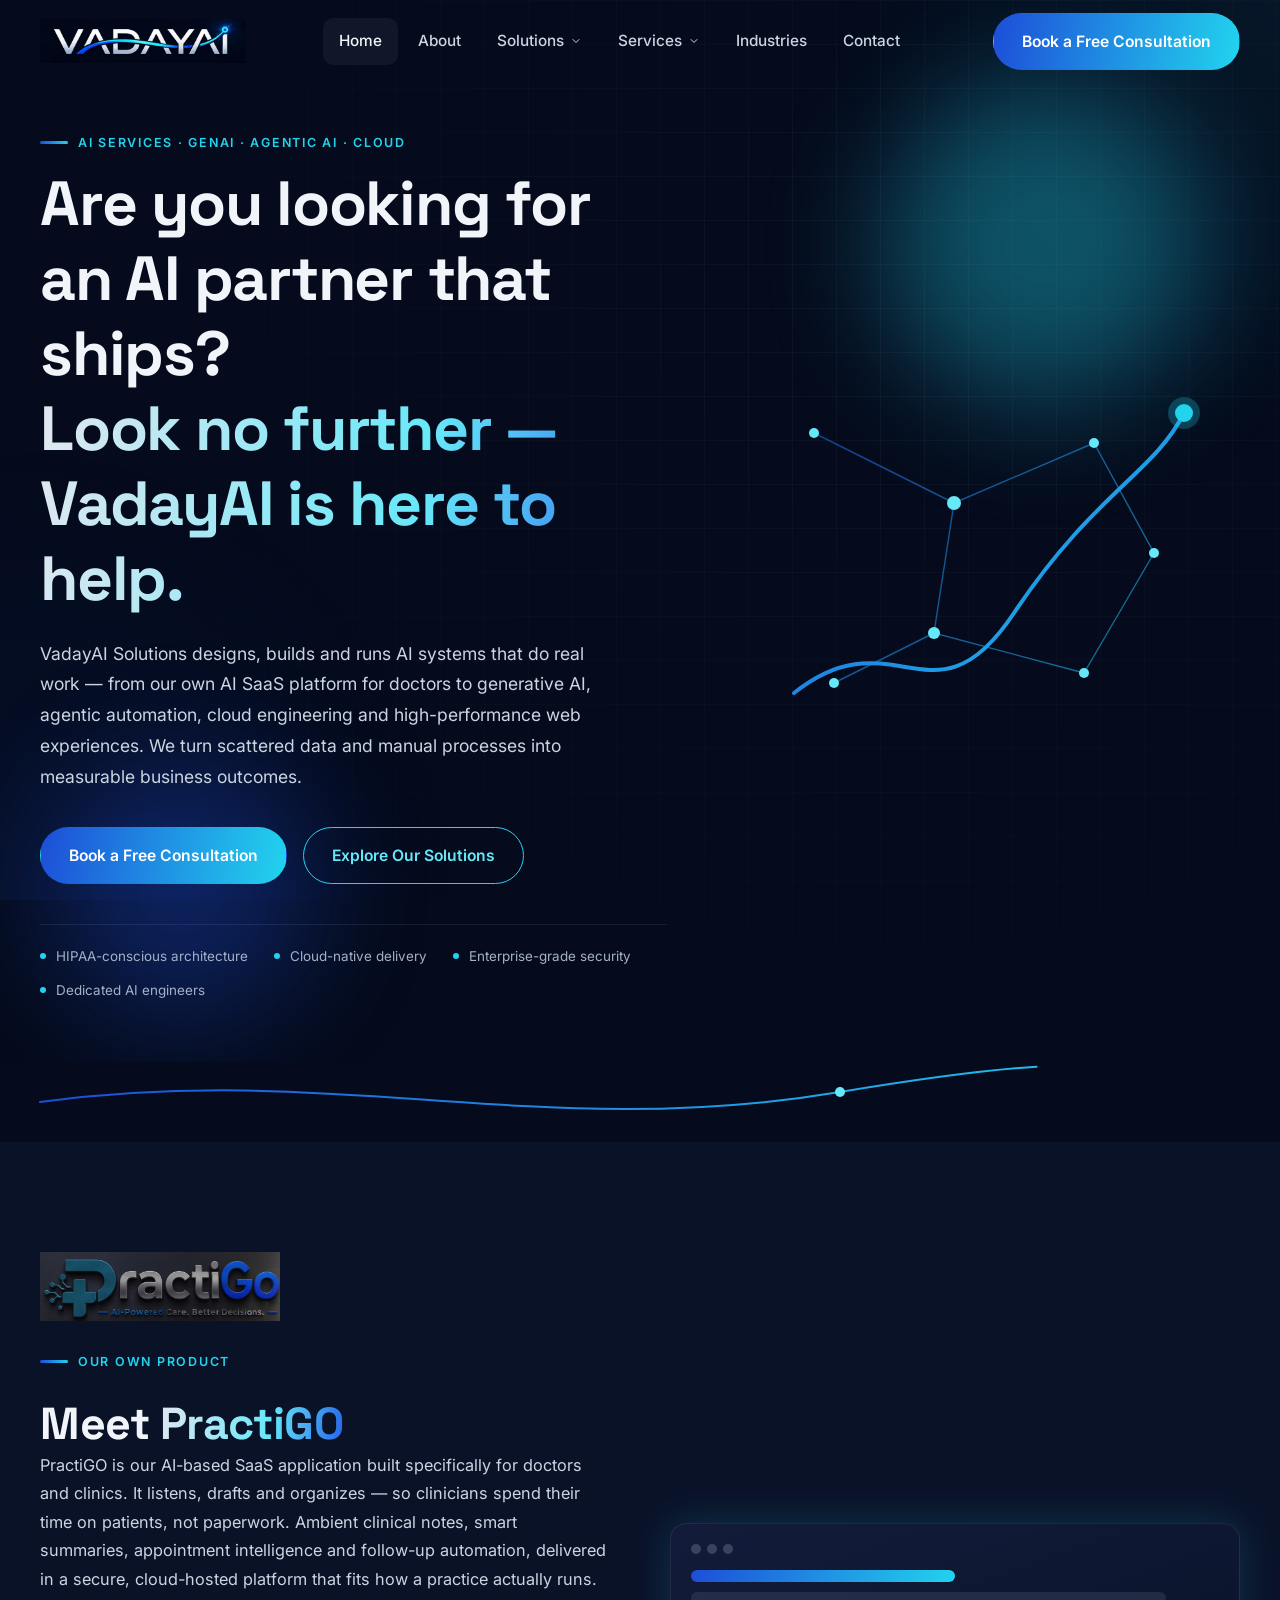
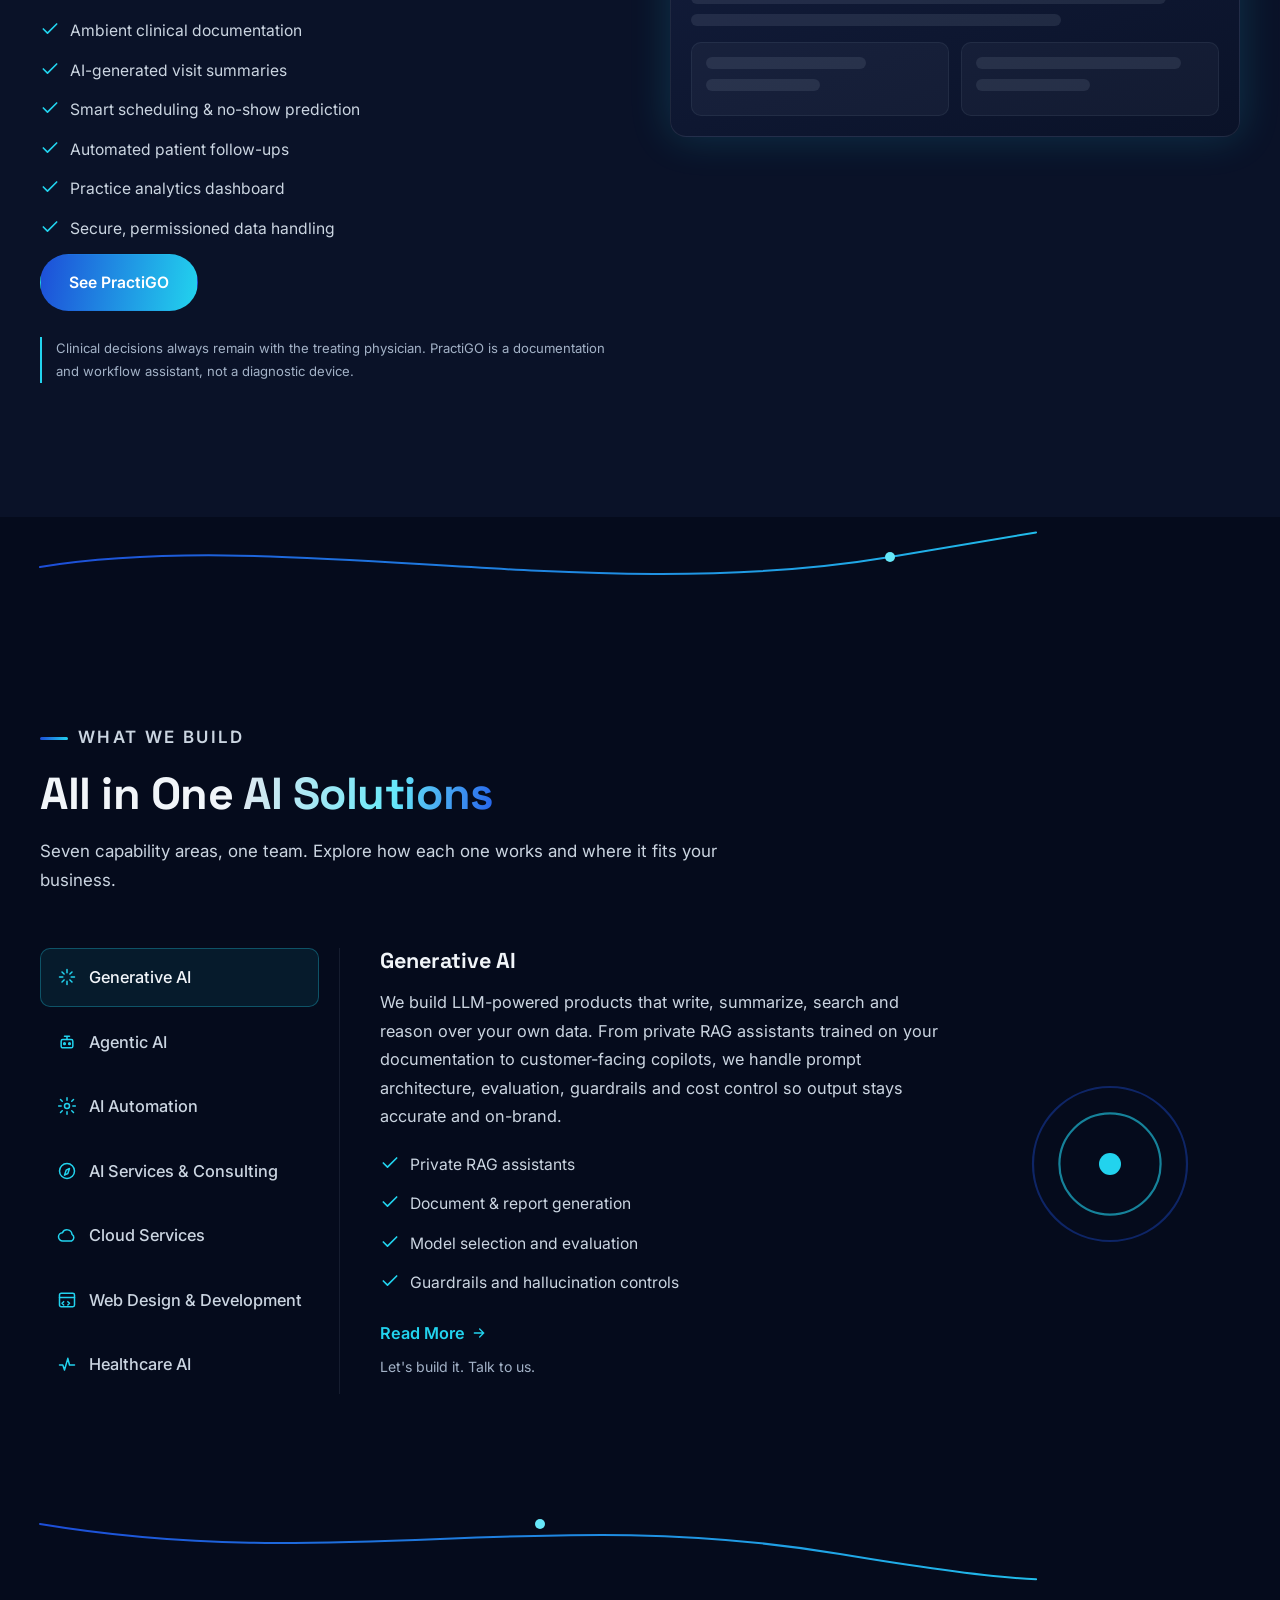
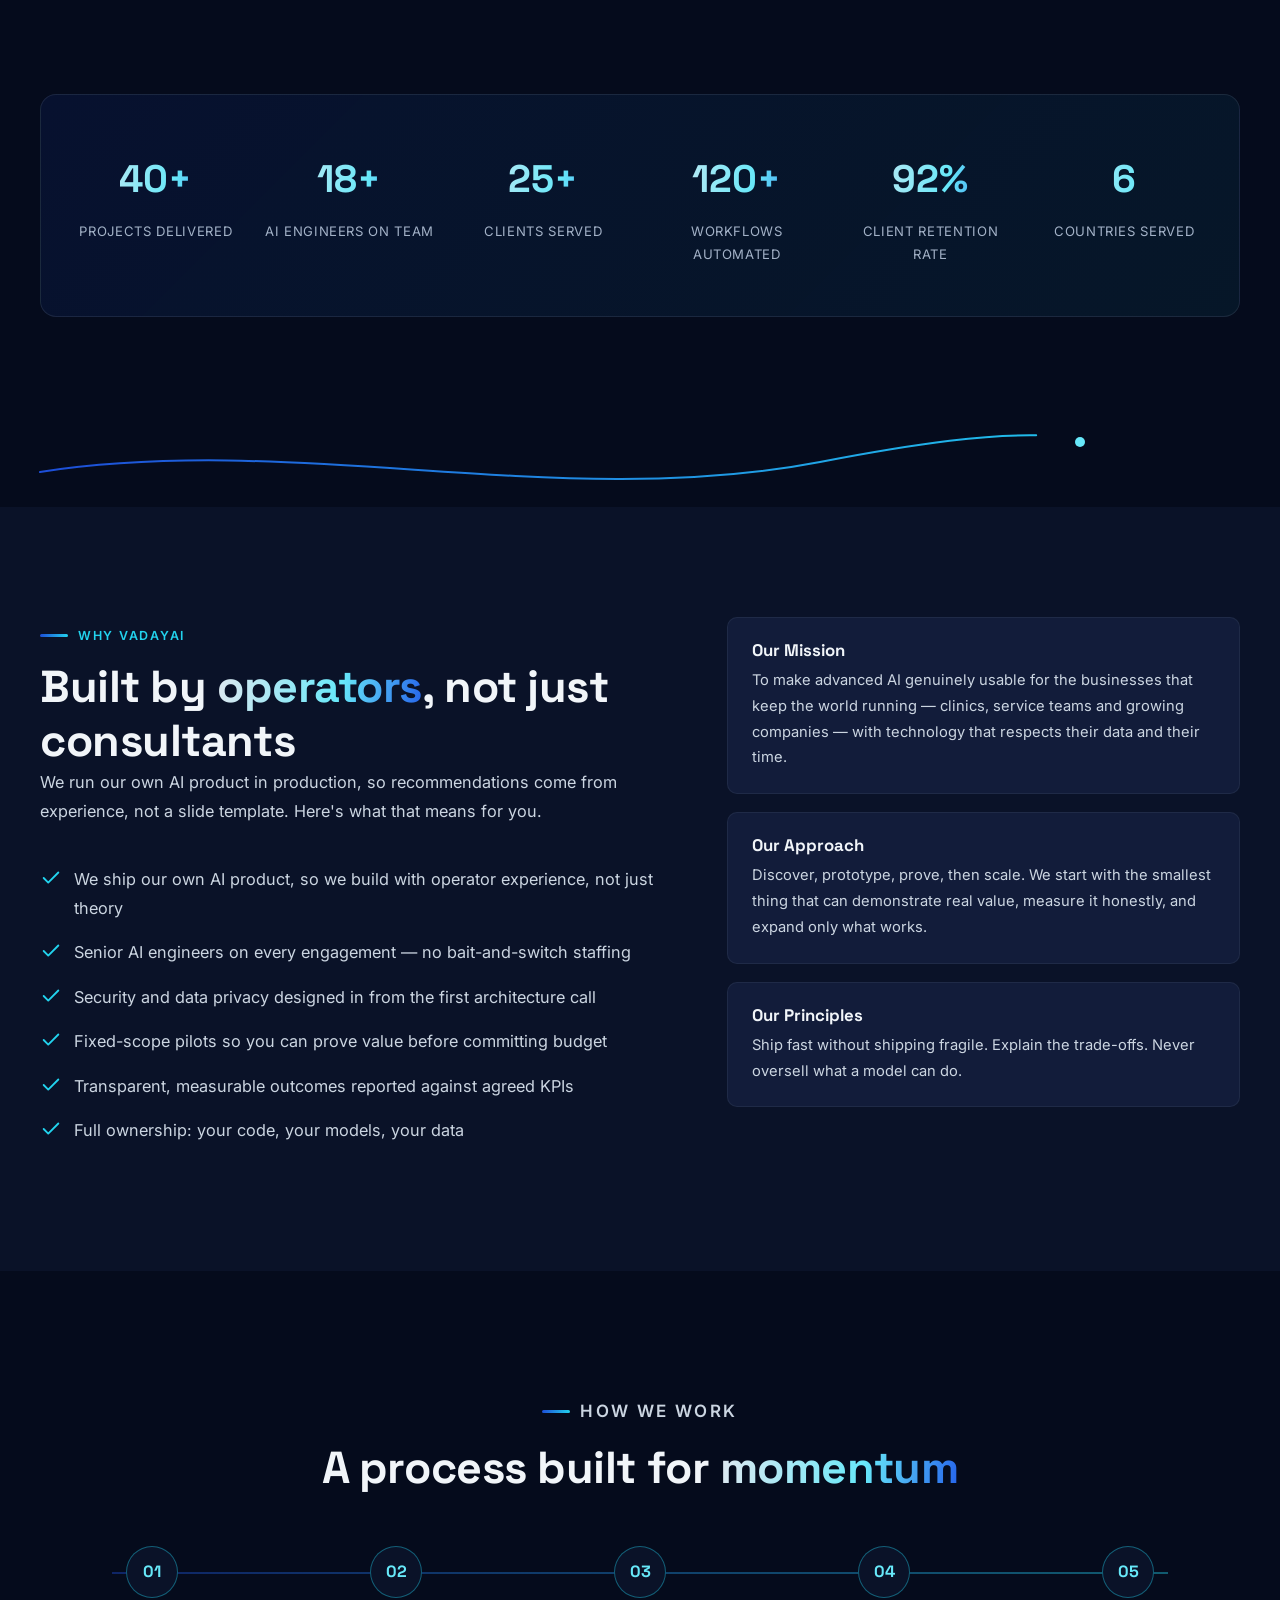
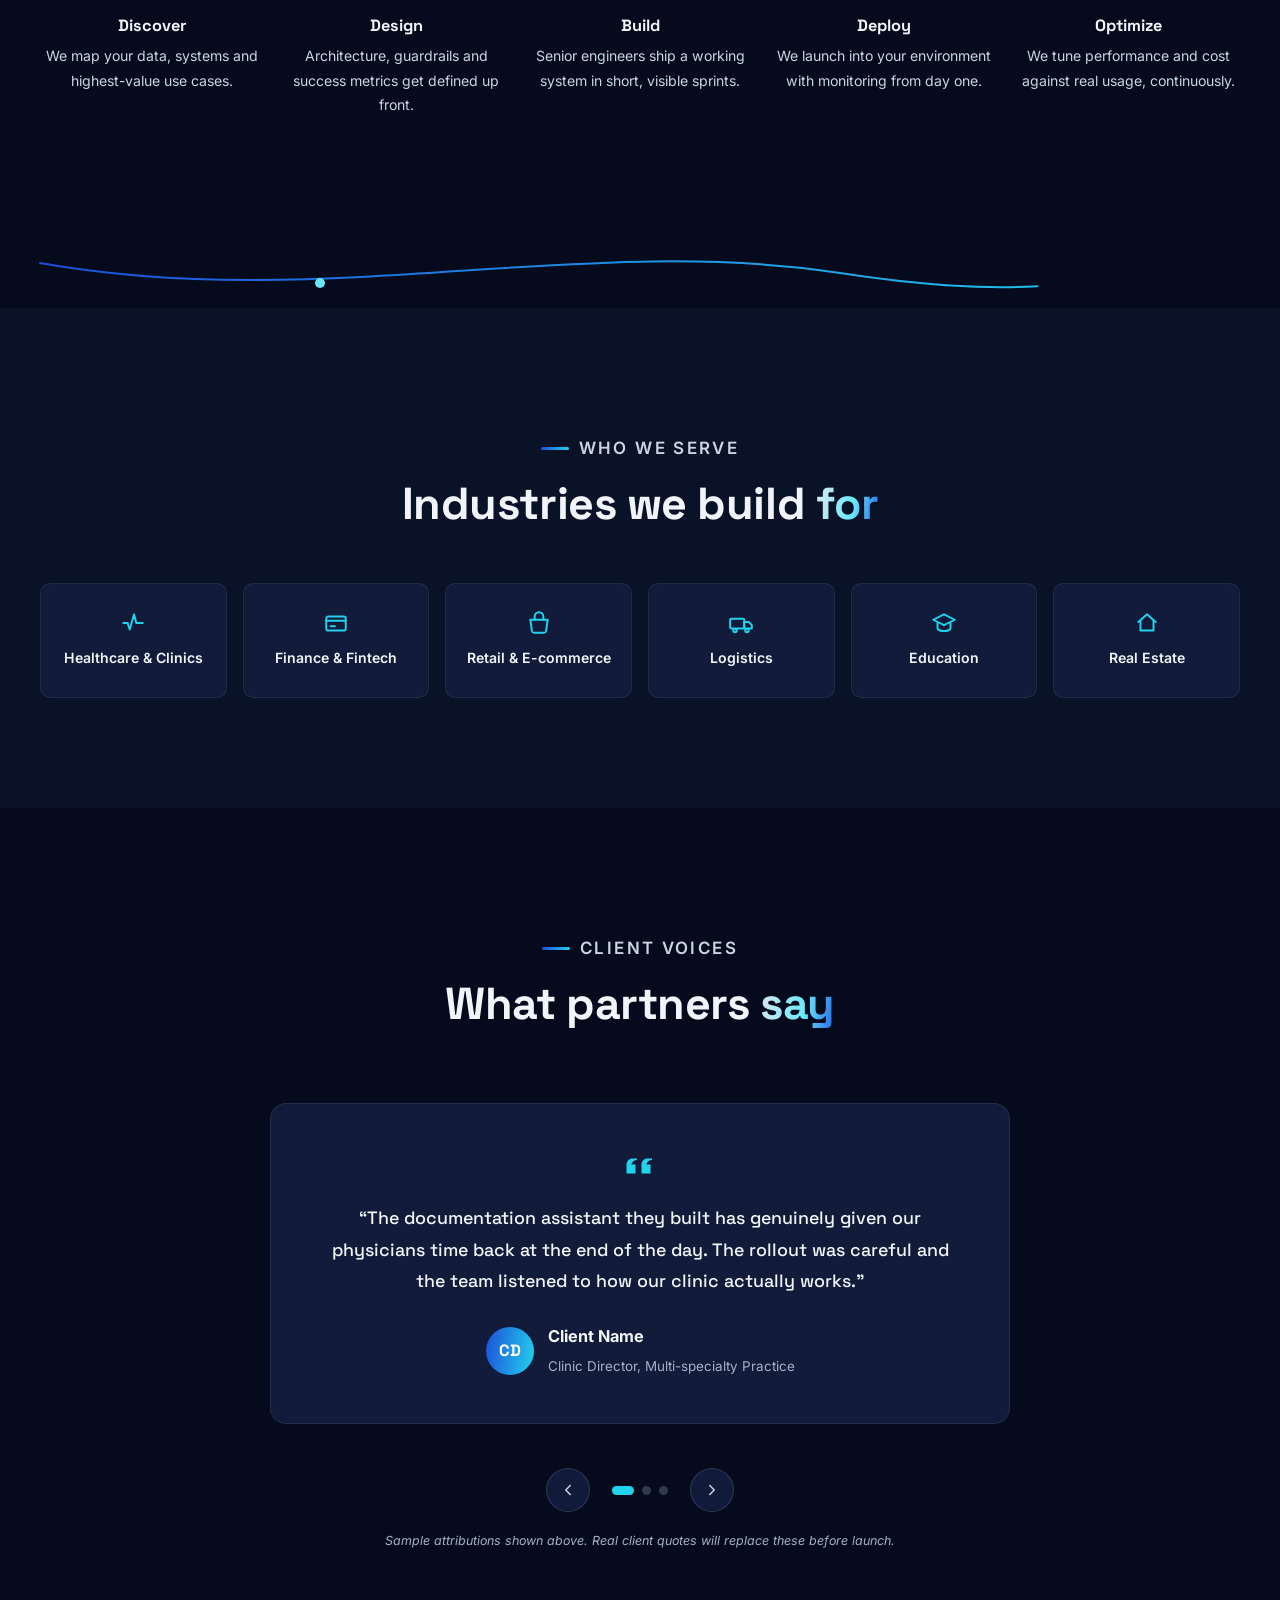
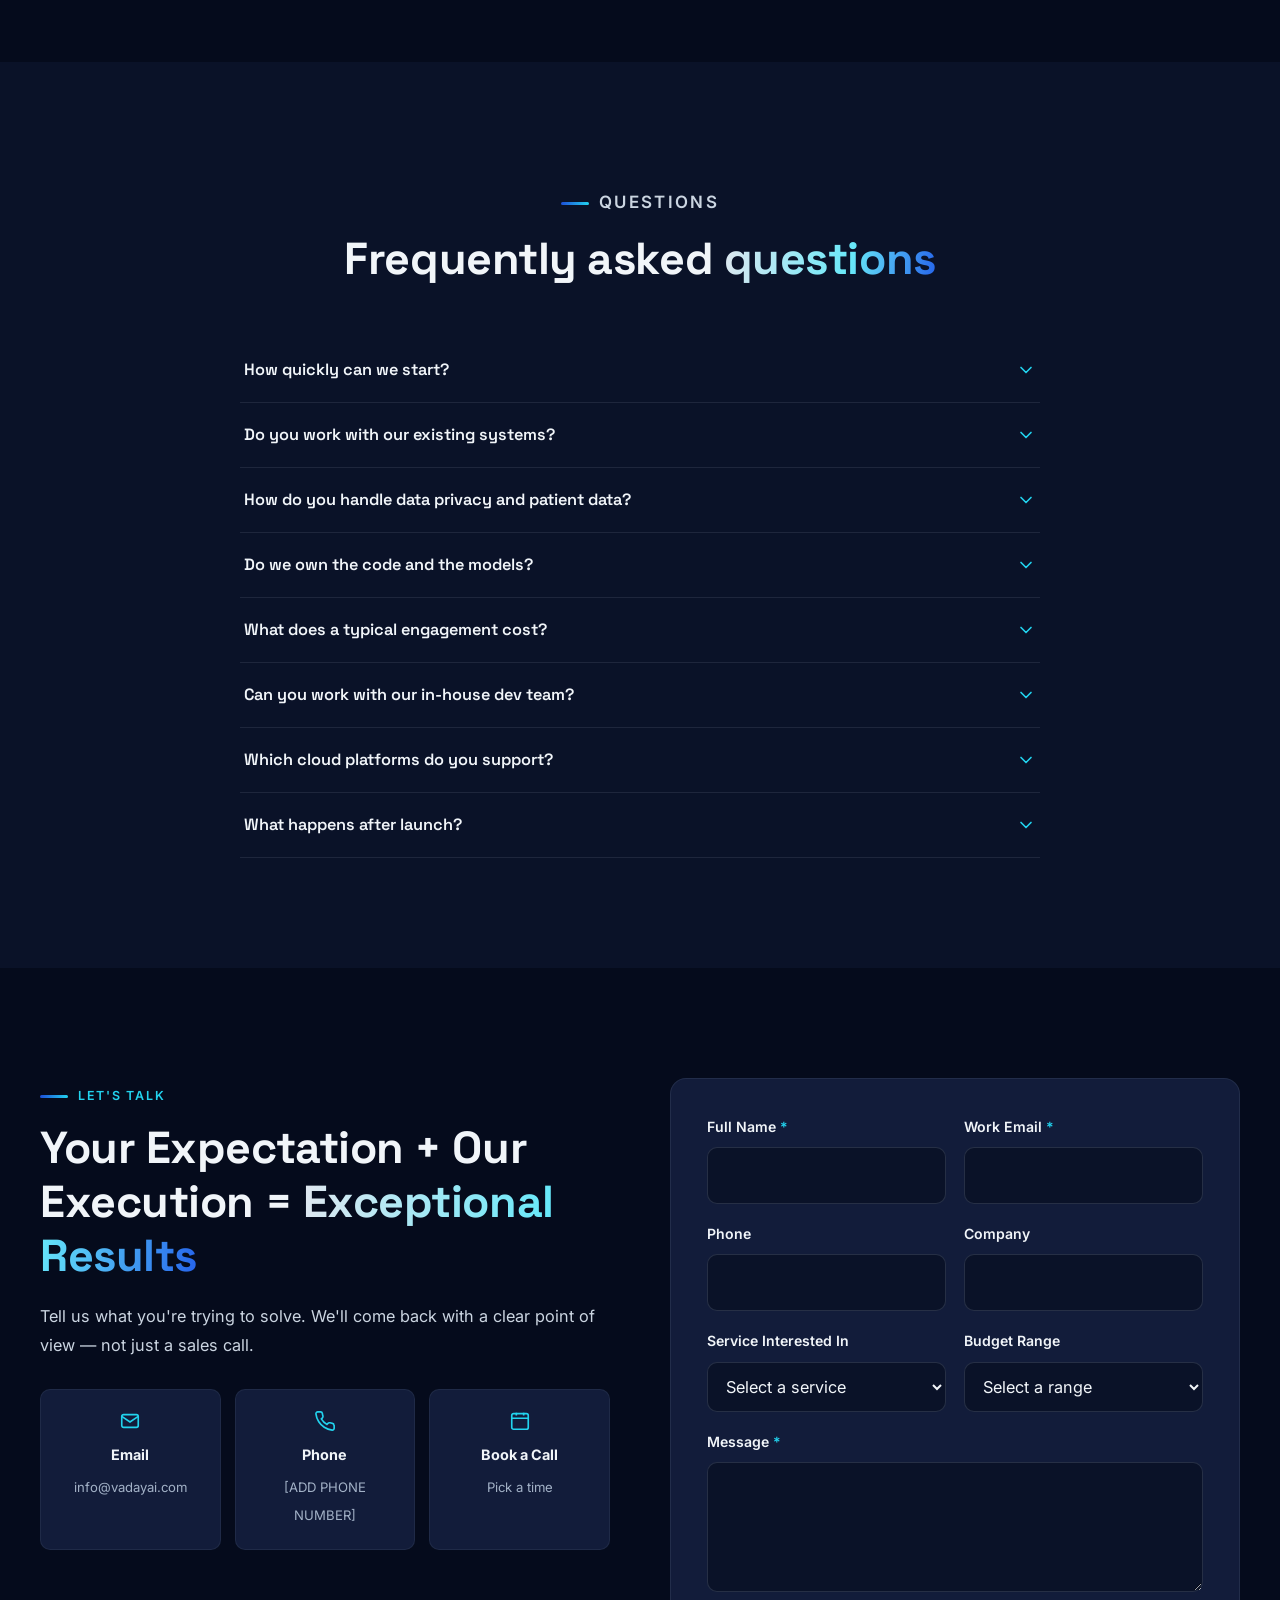
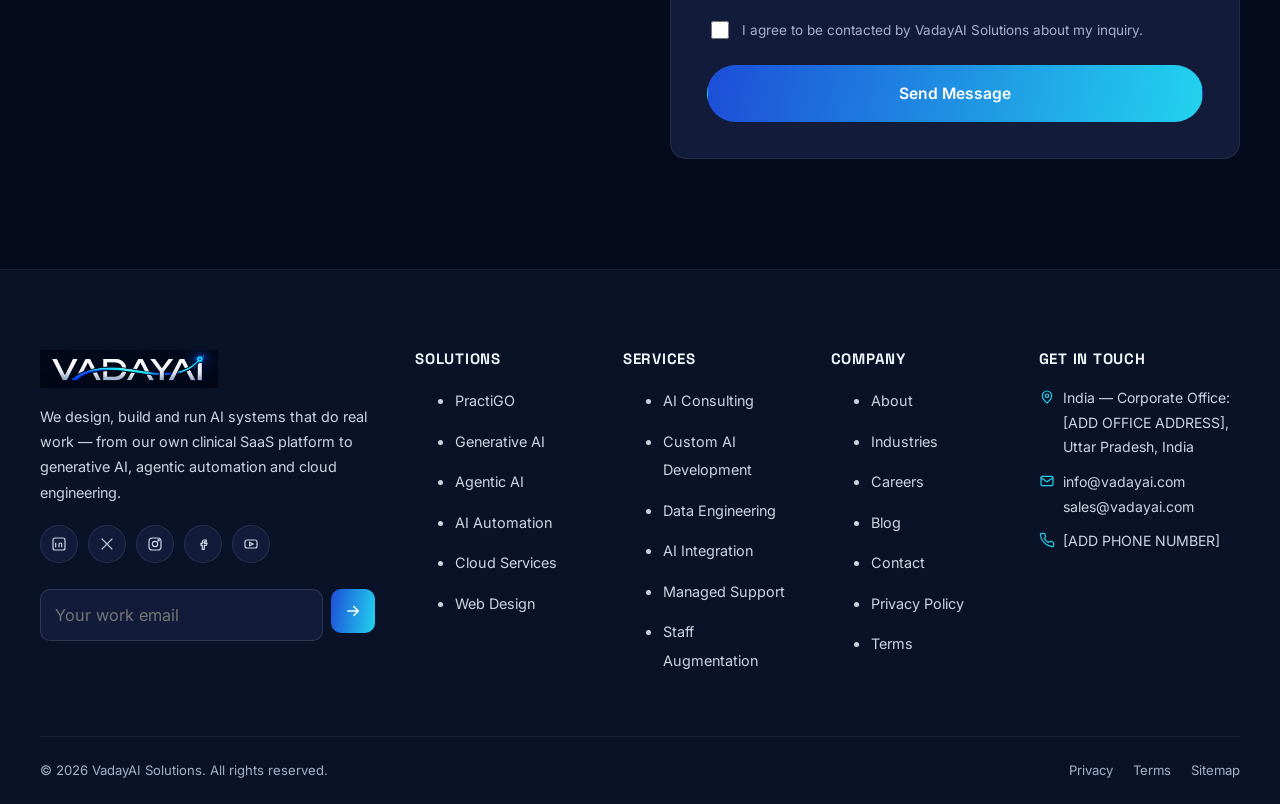
==== commit 17b92323: "Add page reponsiveness" ====
--- a/index.html
+++ b/index.html
@@ -499,18 +499,6 @@
 
     <div class="container"><svg class="swoosh-divider" viewBox="0 0 1200 80" preserveAspectRatio="none" aria-hidden="true"><path d="M0 20 C 300 70, 500 0, 800 50 S 1050 70, 1200 20"/><circle cx="500" cy="20" r="5" fill="#67E8F9"/></svg></div>
 
-    <!-- ===================== END-TO-END AI SOLUTIONS (CARDS) ================ -->
-    <section class="bg-alt">
-      <div class="container">
-        <div class="section-head center" data-reveal>
-          <p class="eyebrow">Full-Stack Delivery</p>
-          <h2>End-to-End <span class="grad-text">AI Solutions</span></h2>
-          <p>From first architecture call to day-two operations, one team owns the outcome.</p>
-        </div>
-        <div class="card-grid" data-render="service-cards"></div>
-      </div>
-    </section>
-
     <!-- ============================= STATS BAND ============================= -->
     <section>
       <div class="container">
--- a/assets/css/style.css
+++ b/assets/css/style.css
@@ -37,7 +37,7 @@
 }
 
 /* -------------------------------- Base ---------------------------------- */
-html { scroll-behavior: smooth; }
+html { scroll-behavior: smooth; overflow-x: hidden; }
 @media (prefers-reduced-motion: reduce) {
   html { scroll-behavior: auto; }
   *, *::before, *::after { animation-duration: 0.01ms !important; animation-iteration-count: 1 !important; transition-duration: 0.01ms !important; scroll-behavior: auto !important; }
--- a/assets/css/responsive.css
+++ b/assets/css/responsive.css
@@ -18,6 +18,12 @@
 
   .main-nav { display: none; }
   .nav-toggle { display: flex; }
+  /* The header's "Book a Free Consultation" button is redundant once the
+     hamburger takes over — it doesn't shrink (white-space: nowrap on .btn)
+     and was overflowing past the viewport on phones, overlapping/hiding the
+     logo and forcing the whole page to scroll horizontally. The mobile
+     slide-in nav (.mobile-nav-cta) already repeats this same CTA. */
+  .header-cta .btn-primary { display: none; }
 
   .hero-grid-layout { grid-template-columns: 1fr; text-align: left; }
   .hero-art { order: -1; max-width: 320px; margin: 0 auto 20px; }
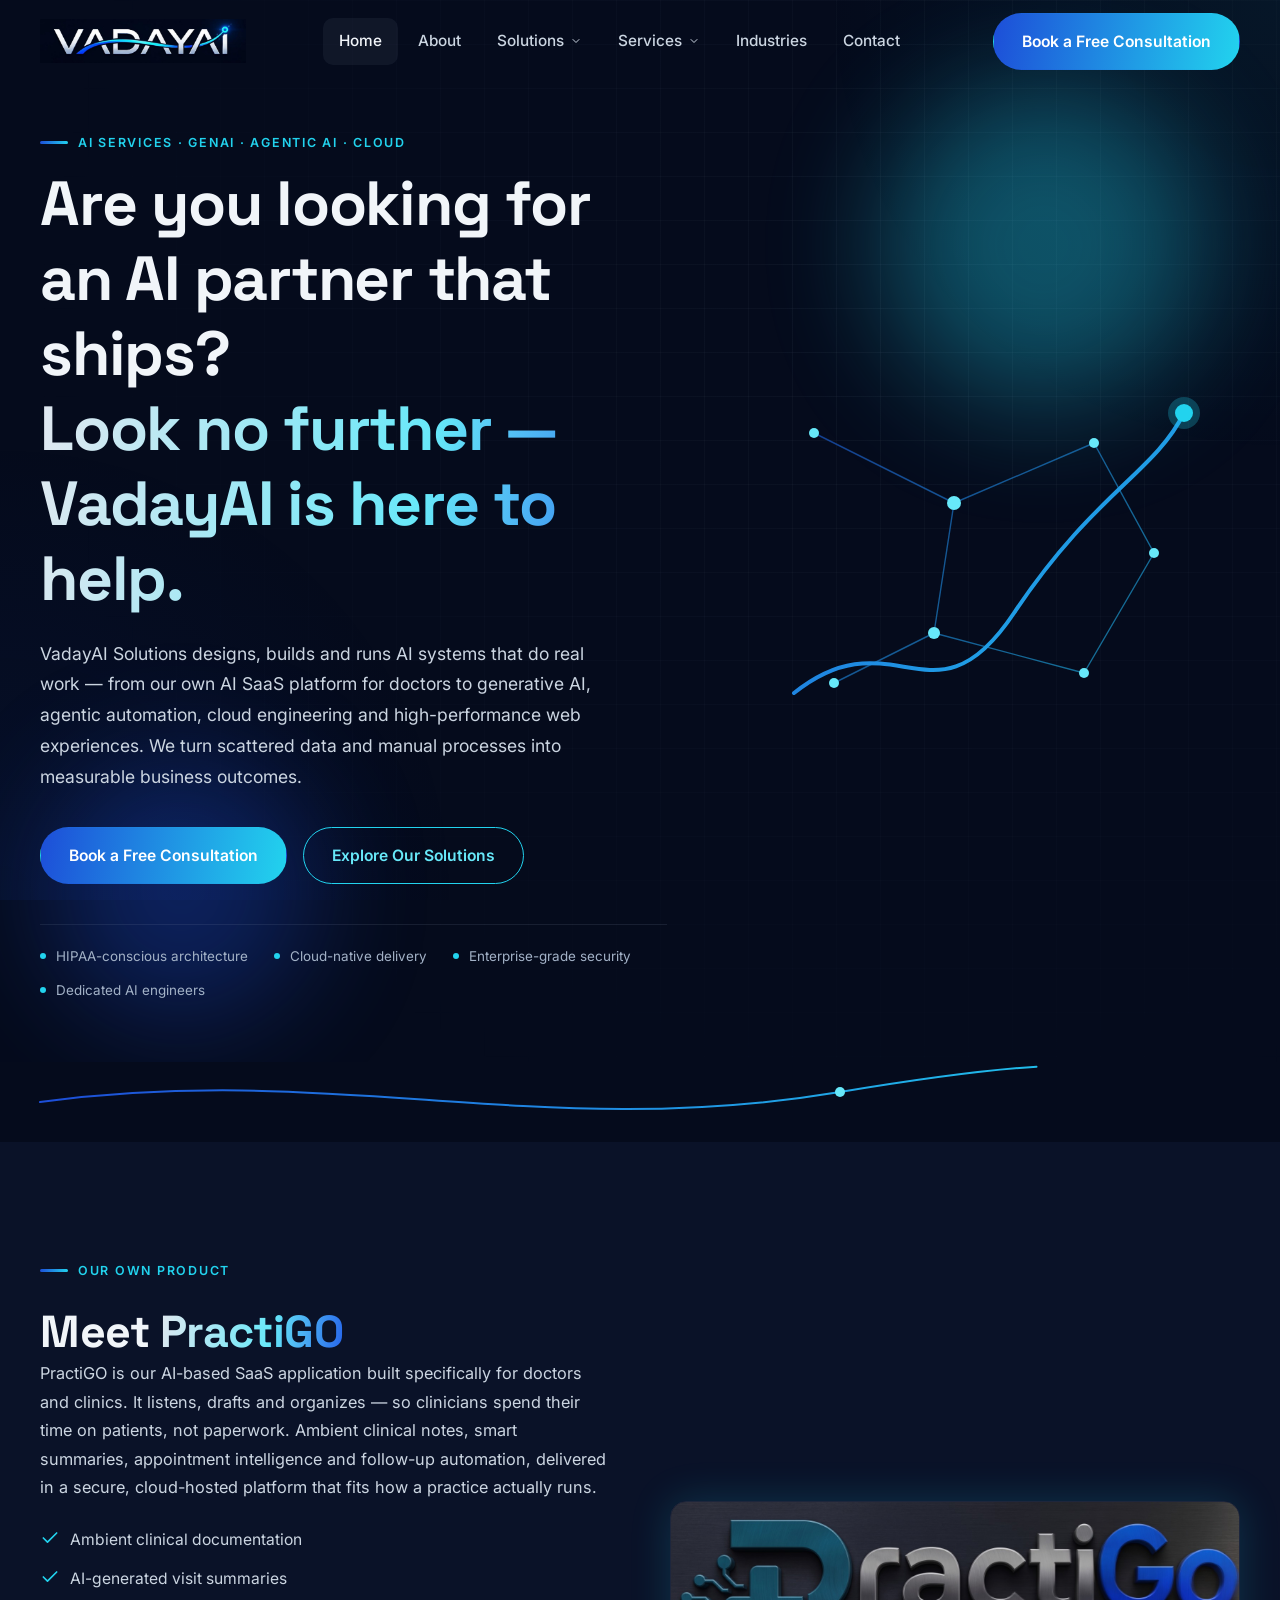
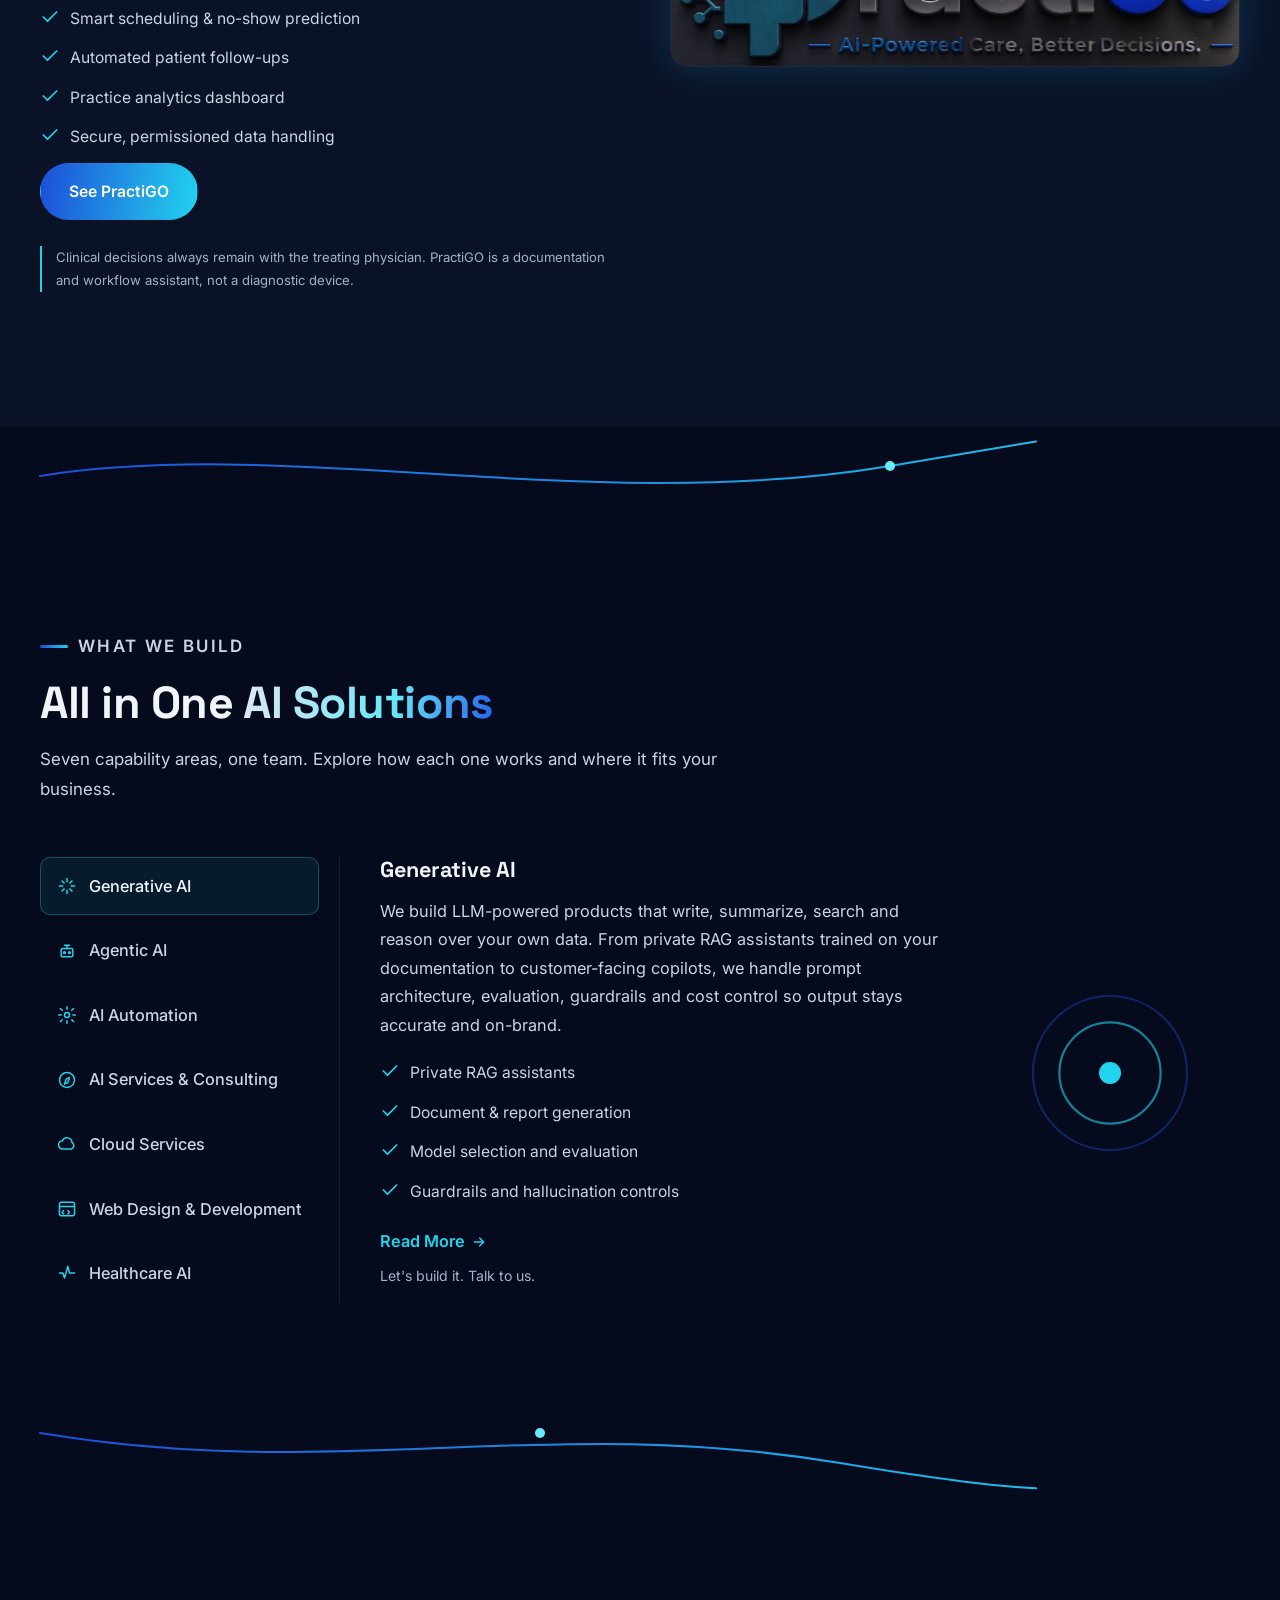
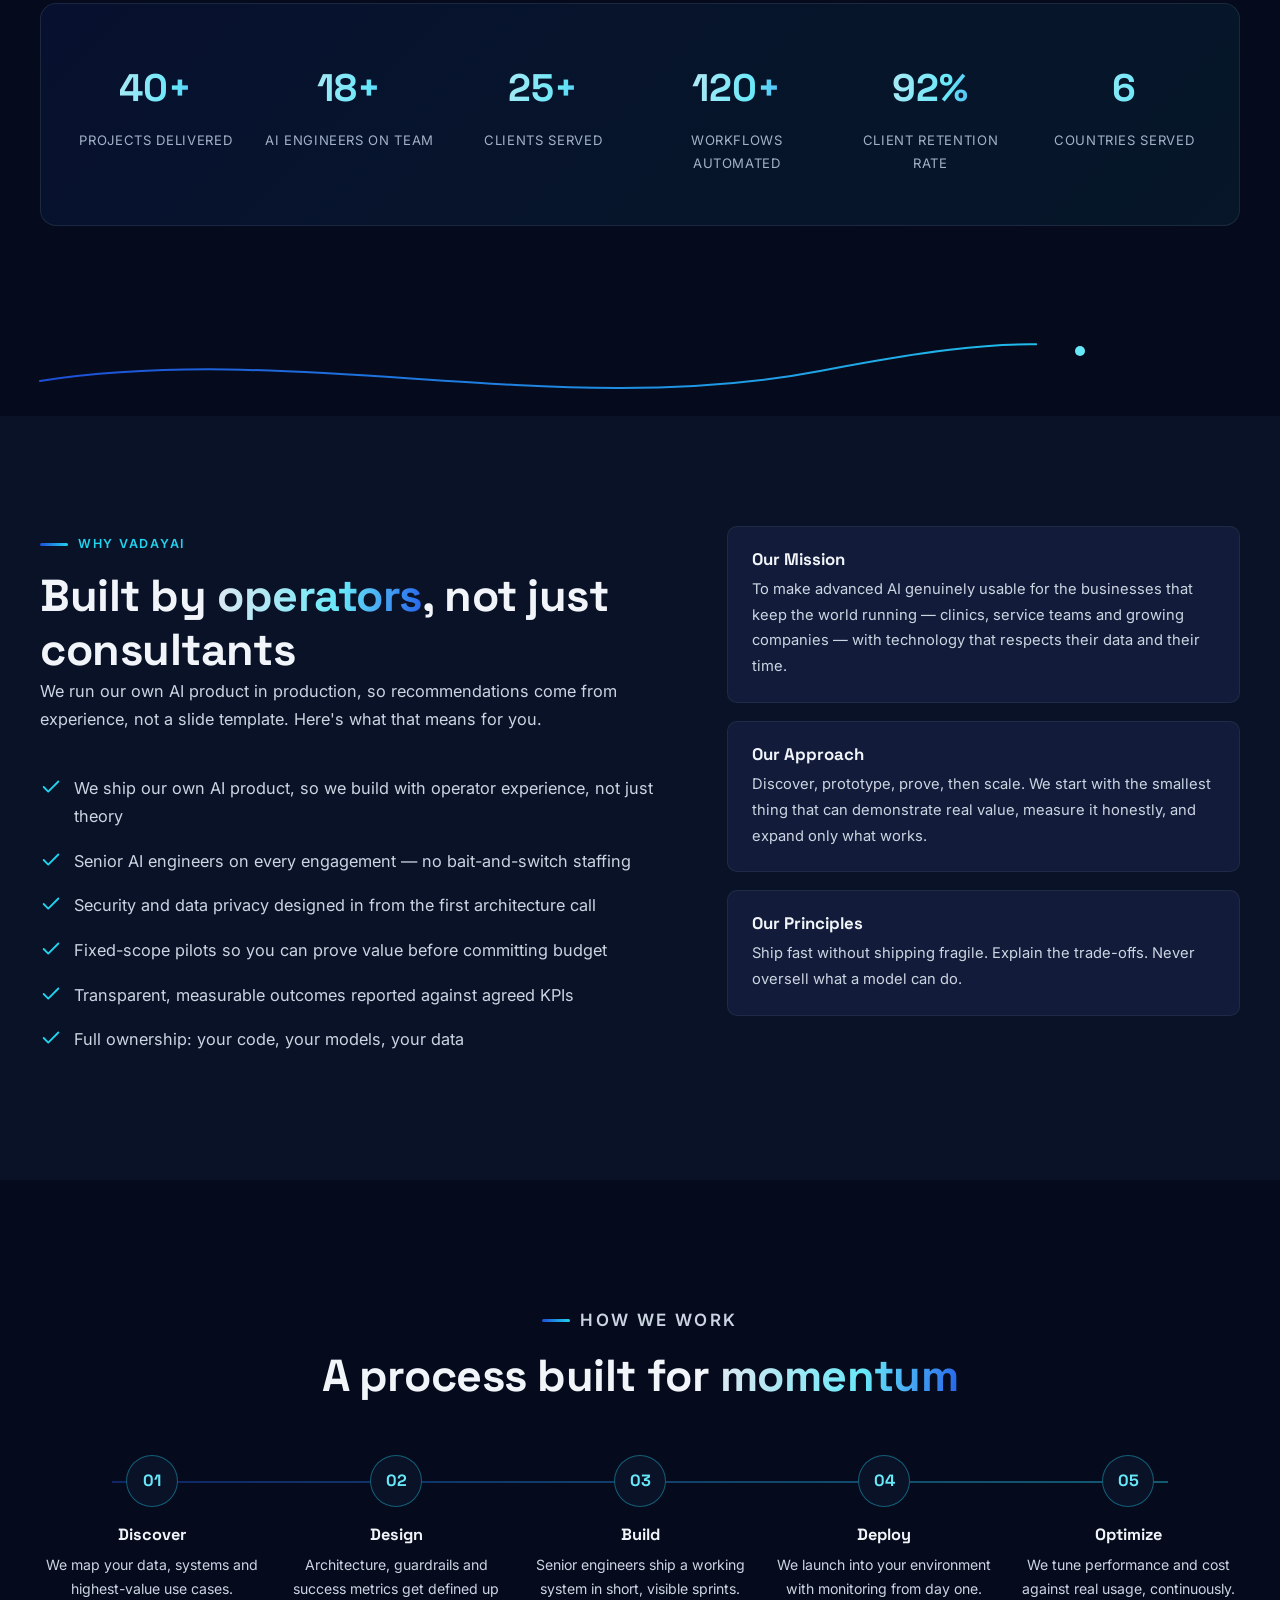
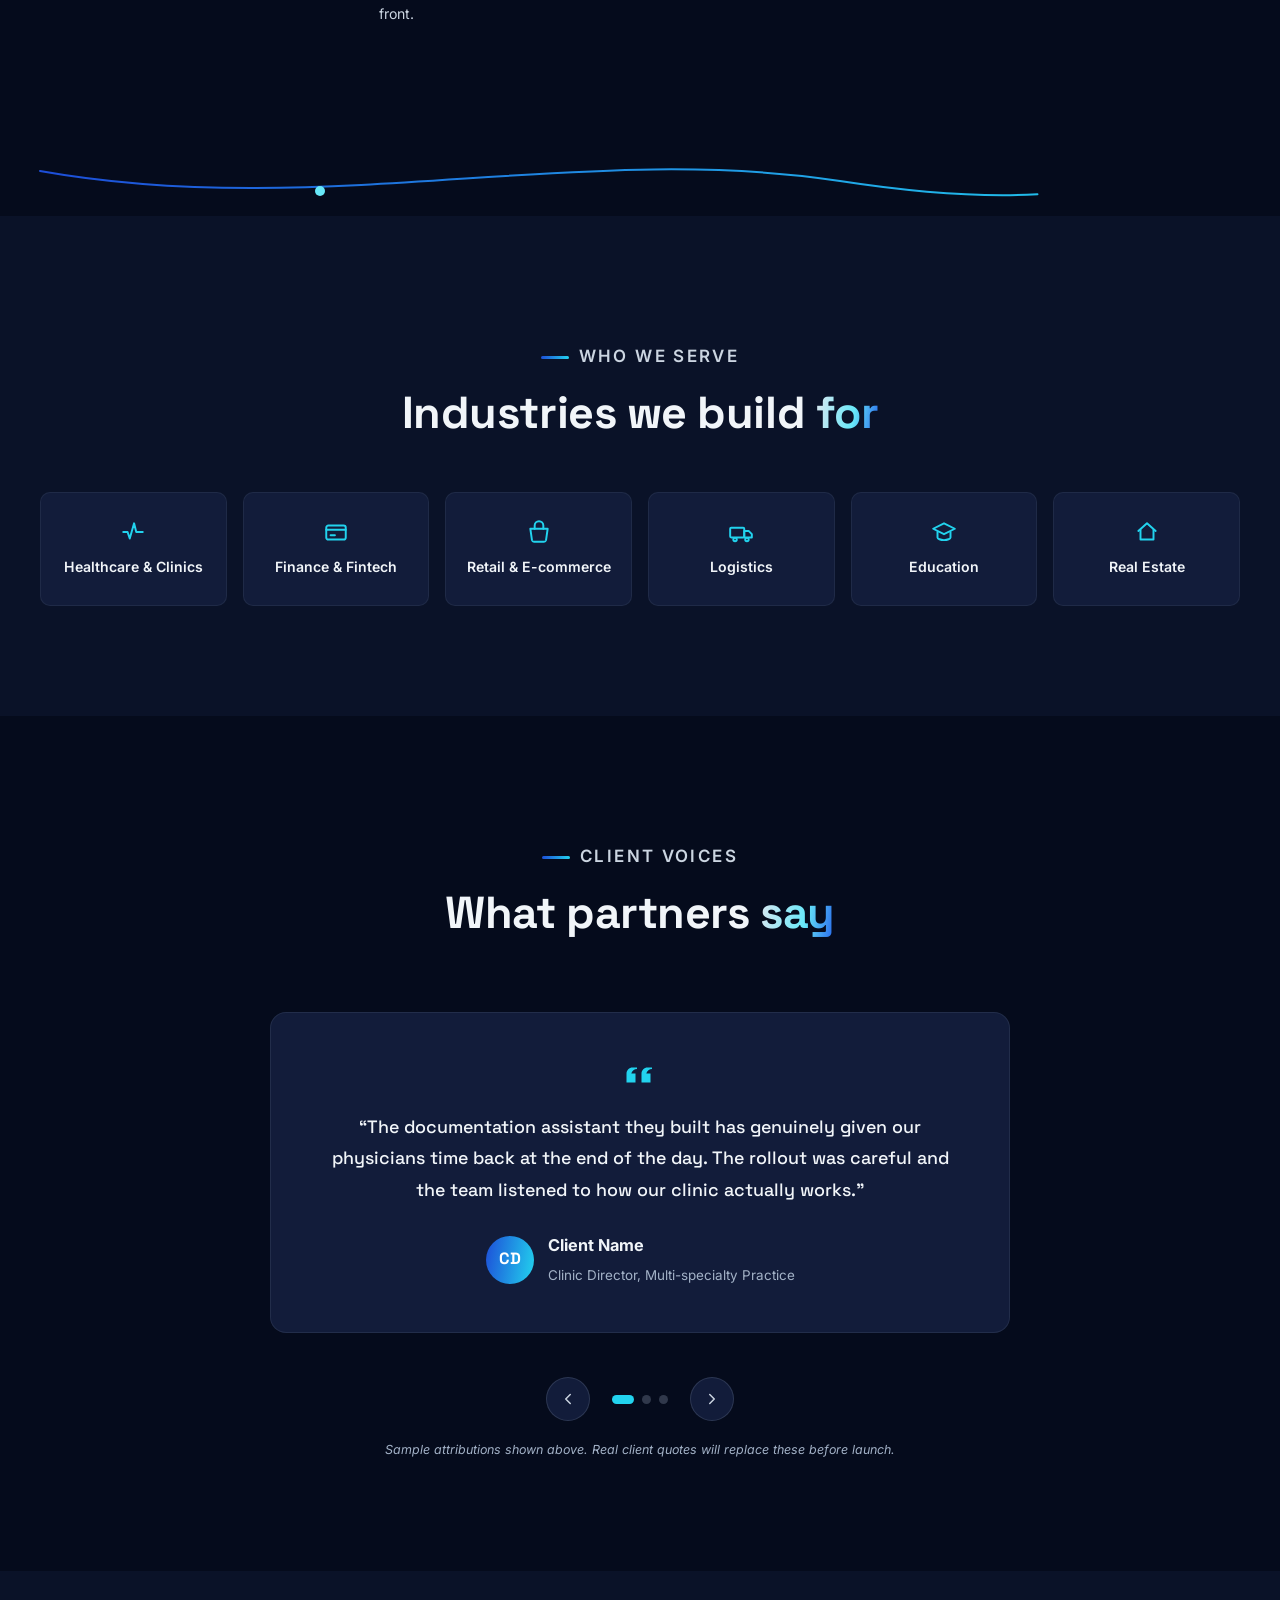
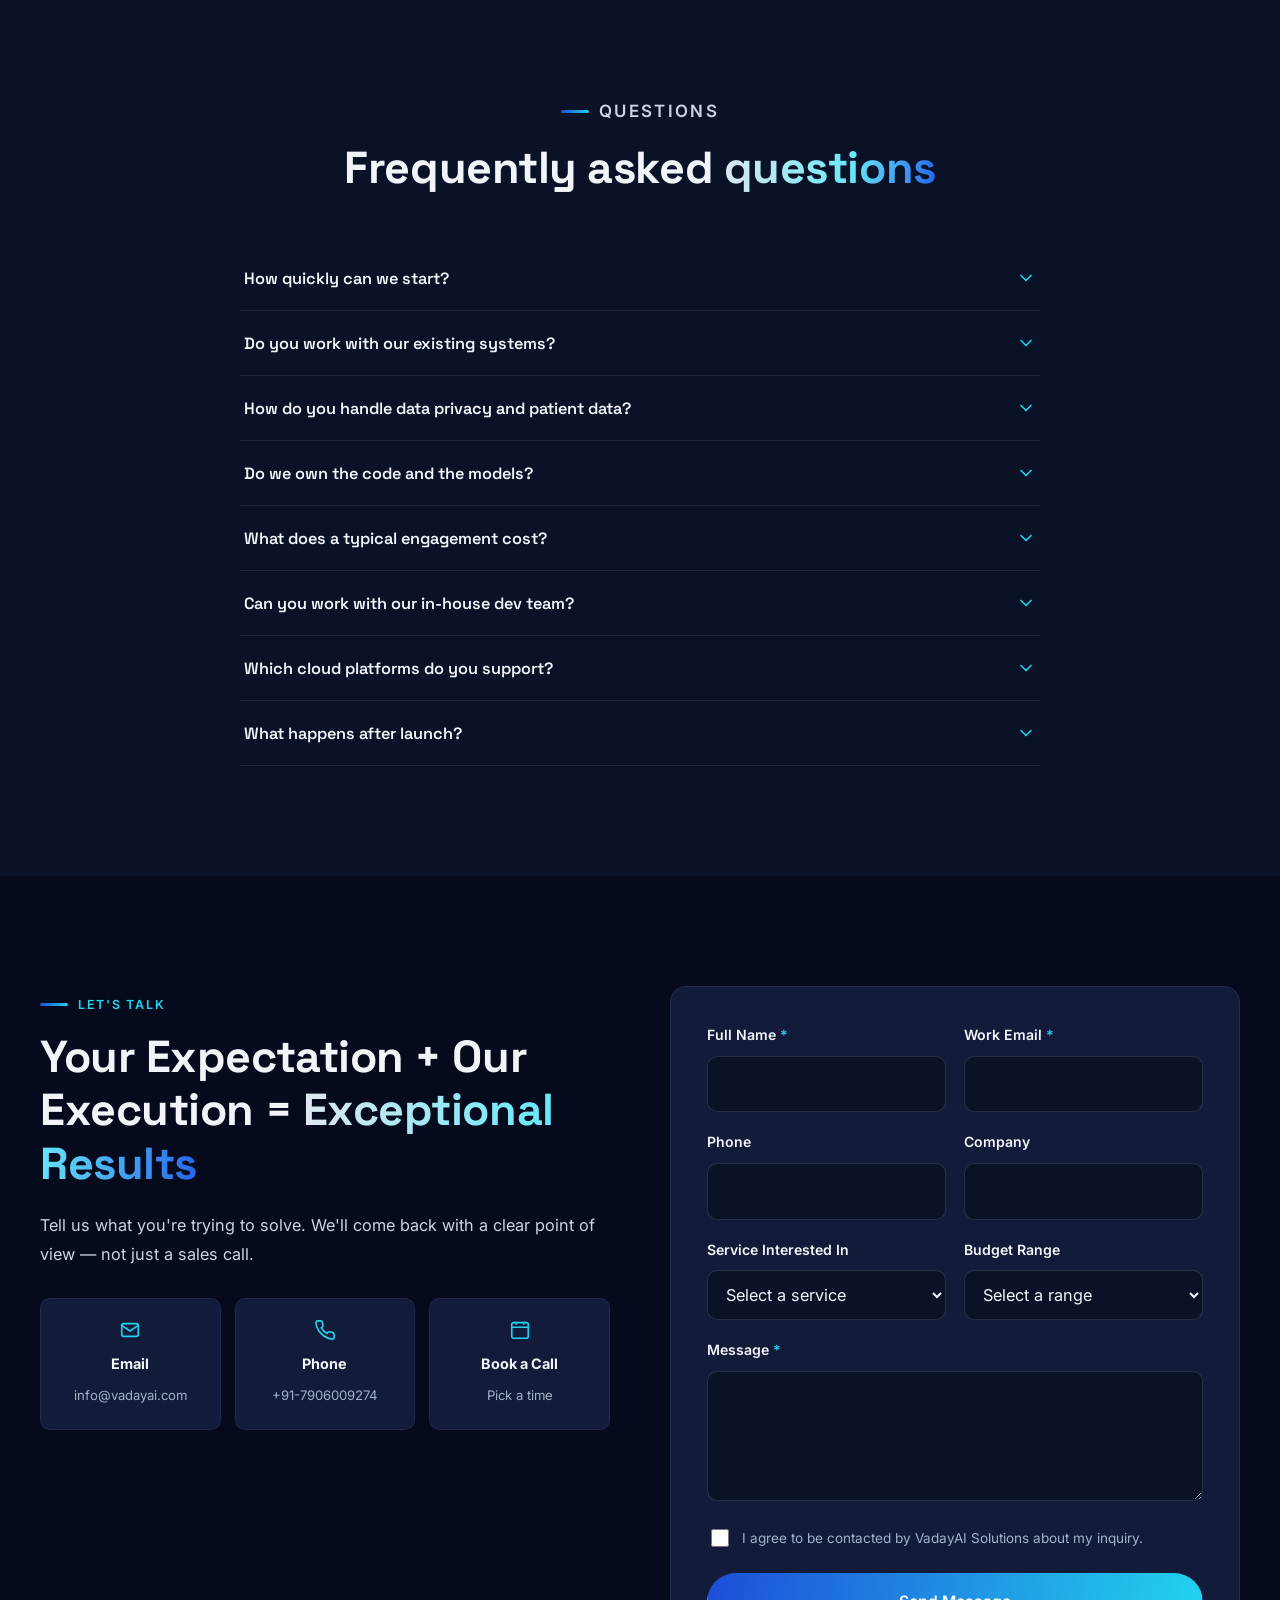
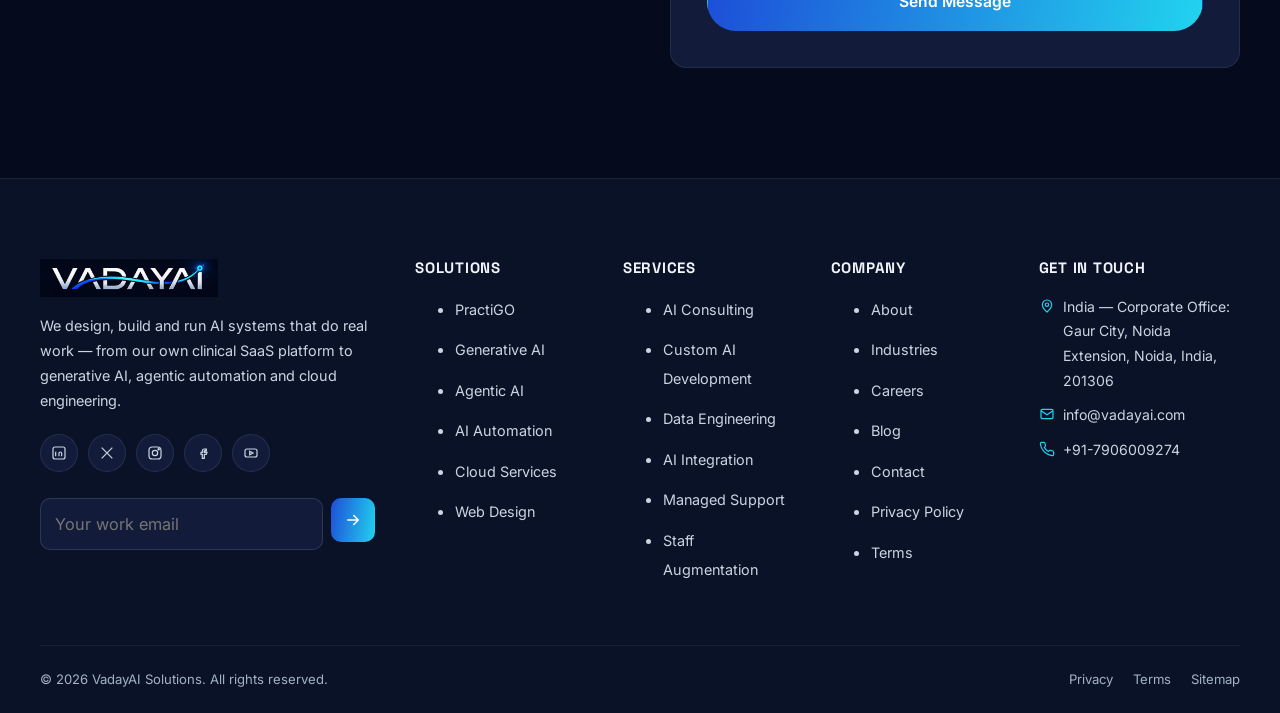
==== commit 39a10a2b: "Add page reponsiveness" ====
--- a/index.html
+++ b/index.html
@@ -273,7 +273,6 @@
     <section class="bg-alt">
       <div class="container spotlight">
         <div class="spotlight-copy" data-reveal>
-          <img src="assets/img/practigo-logo.jpeg" alt="PractiGO — AI-Powered Care, Better Decisions" width="249" height="72" style="margin-bottom:22px;max-width:240px;height:auto" />
           <p class="eyebrow">Our Own Product</p>
           <h2>Meet <span class="grad-text">PractiGO</span></h2>
           <p>PractiGO is our AI-based SaaS application built specifically for doctors and clinics. It listens, drafts and organizes — so clinicians spend their time on patients, not paperwork. Ambient clinical notes, smart summaries, appointment intelligence and follow-up automation, delivered in a secure, cloud-hosted platform that fits how a practice actually runs.</p>
@@ -289,22 +288,7 @@
           <p class="fine-print">Clinical decisions always remain with the treating physician. PractiGO is a documentation and workflow assistant, not a diagnostic device.</p>
         </div>
         <div class="spotlight-media" data-reveal data-reveal-delay="120">
-          <div class="mock-device">
-            <div class="mock-bar"><span></span><span></span><span></span></div>
-            <div class="mock-line w-50 accent"></div>
-            <div class="mock-line w-90"></div>
-            <div class="mock-line w-70"></div>
-            <div class="mock-card-row">
-              <div class="mock-mini-card">
-                <div class="mock-line w-70"></div>
-                <div class="mock-line w-50"></div>
-              </div>
-              <div class="mock-mini-card">
-                <div class="mock-line w-90"></div>
-                <div class="mock-line w-50"></div>
-              </div>
-            </div>
-          </div>
+          <img src="assets/img/practigo-logo.jpeg" alt="PractiGO — AI-Powered Care, Better Decisions" style="width:100%;height:auto;border-radius:var(--radius);border:1px solid rgba(148,163,184,0.14);box-shadow:var(--shadow-glow)" />
         </div>
       </div>
     </section>
@@ -670,8 +654,7 @@
             <div class="quick-card">
               <svg viewBox="0 0 24 24" fill="none" stroke="currentColor" stroke-width="1.8" aria-hidden="true"><path d="M22 16.9v3a2 2 0 0 1-2.2 2 19.8 19.8 0 0 1-8.6-3.1 19.5 19.5 0 0 1-6-6 19.8 19.8 0 0 1-3.1-8.6A2 2 0 0 1 4.1 2h3a2 2 0 0 1 2 1.7c.1.9.3 1.8.6 2.7a2 2 0 0 1-.5 2.1L8 9.7a16 16 0 0 0 6 6l1.2-1.2a2 2 0 0 1 2.1-.5c.9.3 1.8.5 2.7.6a2 2 0 0 1 1.7 2Z"/></svg>
               <strong>Phone</strong>
-              <!-- FILL IN REAL DETAILS -->
-              <span>[ADD PHONE NUMBER]</span>
+              <a href="tel:+917906009274">+91-7906009274</a>
             </div>
             <div class="quick-card">
               <svg viewBox="0 0 24 24" fill="none" stroke="currentColor" stroke-width="1.8" aria-hidden="true"><rect x="3" y="4" width="18" height="17" rx="2"/><path d="M3 9h18M8 3v3M16 3v3"/></svg>
@@ -771,10 +754,10 @@
           <p>We design, build and run AI systems that do real work — from our own clinical SaaS platform to generative AI, agentic automation and cloud engineering.</p>
           <div class="social-row">
             <!-- FILL IN REAL SOCIAL URLS -->
-            <a href="#" aria-label="VadayAI on LinkedIn"><svg viewBox="0 0 24 24" fill="none" stroke="currentColor" stroke-width="1.8" aria-hidden="true"><rect x="3" y="3" width="18" height="18" rx="3"/><path d="M7 10v7M7 7v.01M12 17v-4.5a2 2 0 0 1 4 0V17M12 12.5V17"/></svg></a>
+            <a href="https://www.linkedin.com/company/vadayai" target="_blank" rel="noopener" aria-label="VadayAI on LinkedIn"><svg viewBox="0 0 24 24" fill="none" stroke="currentColor" stroke-width="1.8" aria-hidden="true"><rect x="3" y="3" width="18" height="18" rx="3"/><path d="M7 10v7M7 7v.01M12 17v-4.5a2 2 0 0 1 4 0V17M12 12.5V17"/></svg></a>
             <a href="#" aria-label="VadayAI on X"><svg viewBox="0 0 24 24" fill="none" stroke="currentColor" stroke-width="1.8" aria-hidden="true"><path d="M4 4l16 16M20 4 4 20"/></svg></a>
-            <a href="#" aria-label="VadayAI on Instagram"><svg viewBox="0 0 24 24" fill="none" stroke="currentColor" stroke-width="1.8" aria-hidden="true"><rect x="3" y="3" width="18" height="18" rx="5"/><circle cx="12" cy="12" r="4"/><circle cx="17.5" cy="6.5" r="1"/></svg></a>
-            <a href="#" aria-label="VadayAI on Facebook"><svg viewBox="0 0 24 24" fill="none" stroke="currentColor" stroke-width="1.8" aria-hidden="true"><path d="M14 9h3V6h-3a3 3 0 0 0-3 3v2H9v3h2v6h3v-6h3l1-3h-4v-1.5c0-.6.4-1.5 1-1.5Z"/></svg></a>
+            <a href="https://www.instagram.com/vadayai" target="_blank" rel="noopener" aria-label="VadayAI on Instagram"><svg viewBox="0 0 24 24" fill="none" stroke="currentColor" stroke-width="1.8" aria-hidden="true"><rect x="3" y="3" width="18" height="18" rx="5"/><circle cx="12" cy="12" r="4"/><circle cx="17.5" cy="6.5" r="1"/></svg></a>
+            <a href="https://www.facebook.com/share/1BdxcCt2H8/?mibextid=wwXIfr" target="_blank" rel="noopener" aria-label="VadayAI on Facebook"><svg viewBox="0 0 24 24" fill="none" stroke="currentColor" stroke-width="1.8" aria-hidden="true"><path d="M14 9h3V6h-3a3 3 0 0 0-3 3v2H9v3h2v6h3v-6h3l1-3h-4v-1.5c0-.6.4-1.5 1-1.5Z"/></svg></a>
             <a href="#" aria-label="VadayAI on YouTube"><svg viewBox="0 0 24 24" fill="none" stroke="currentColor" stroke-width="1.8" aria-hidden="true"><rect x="3" y="6" width="18" height="12" rx="3"/><path d="m10 9.5 5 2.5-5 2.5Z"/></svg></a>
           </div>
           <form class="newsletter" aria-label="Newsletter signup" onsubmit="return false;">
@@ -826,19 +809,17 @@
         <div class="footer-col">
           <h4>Get in Touch<span class="footer-accordion-toggle" aria-hidden="true"></span></h4>
           <div class="footer-office">
-            <!-- FILL IN REAL DETAILS -->
             <p>
               <svg viewBox="0 0 24 24" fill="none" stroke="currentColor" stroke-width="1.8" aria-hidden="true"><path d="M12 21s7-6.3 7-11a7 7 0 1 0-14 0c0 4.7 7 11 7 11Z"/><circle cx="12" cy="10" r="2.5"/></svg>
-              <span>India — Corporate Office: <!-- FILL IN REAL DETAILS -->[ADD OFFICE ADDRESS], Uttar Pradesh, India</span>
+              <span>India — Corporate Office: Gaur City, Noida Extension, Noida, India, 201306</span>
             </p>
             <p>
               <svg viewBox="0 0 24 24" fill="none" stroke="currentColor" stroke-width="1.8" aria-hidden="true"><rect x="3" y="5" width="18" height="14" rx="2"/><path d="m3 7 9 6 9-6"/></svg>
-              <span><a href="mailto:info@vadayai.com">info@vadayai.com</a><br /><a href="mailto:sales@vadayai.com">sales@vadayai.com</a></span>
+              <span><a href="mailto:info@vadayai.com">info@vadayai.com</a></span>
             </p>
             <p>
               <svg viewBox="0 0 24 24" fill="none" stroke="currentColor" stroke-width="1.8" aria-hidden="true"><path d="M22 16.9v3a2 2 0 0 1-2.2 2 19.8 19.8 0 0 1-8.6-3.1 19.5 19.5 0 0 1-6-6 19.8 19.8 0 0 1-3.1-8.6A2 2 0 0 1 4.1 2h3a2 2 0 0 1 2 1.7c.1.9.3 1.8.6 2.7a2 2 0 0 1-.5 2.1L8 9.7a16 16 0 0 0 6 6l1.2-1.2a2 2 0 0 1 2.1-.5c.9.3 1.8.5 2.7.6a2 2 0 0 1 1.7 2Z"/></svg>
-              <!-- FILL IN REAL DETAILS -->
-              <span><a href="tel:+910000000000">[ADD PHONE NUMBER]</a></span>
+              <span><a href="tel:+917906009274">+91-7906009274</a></span>
             </p>
           </div>
         </div>
--- a/assets/css/style.css
+++ b/assets/css/style.css
@@ -805,7 +805,9 @@
   background: var(--grad-brand);
   display: flex; align-items: center; justify-content: center;
   font-family: "Space Grotesk", sans-serif; font-weight: 700; font-size: 1.4rem; color: #fff;
-}
+  overflow: hidden;
+}
+.team-avatar img { width: 100%; height: 100%; object-fit: cover; }
 .team-card h4 { color: var(--silver-100); margin-bottom: 4px; }
 .team-card span { font-size: 0.86rem; color: var(--cyan-400); }
 
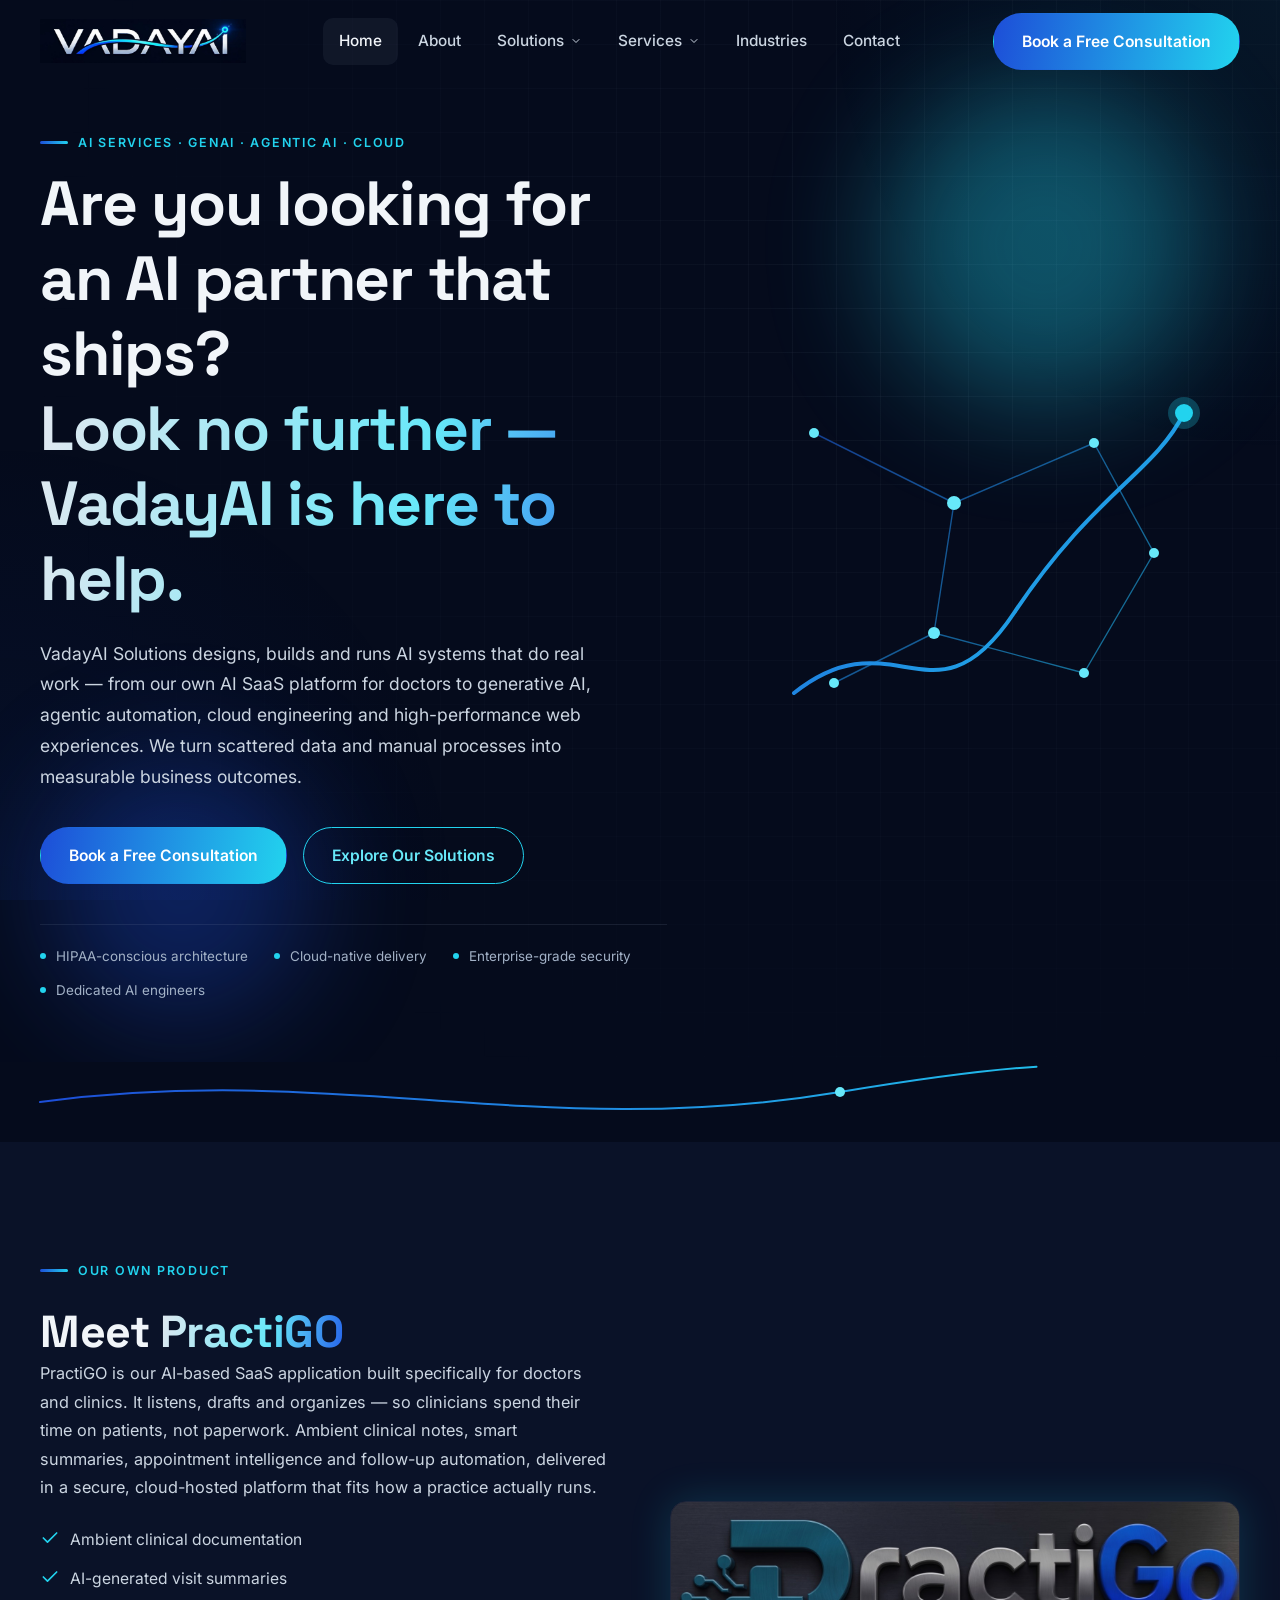
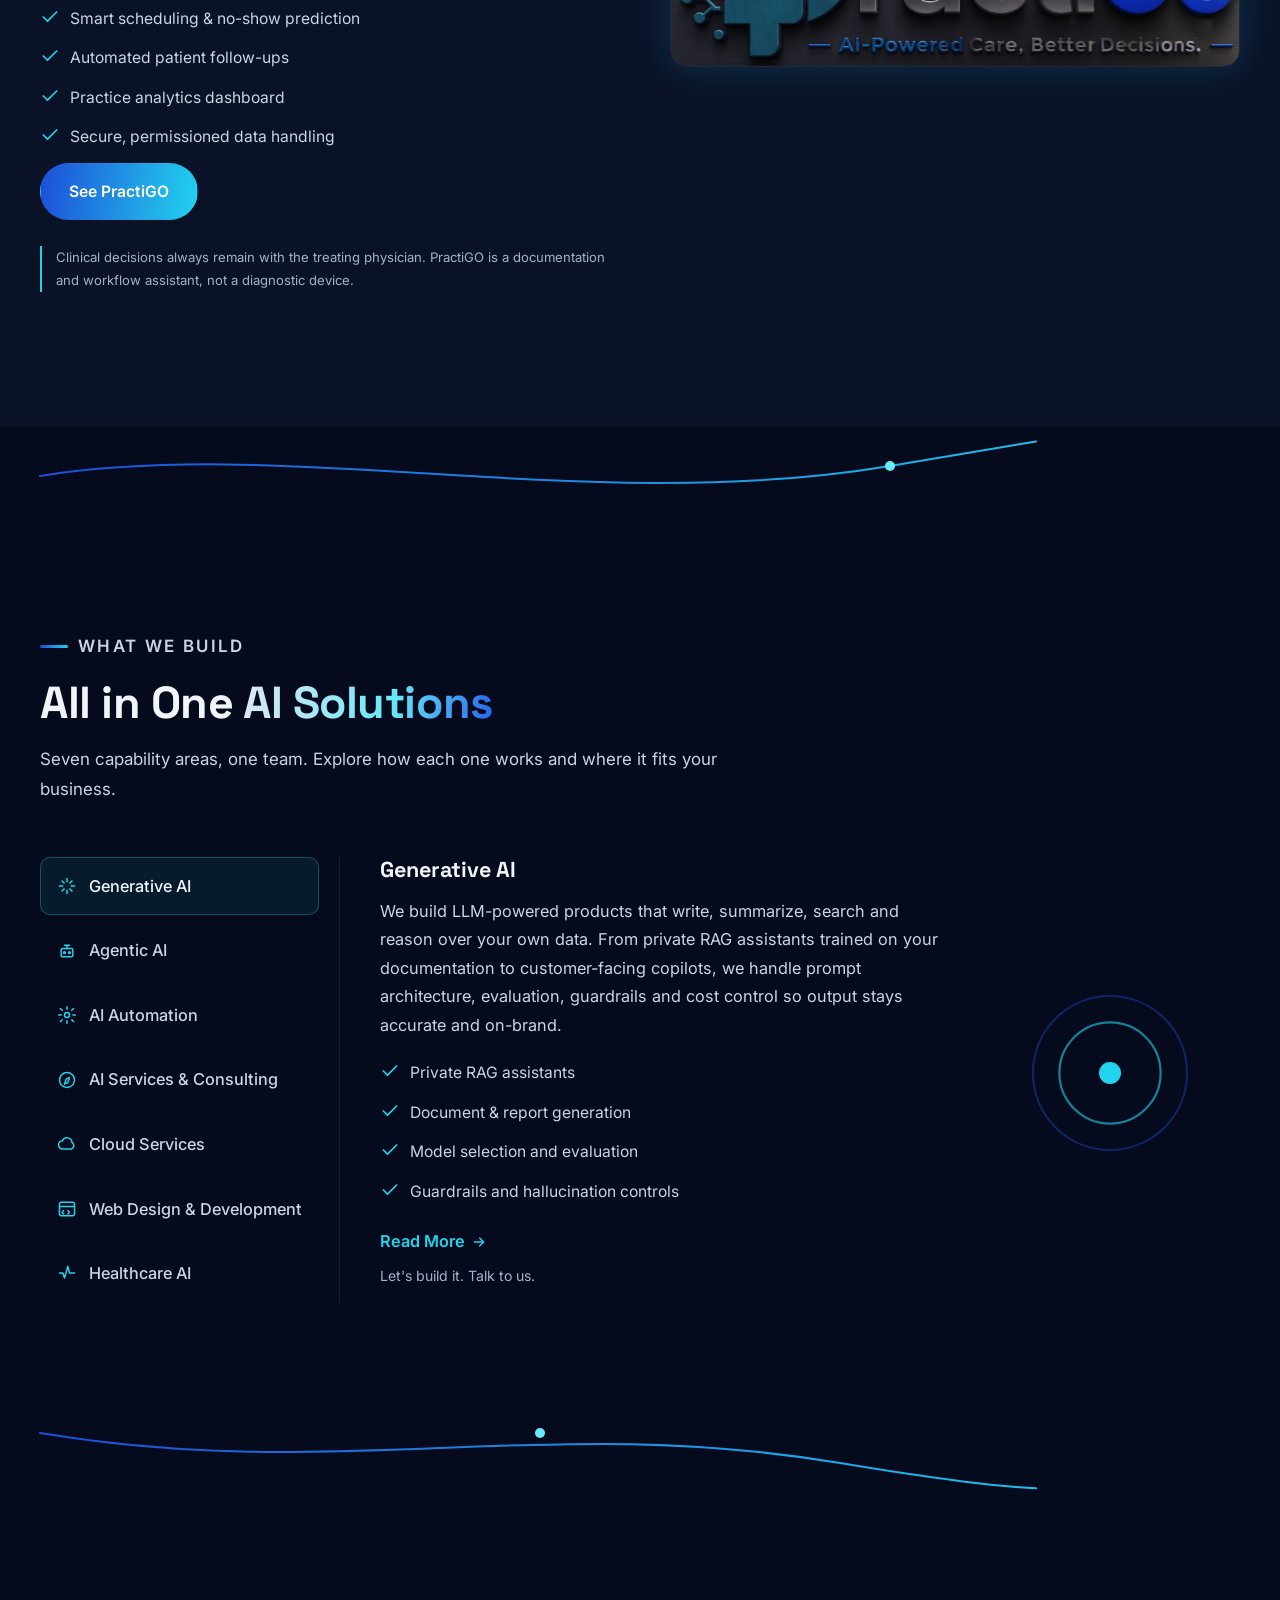
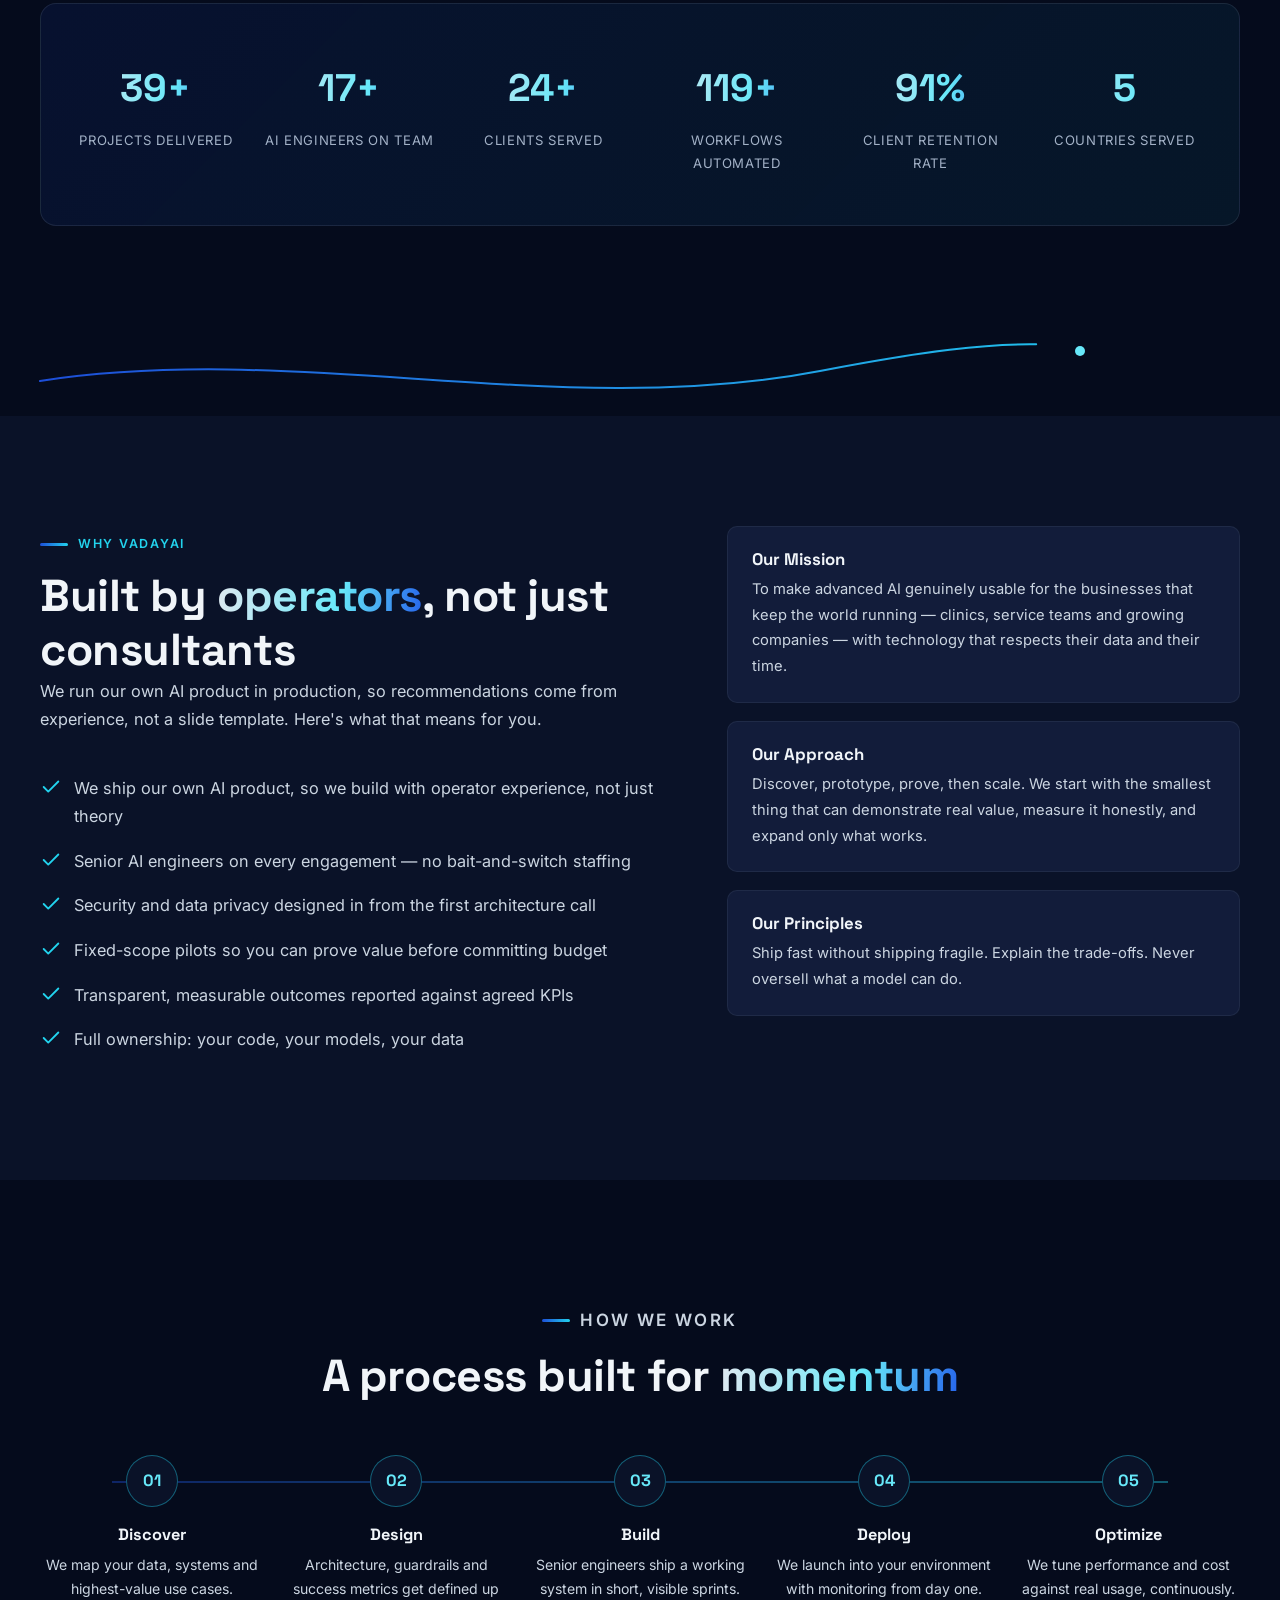
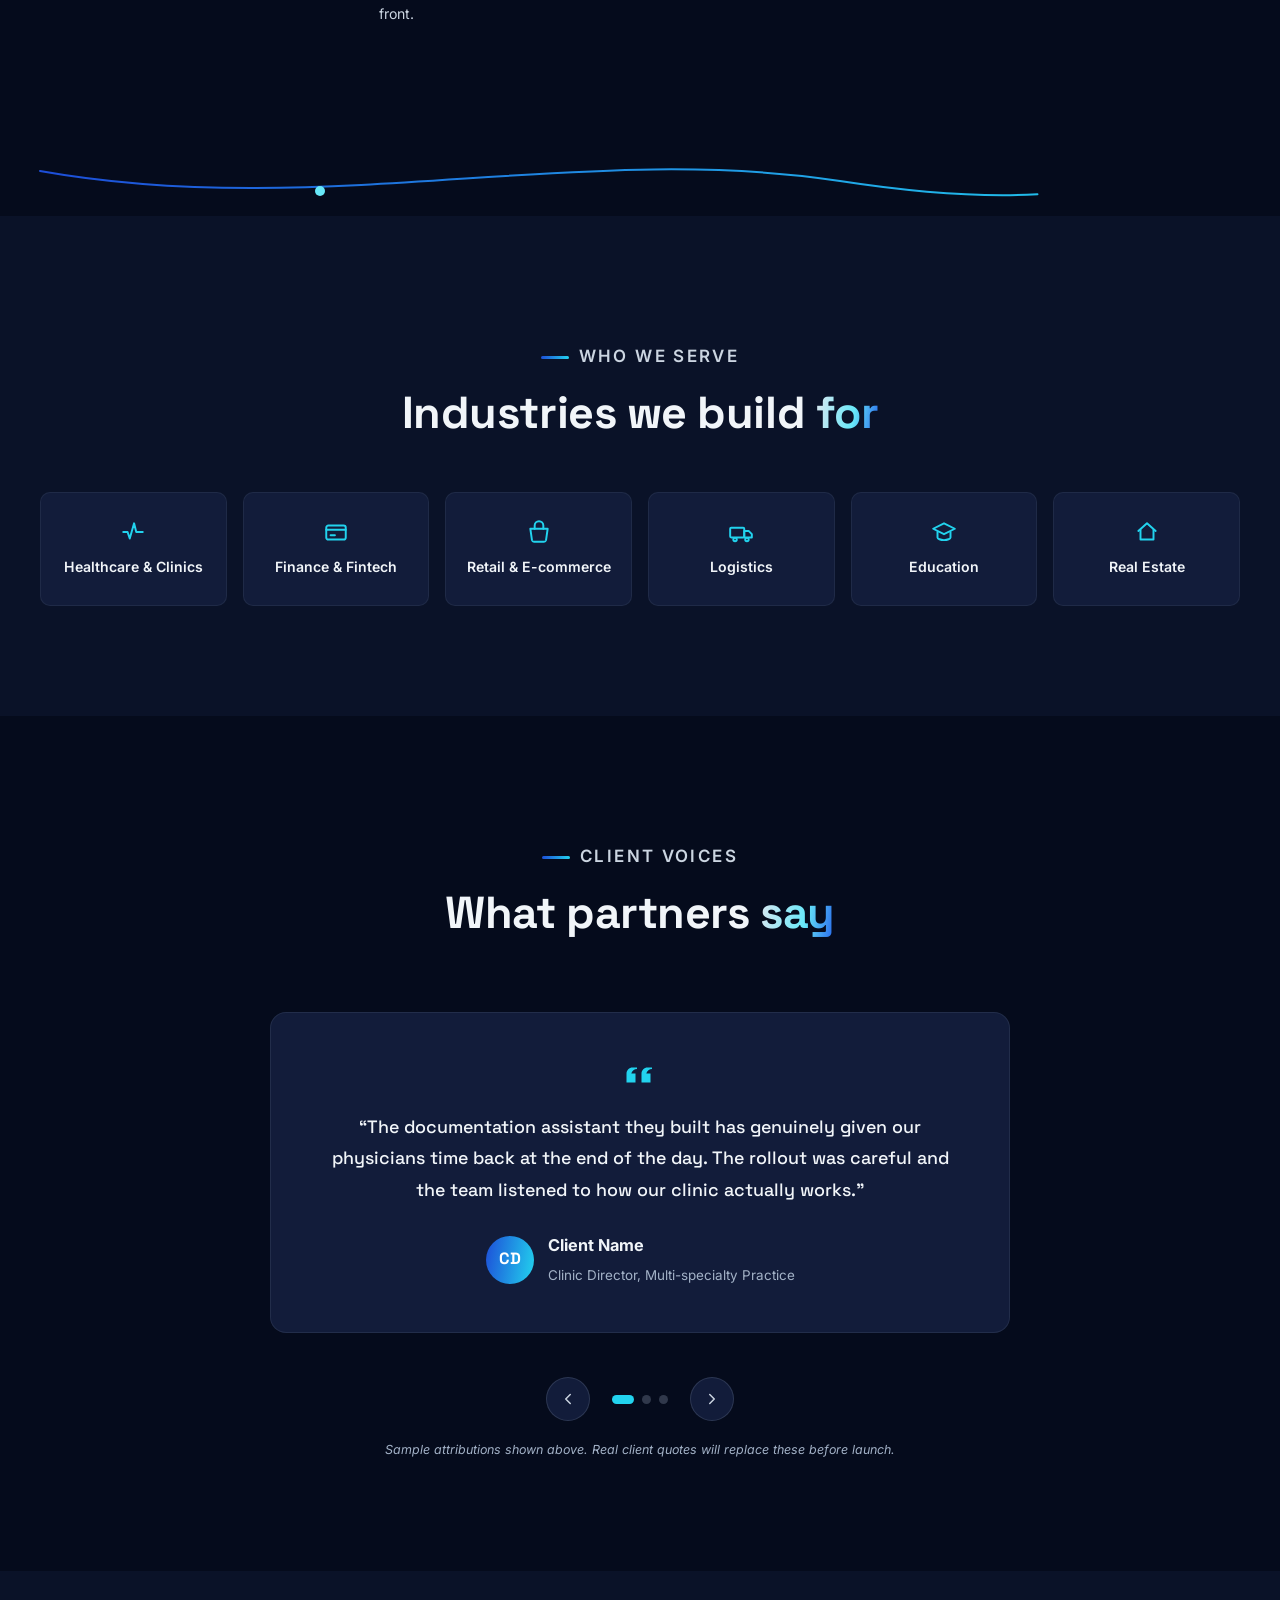
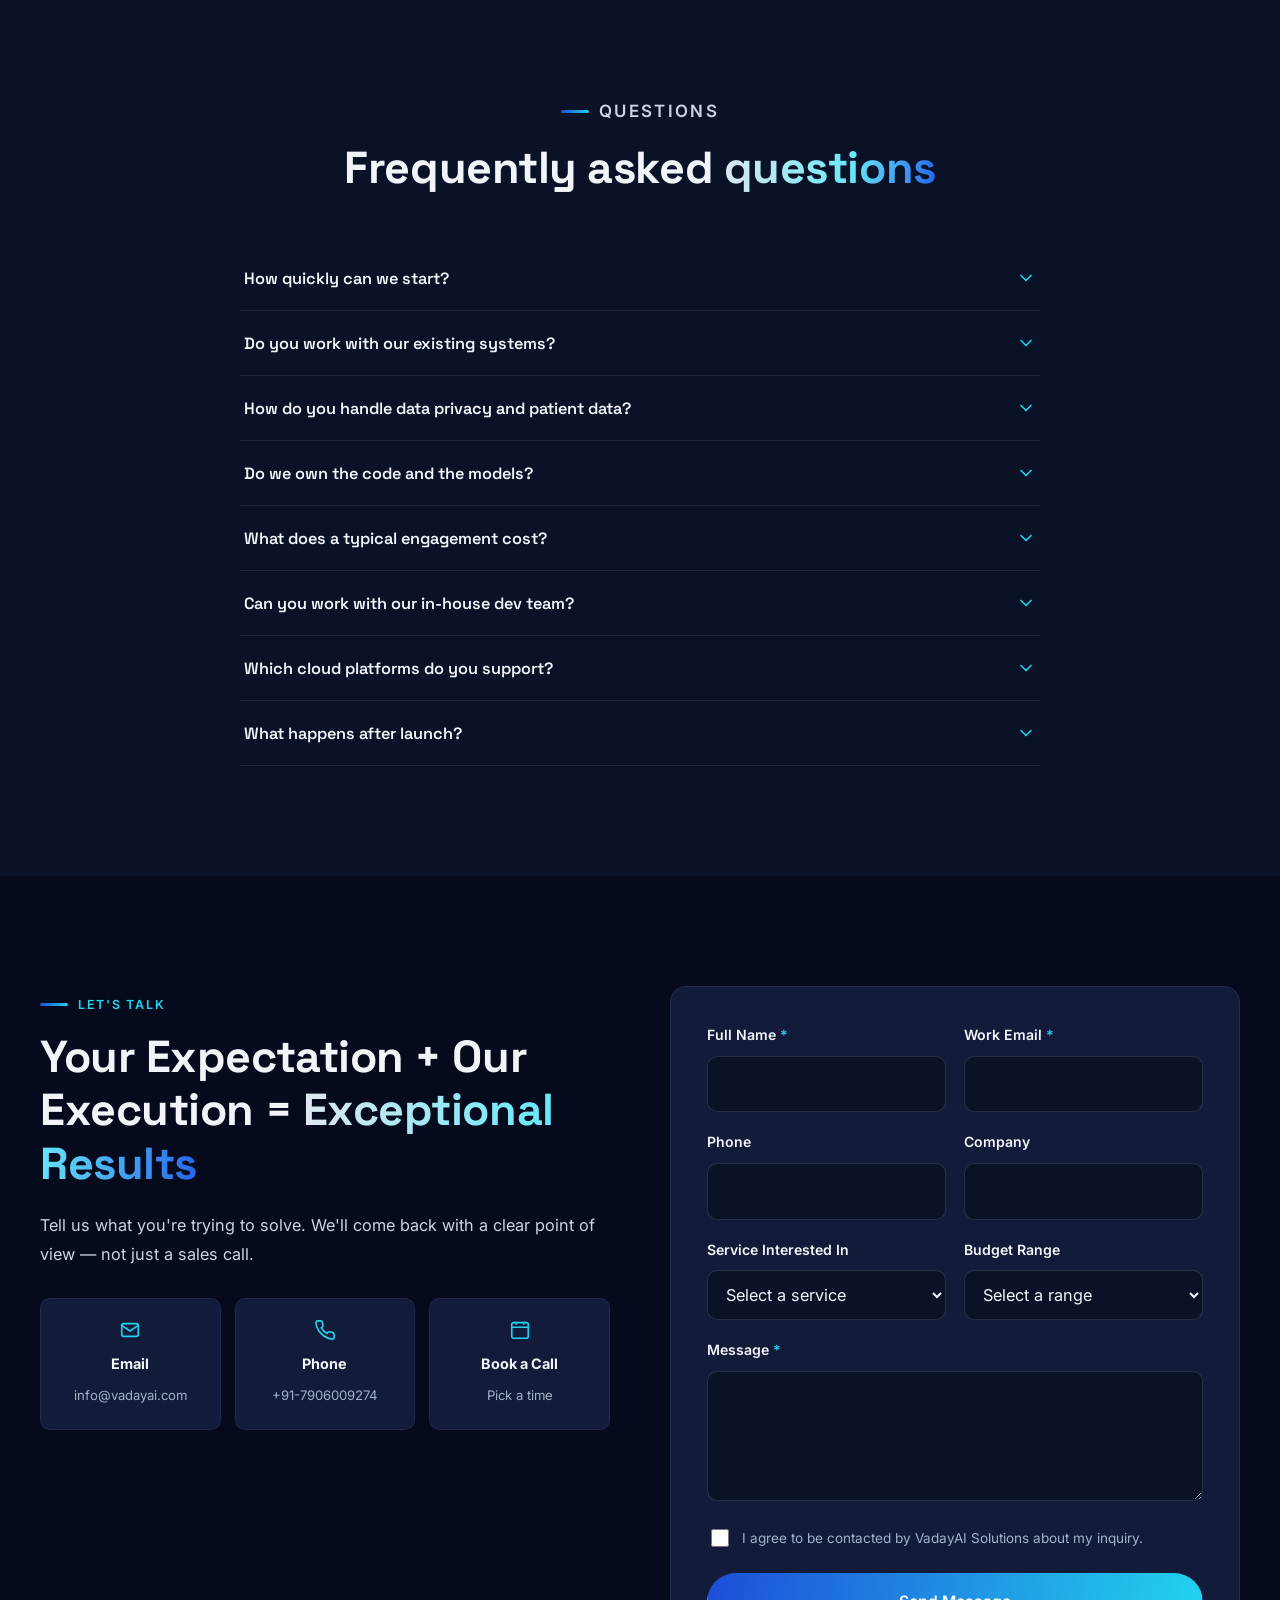
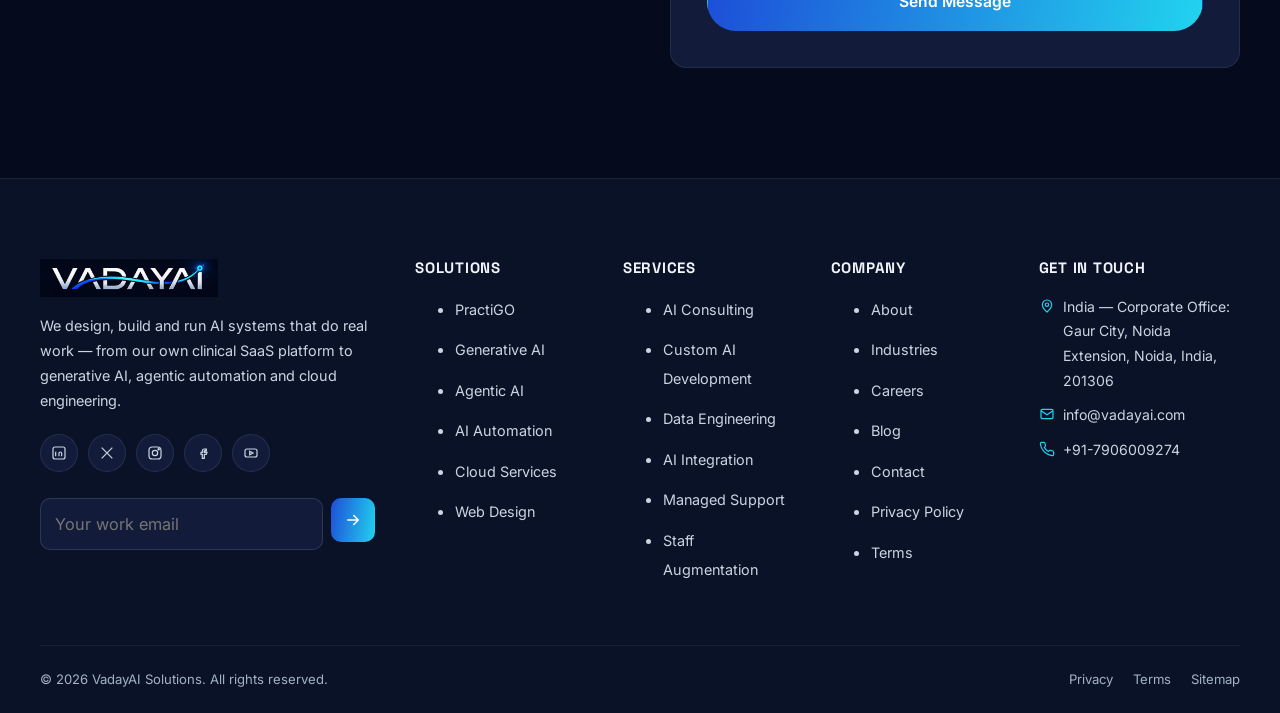
==== commit e4d59fbf: "Point Book a Free Consultation CTAs to mailto:info@vadayai.com Co-Authored-By: Claude Sonnet 5 <nore" ====
--- a/index.html
+++ b/index.html
@@ -153,7 +153,7 @@
       </nav>
 
       <div class="header-cta">
-        <a class="btn btn-primary" href="contact.html">Book a Free Consultation</a>
+        <a class="btn btn-primary" href="mailto:info@vadayai.com?subject=Free%20Consultation%20Request">Book a Free Consultation</a>
         <button class="nav-toggle" aria-label="Open menu" aria-expanded="false" aria-controls="mobileNav">
           <svg viewBox="0 0 24 24" fill="none" stroke="currentColor" stroke-width="2" stroke-linecap="round" aria-hidden="true"><path d="M4 7h16M4 12h16M4 17h16"/></svg>
         </button>
@@ -201,7 +201,7 @@
       <li><a href="contact.html">Contact</a></li>
     </ul>
     <div class="mobile-nav-cta">
-      <a class="btn btn-primary" href="contact.html">Book a Free Consultation</a>
+      <a class="btn btn-primary" href="mailto:info@vadayai.com?subject=Free%20Consultation%20Request">Book a Free Consultation</a>
     </div>
   </div>
 
@@ -223,7 +223,7 @@
           </h1>
           <p class="lede">VadayAI Solutions designs, builds and runs AI systems that do real work — from our own AI SaaS platform for doctors to generative AI, agentic automation, cloud engineering and high-performance web experiences. We turn scattered data and manual processes into measurable business outcomes.</p>
           <div class="hero-ctas">
-            <a class="btn btn-primary" href="contact.html">Book a Free Consultation</a>
+            <a class="btn btn-primary" href="mailto:info@vadayai.com?subject=Free%20Consultation%20Request">Book a Free Consultation</a>
             <a class="btn btn-secondary" href="services.html">Explore Our Solutions</a>
           </div>
           <div class="trust-strip">
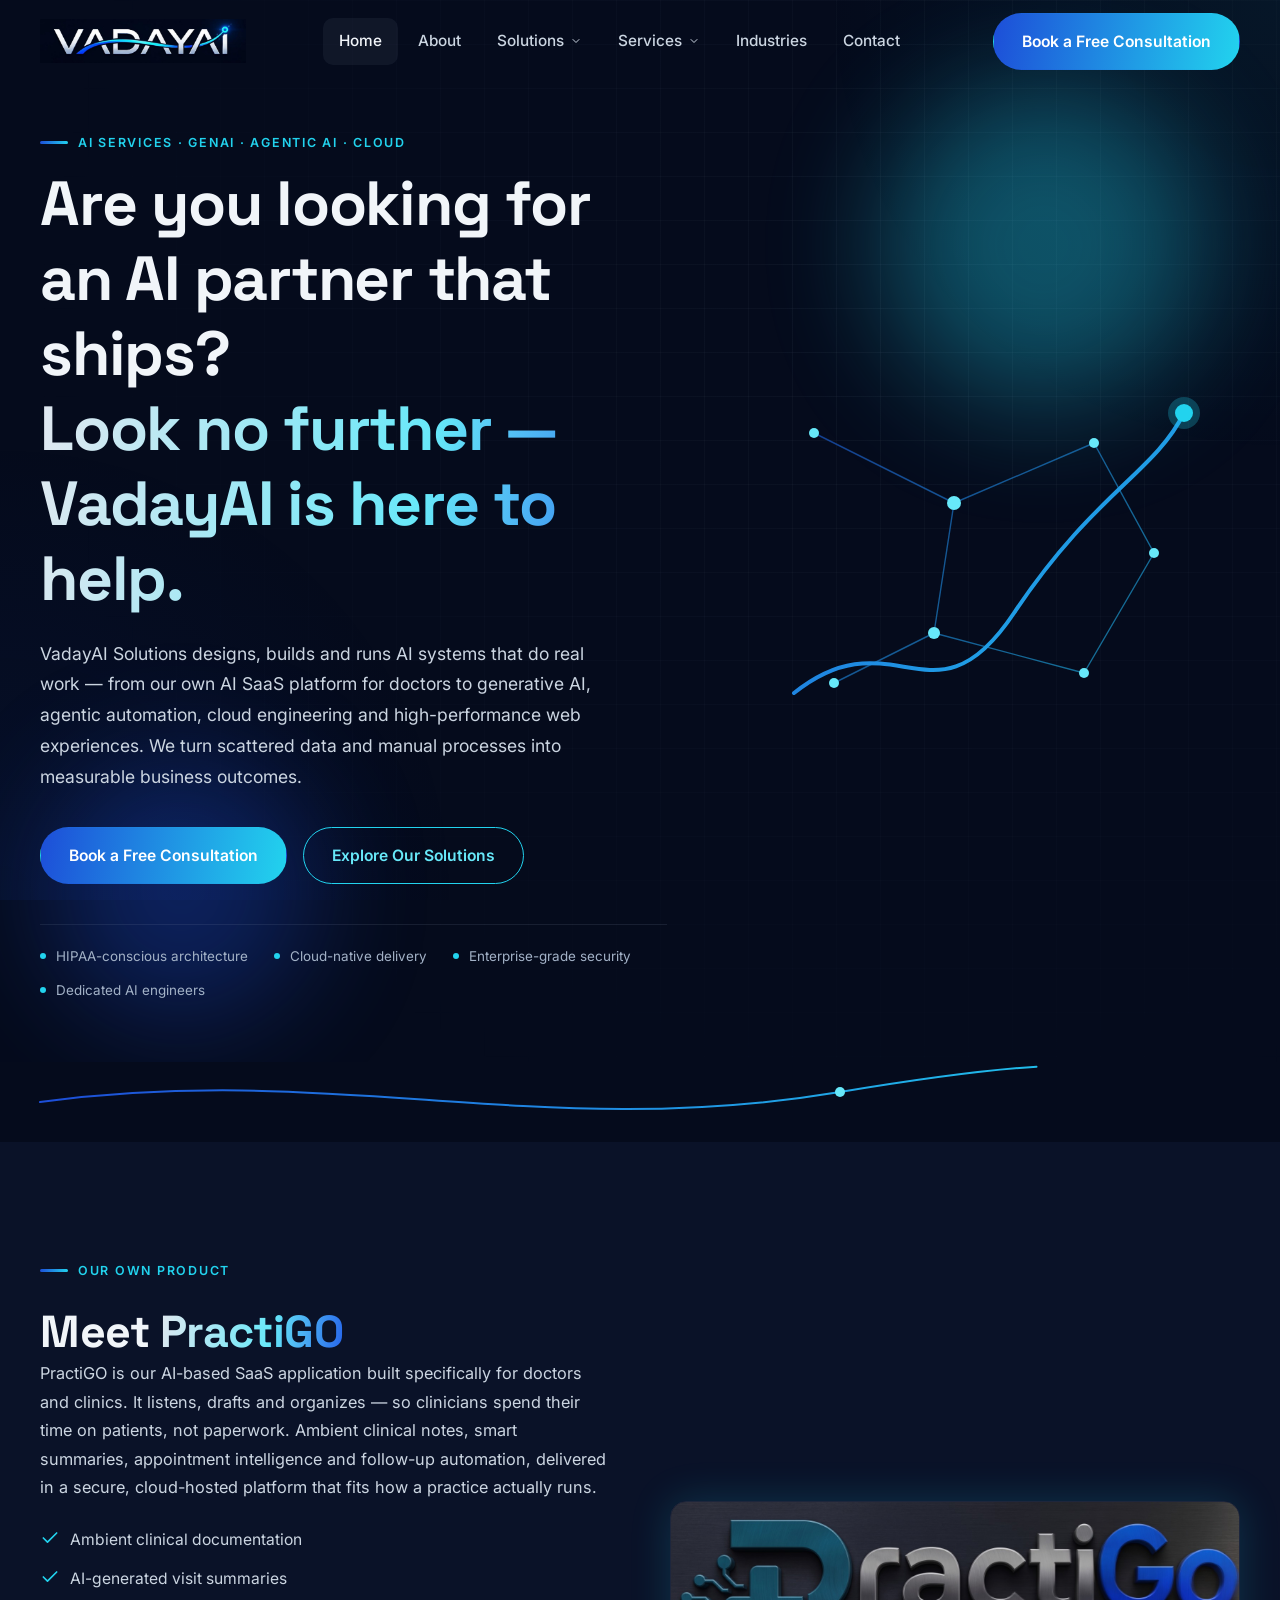
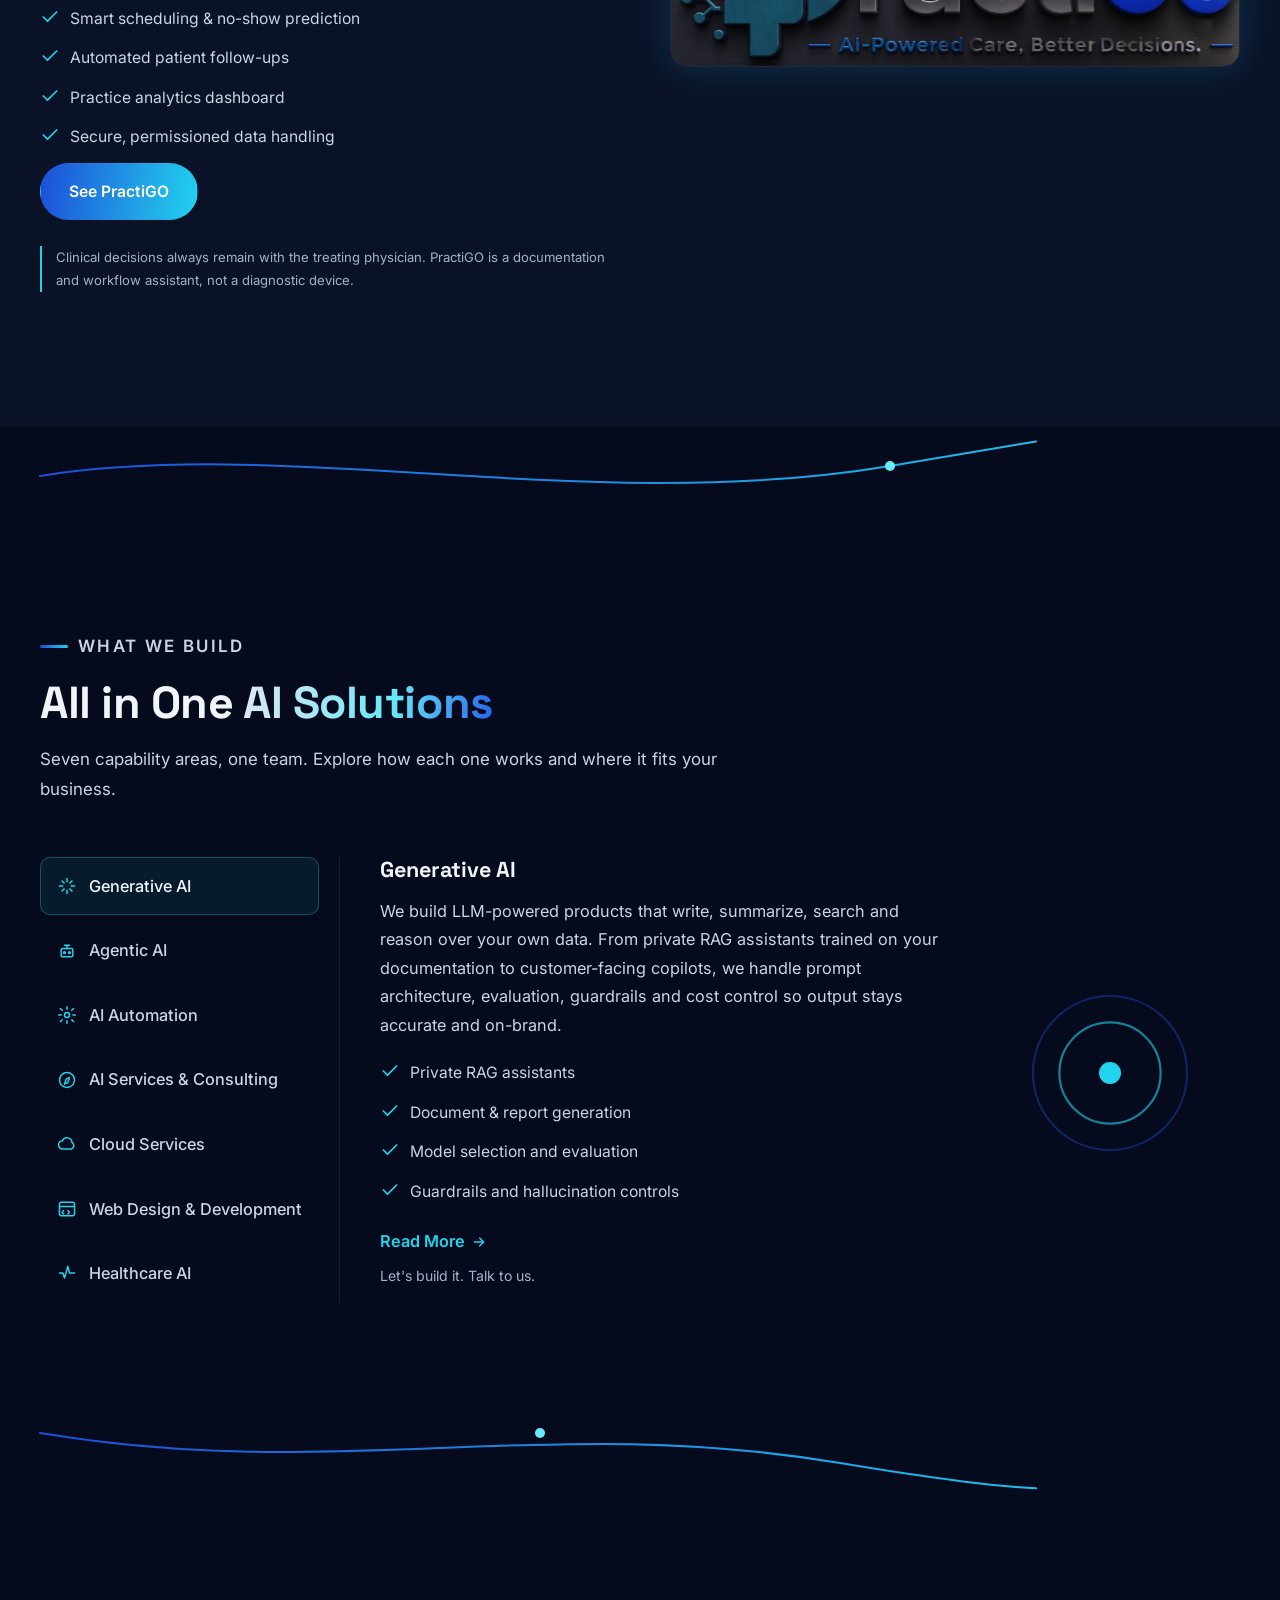
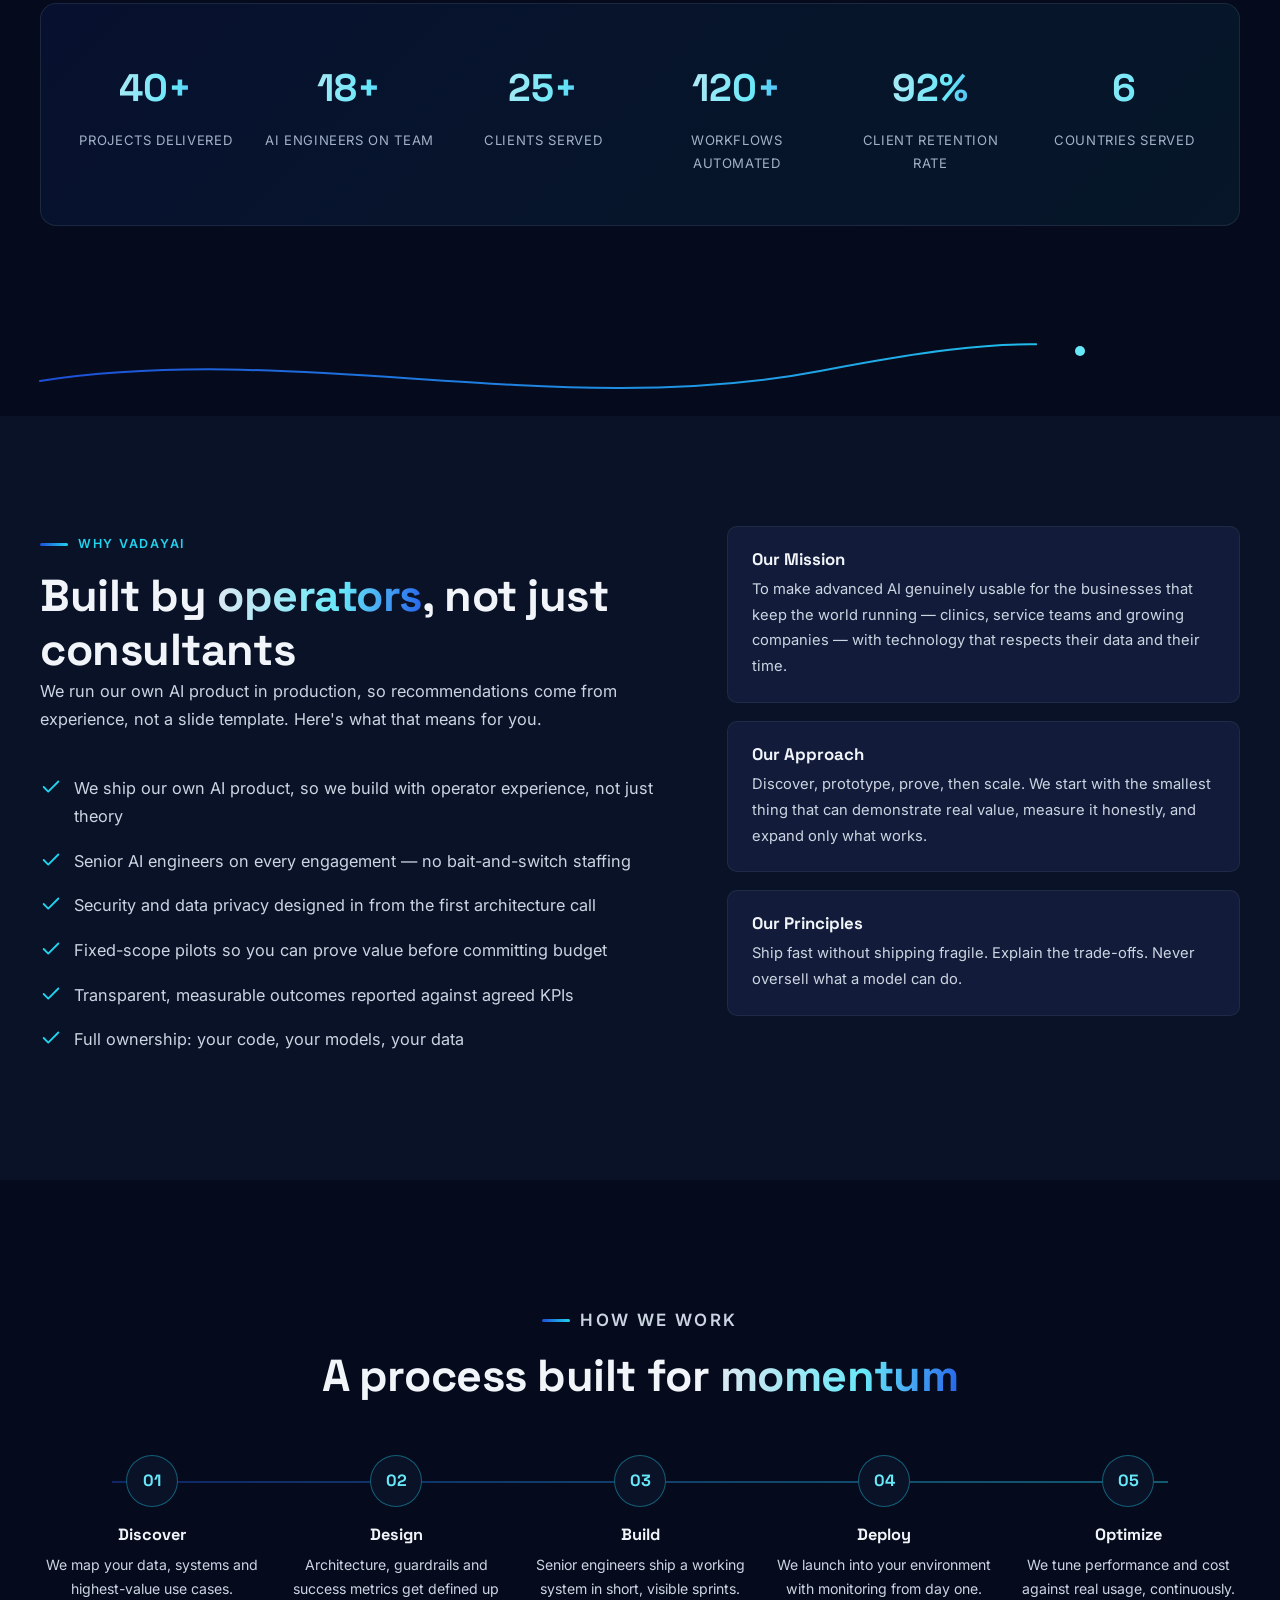
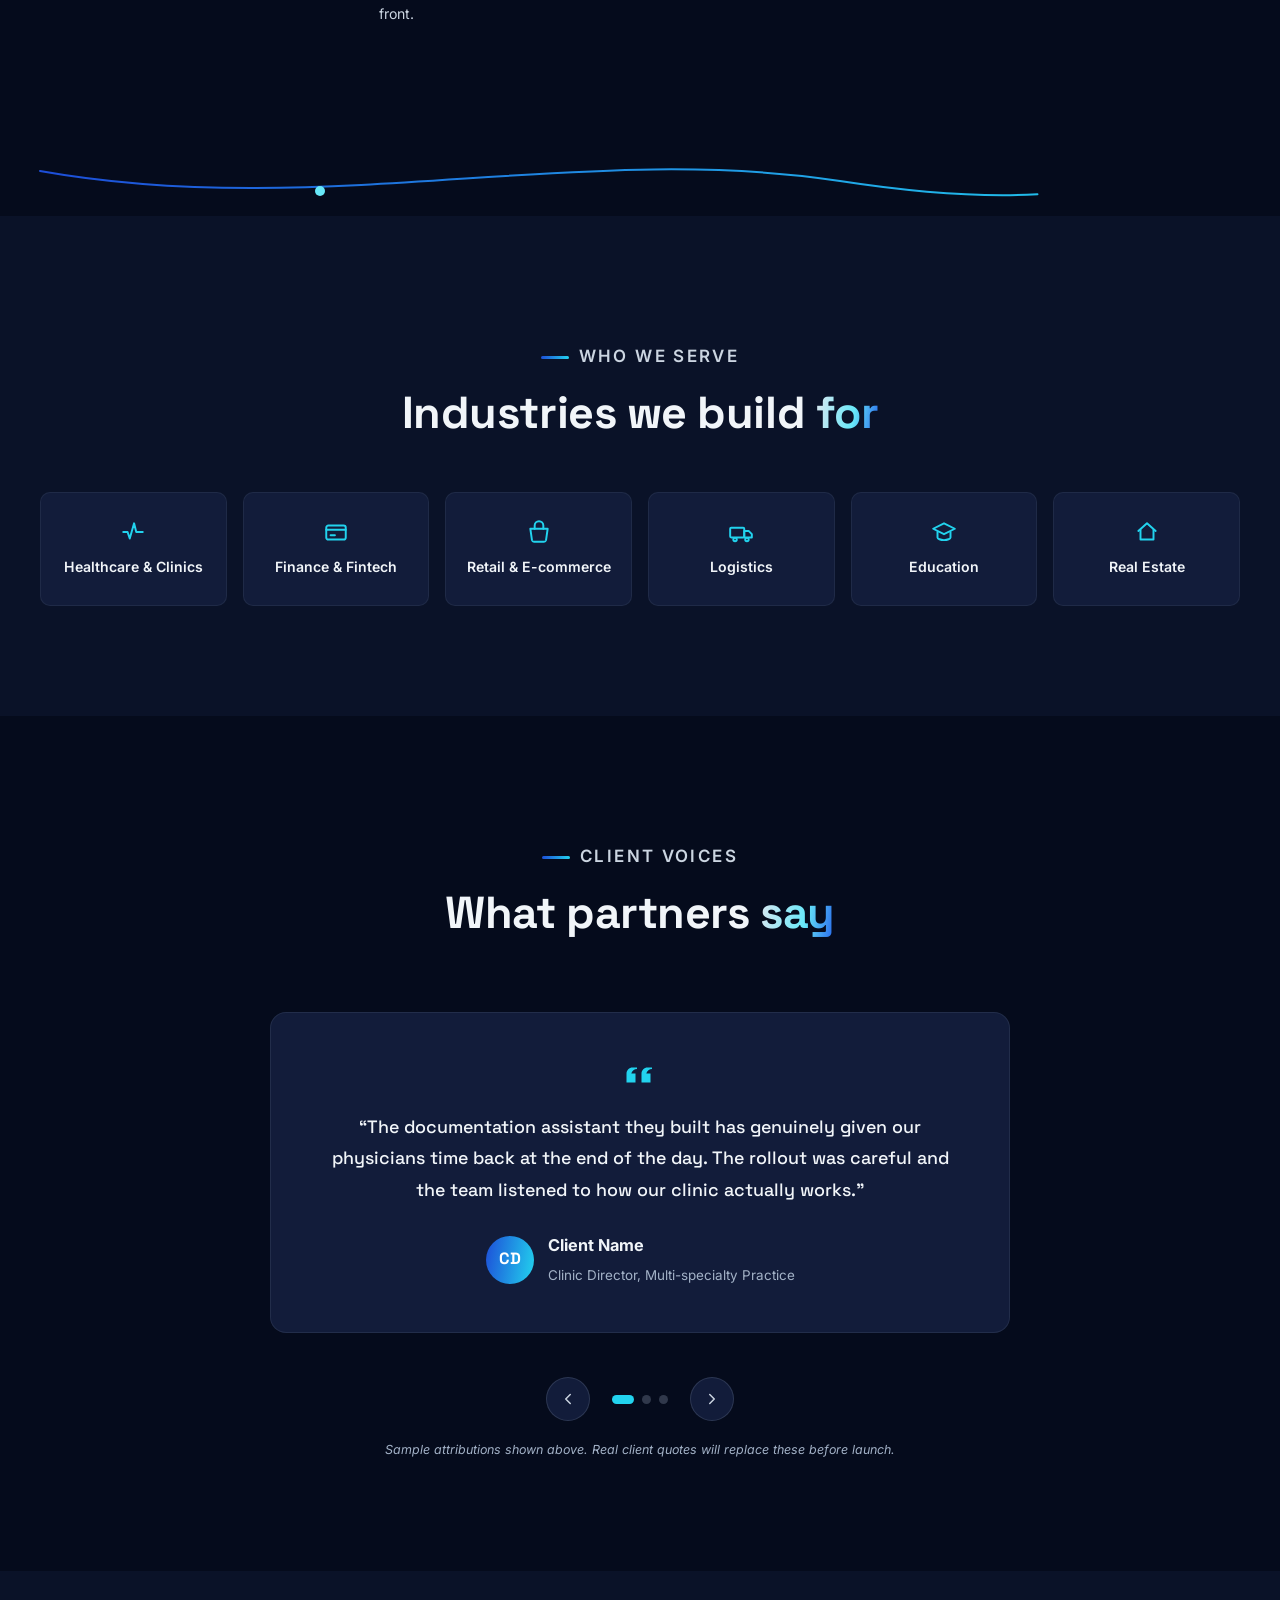
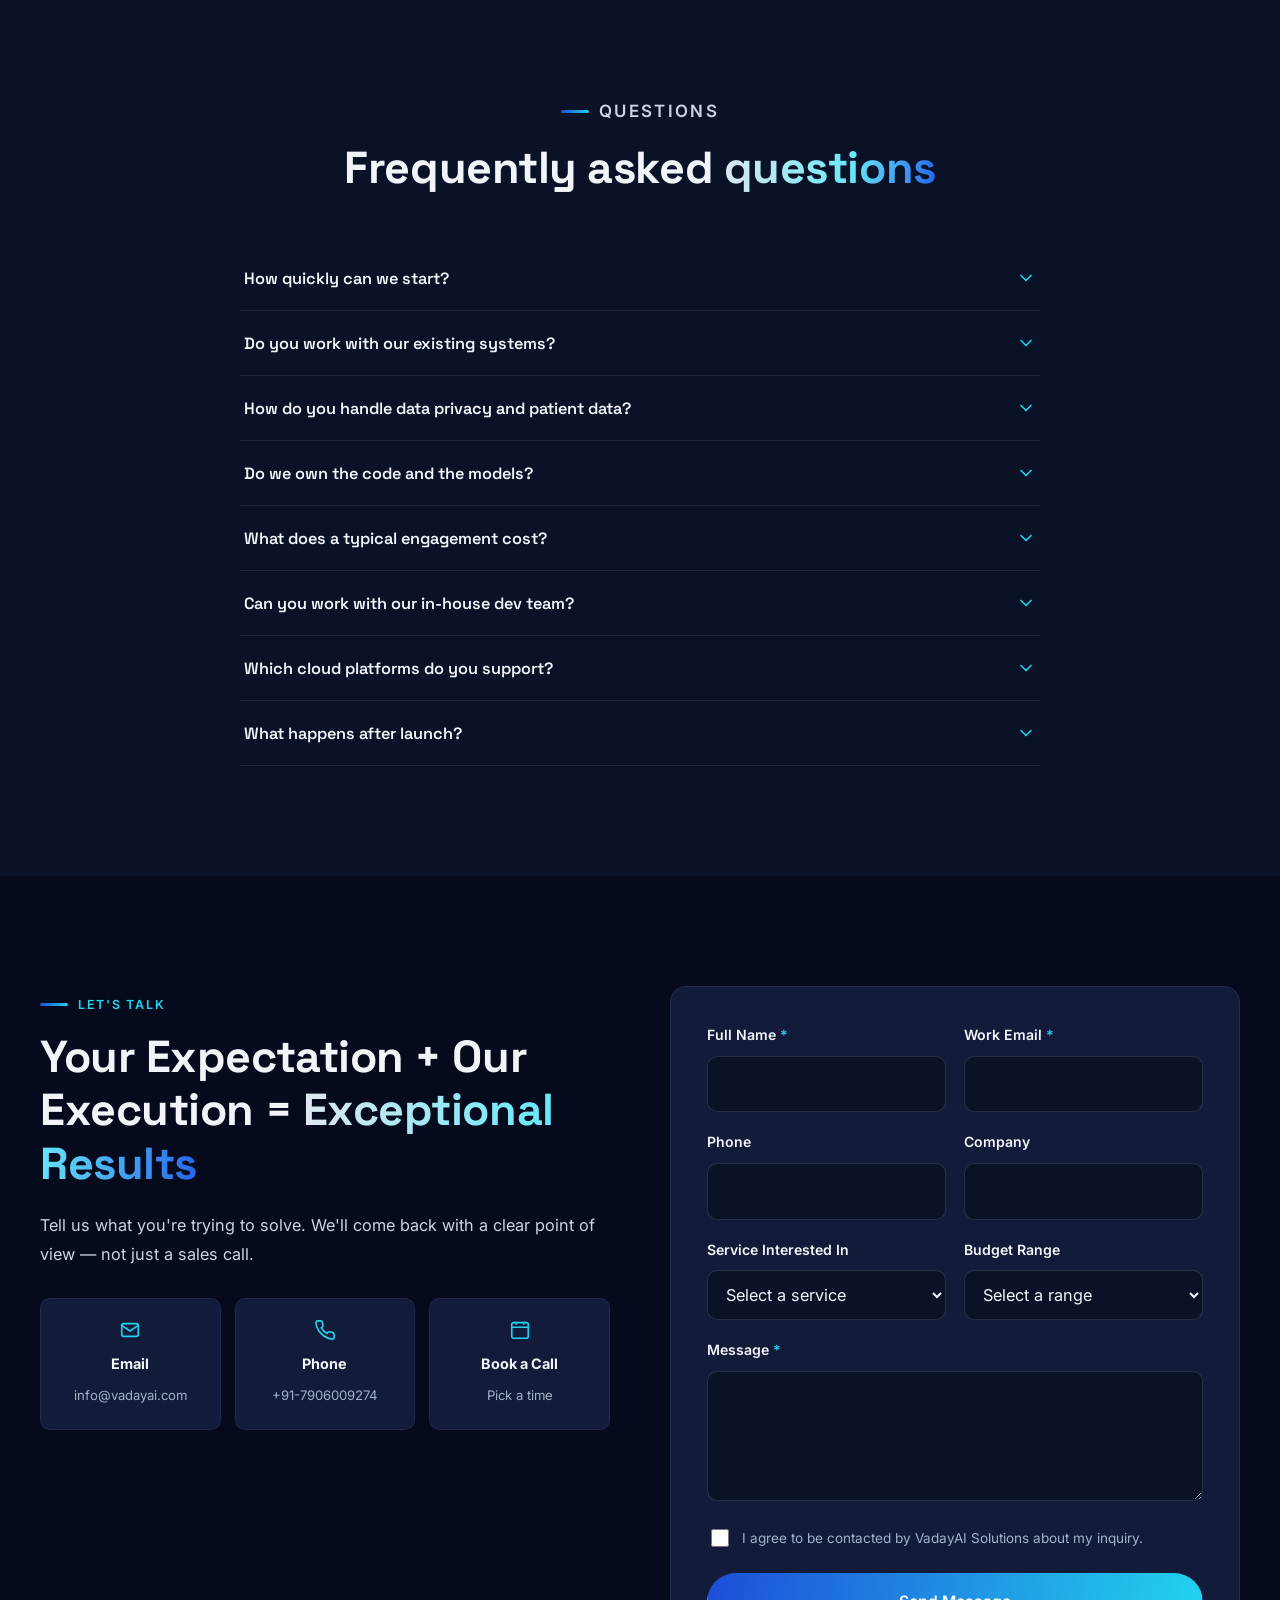
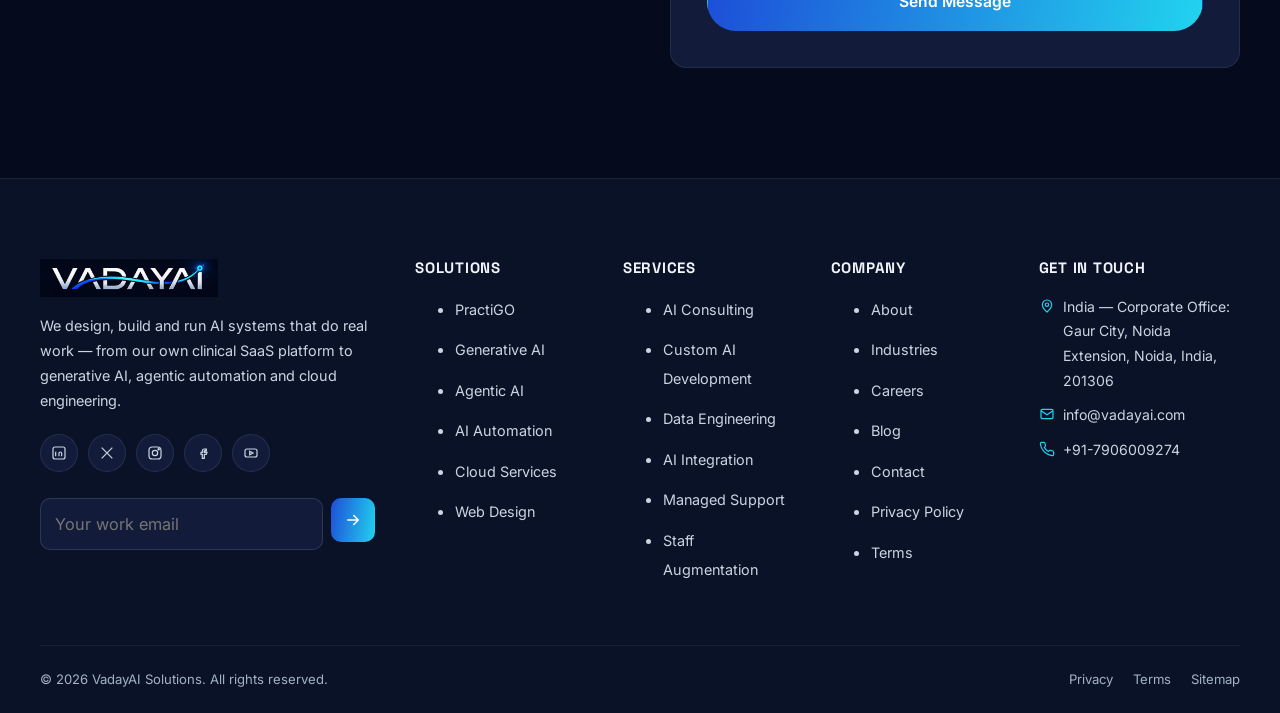
==== commit 5bec3f46: "Updated Contact Form" ====
--- a/index.html
+++ b/index.html
@@ -153,7 +153,7 @@
       </nav>
 
       <div class="header-cta">
-        <a class="btn btn-primary" href="mailto:info@vadayai.com?subject=Free%20Consultation%20Request">Book a Free Consultation</a>
+        <a class="btn btn-primary" href="contact.html">Book a Free Consultation</a>
         <button class="nav-toggle" aria-label="Open menu" aria-expanded="false" aria-controls="mobileNav">
           <svg viewBox="0 0 24 24" fill="none" stroke="currentColor" stroke-width="2" stroke-linecap="round" aria-hidden="true"><path d="M4 7h16M4 12h16M4 17h16"/></svg>
         </button>
@@ -201,7 +201,7 @@
       <li><a href="contact.html">Contact</a></li>
     </ul>
     <div class="mobile-nav-cta">
-      <a class="btn btn-primary" href="mailto:info@vadayai.com?subject=Free%20Consultation%20Request">Book a Free Consultation</a>
+      <a class="btn btn-primary" href="contact.html">Book a Free Consultation</a>
     </div>
   </div>
 
@@ -223,7 +223,7 @@
           </h1>
           <p class="lede">VadayAI Solutions designs, builds and runs AI systems that do real work — from our own AI SaaS platform for doctors to generative AI, agentic automation, cloud engineering and high-performance web experiences. We turn scattered data and manual processes into measurable business outcomes.</p>
           <div class="hero-ctas">
-            <a class="btn btn-primary" href="mailto:info@vadayai.com?subject=Free%20Consultation%20Request">Book a Free Consultation</a>
+            <a class="btn btn-primary" href="contact.html">Book a Free Consultation</a>
             <a class="btn btn-secondary" href="services.html">Explore Our Solutions</a>
           </div>
           <div class="trust-strip">
@@ -668,6 +668,9 @@
           <div class="form-card" data-reveal data-reveal-delay="150">
             <div class="form-error-summary" role="alert" aria-live="assertive"></div>
             <form class="contact-form" aria-label="Contact form" novalidate>
+              <input type="hidden" name="access_key" value="484a94cc-4825-4897-8c45-9ce5b05813ae" />
+              <input type="hidden" name="subject" value="New Consultation Request — VadayAI Website" />
+              <input type="hidden" name="from_name" value="VadayAI Solutions Website" />
               <div class="hp-field" aria-hidden="true">
                 <label for="website">Leave this field empty</label>
                 <input type="text" id="website" name="website" tabindex="-1" autocomplete="off" />
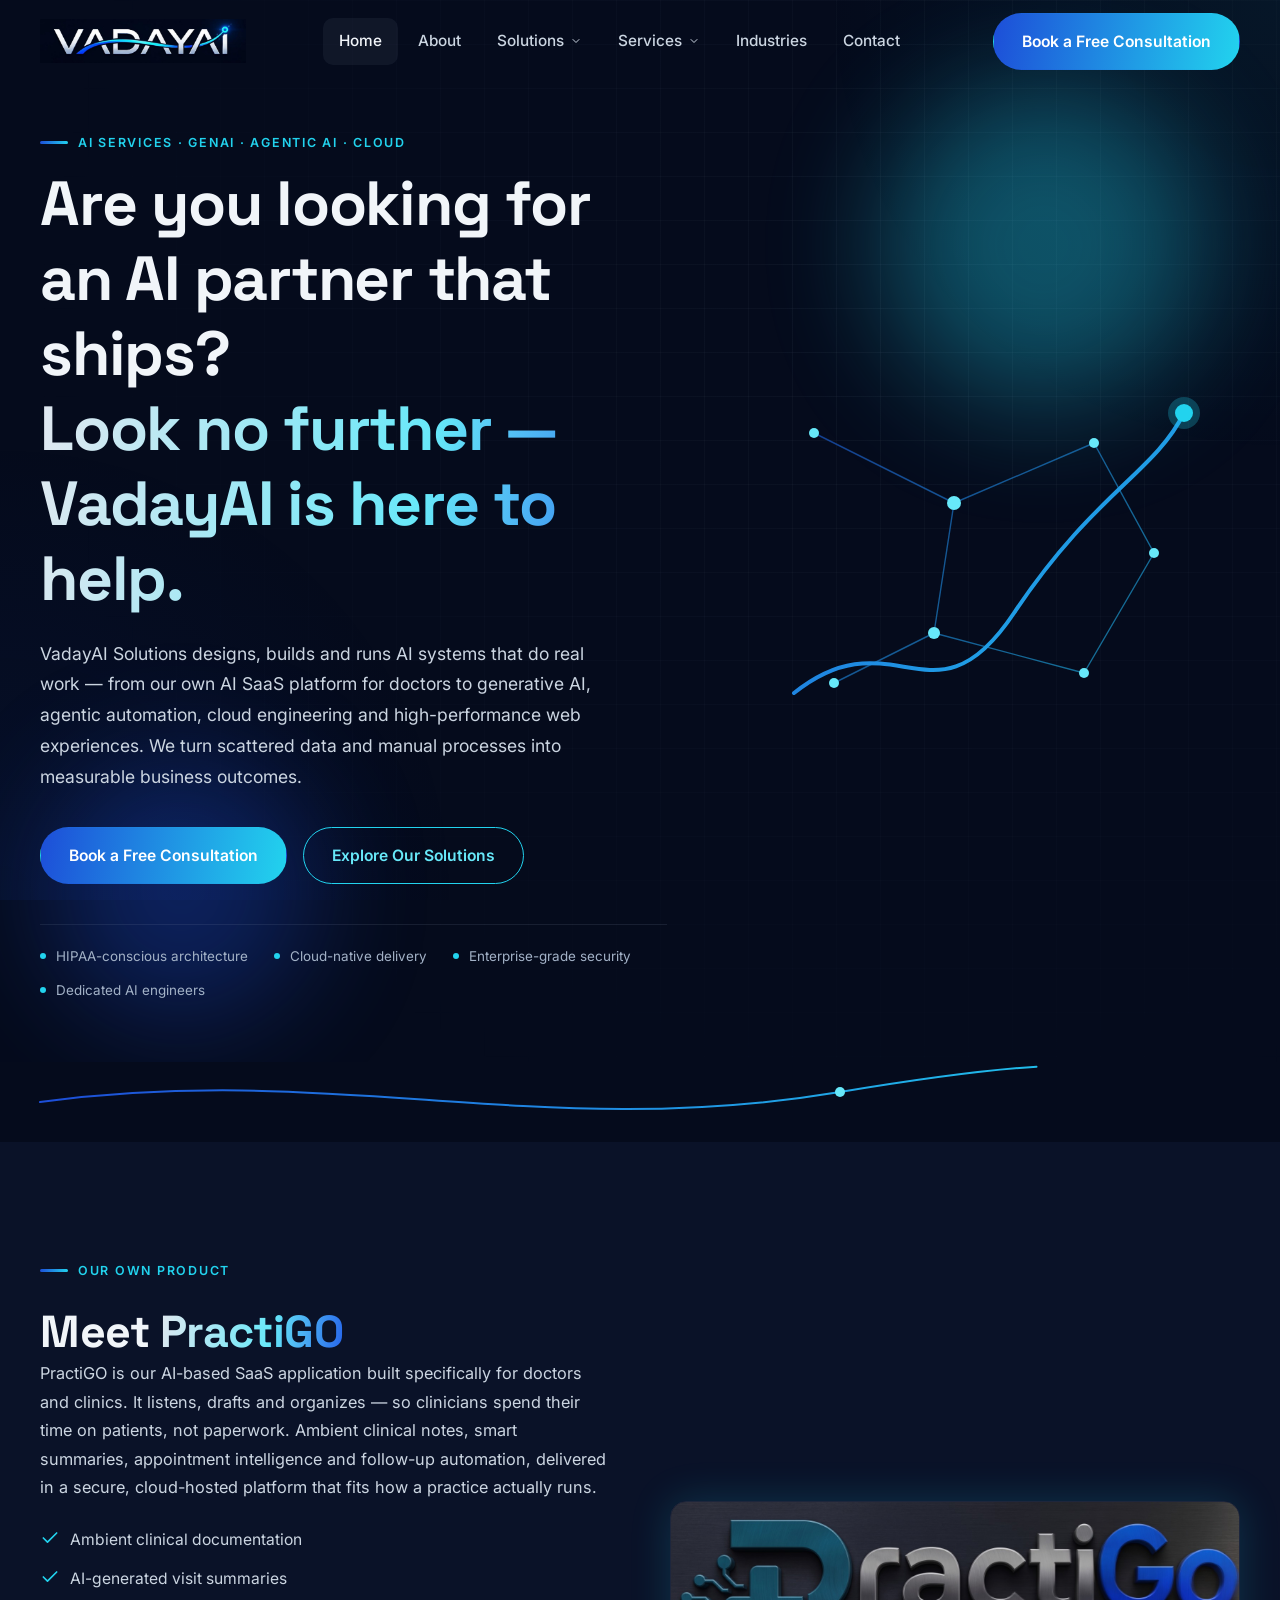
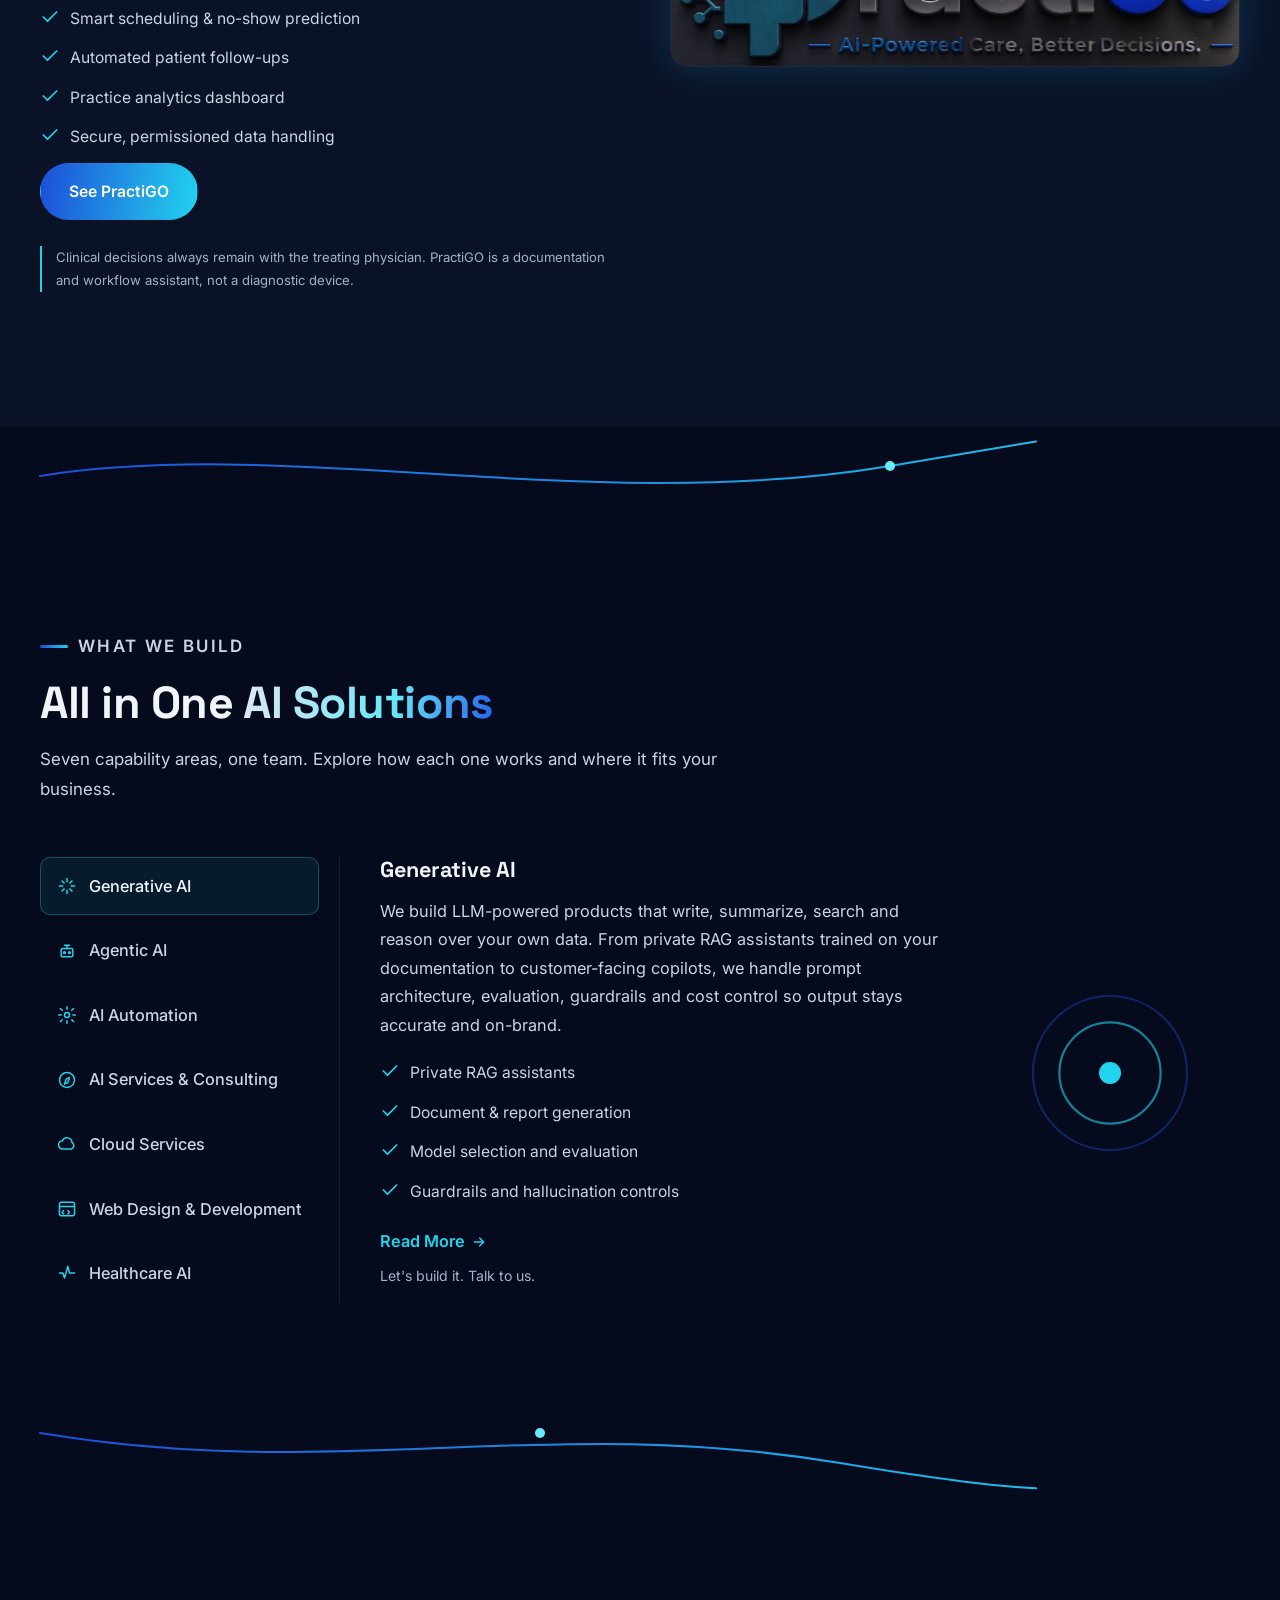
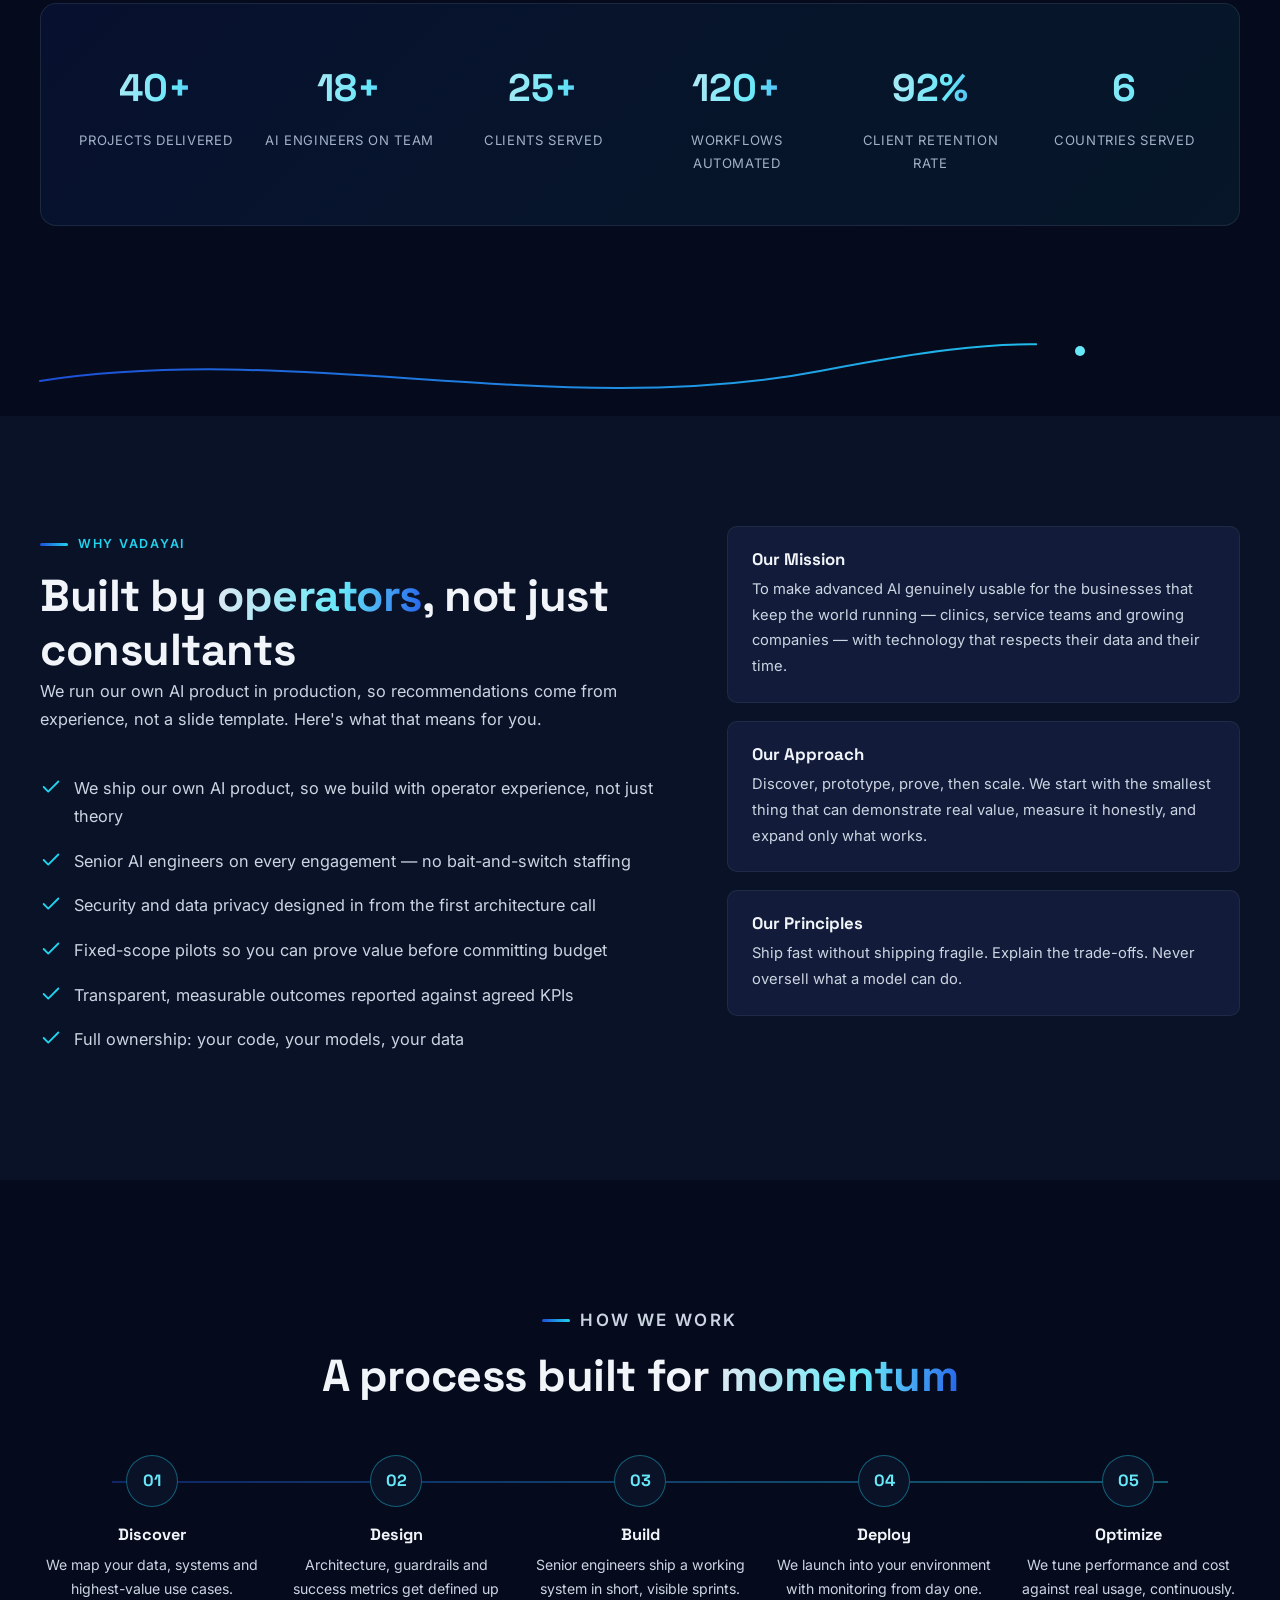
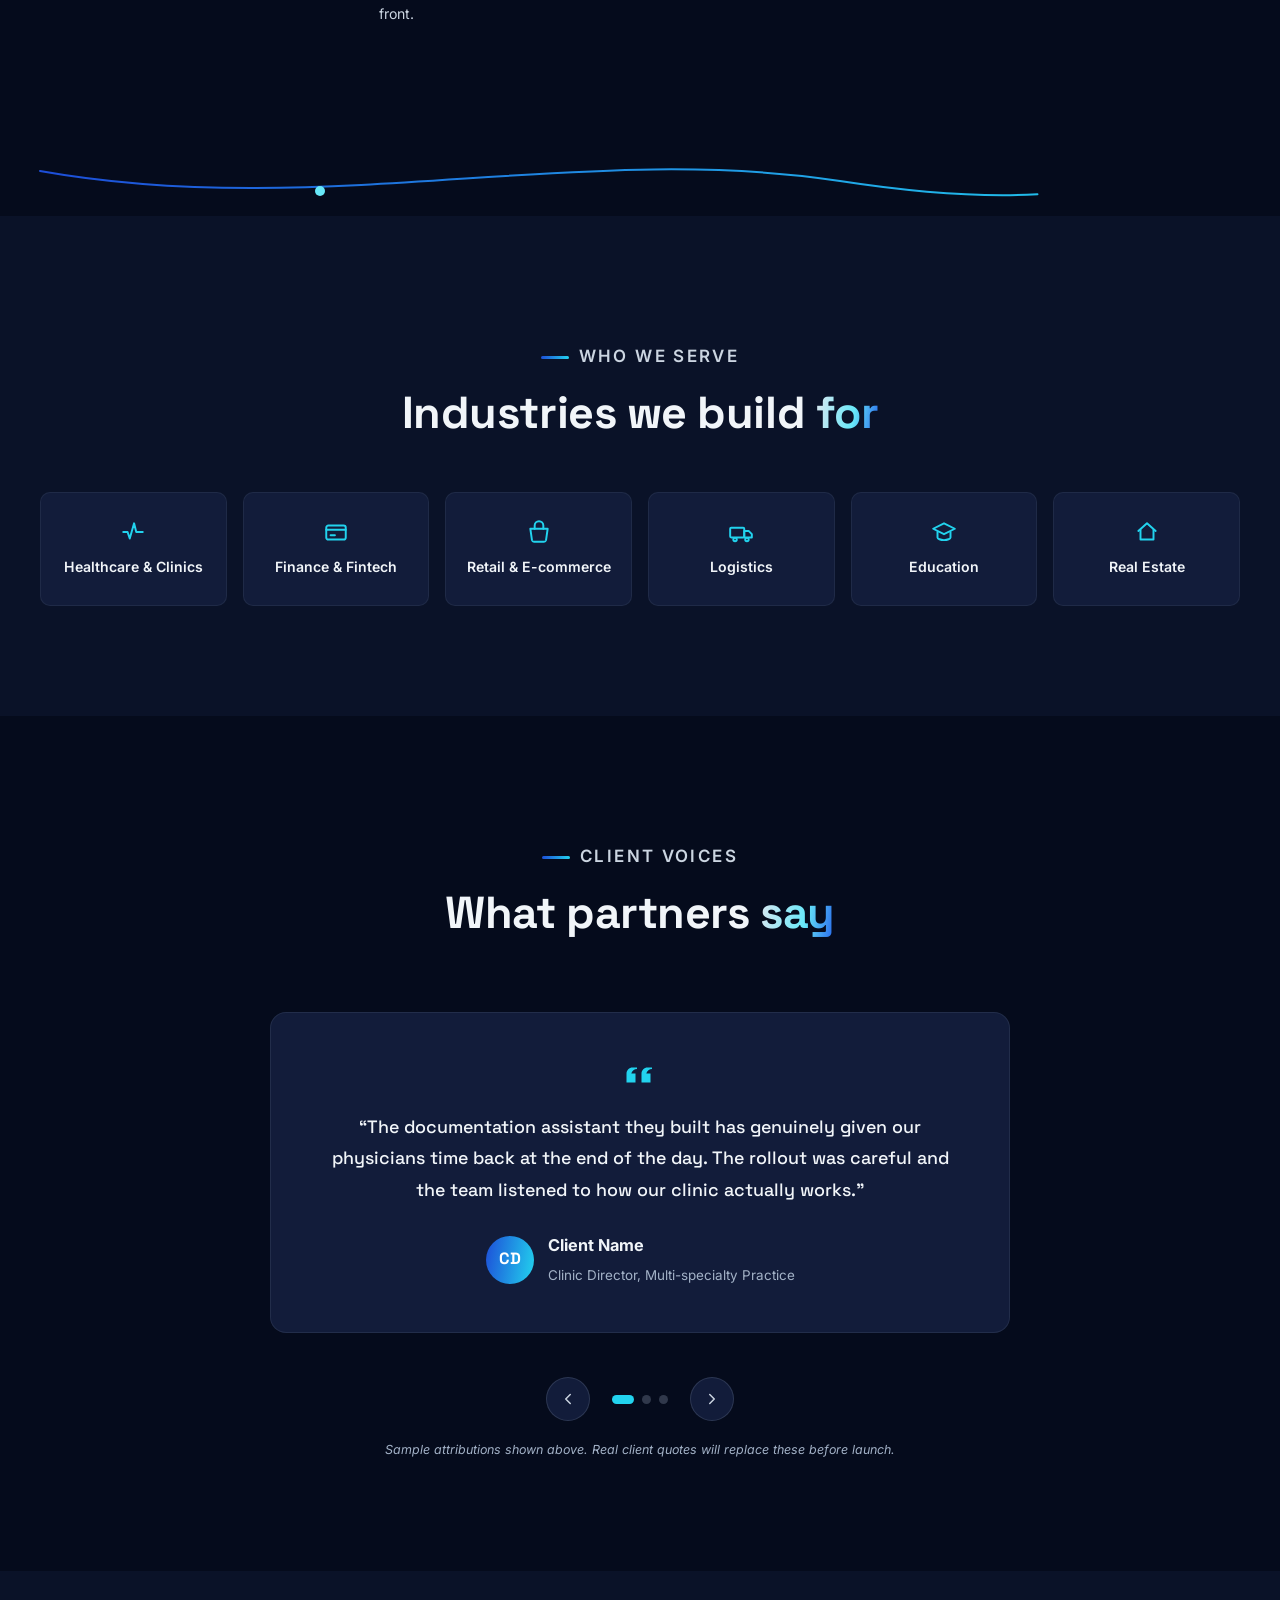
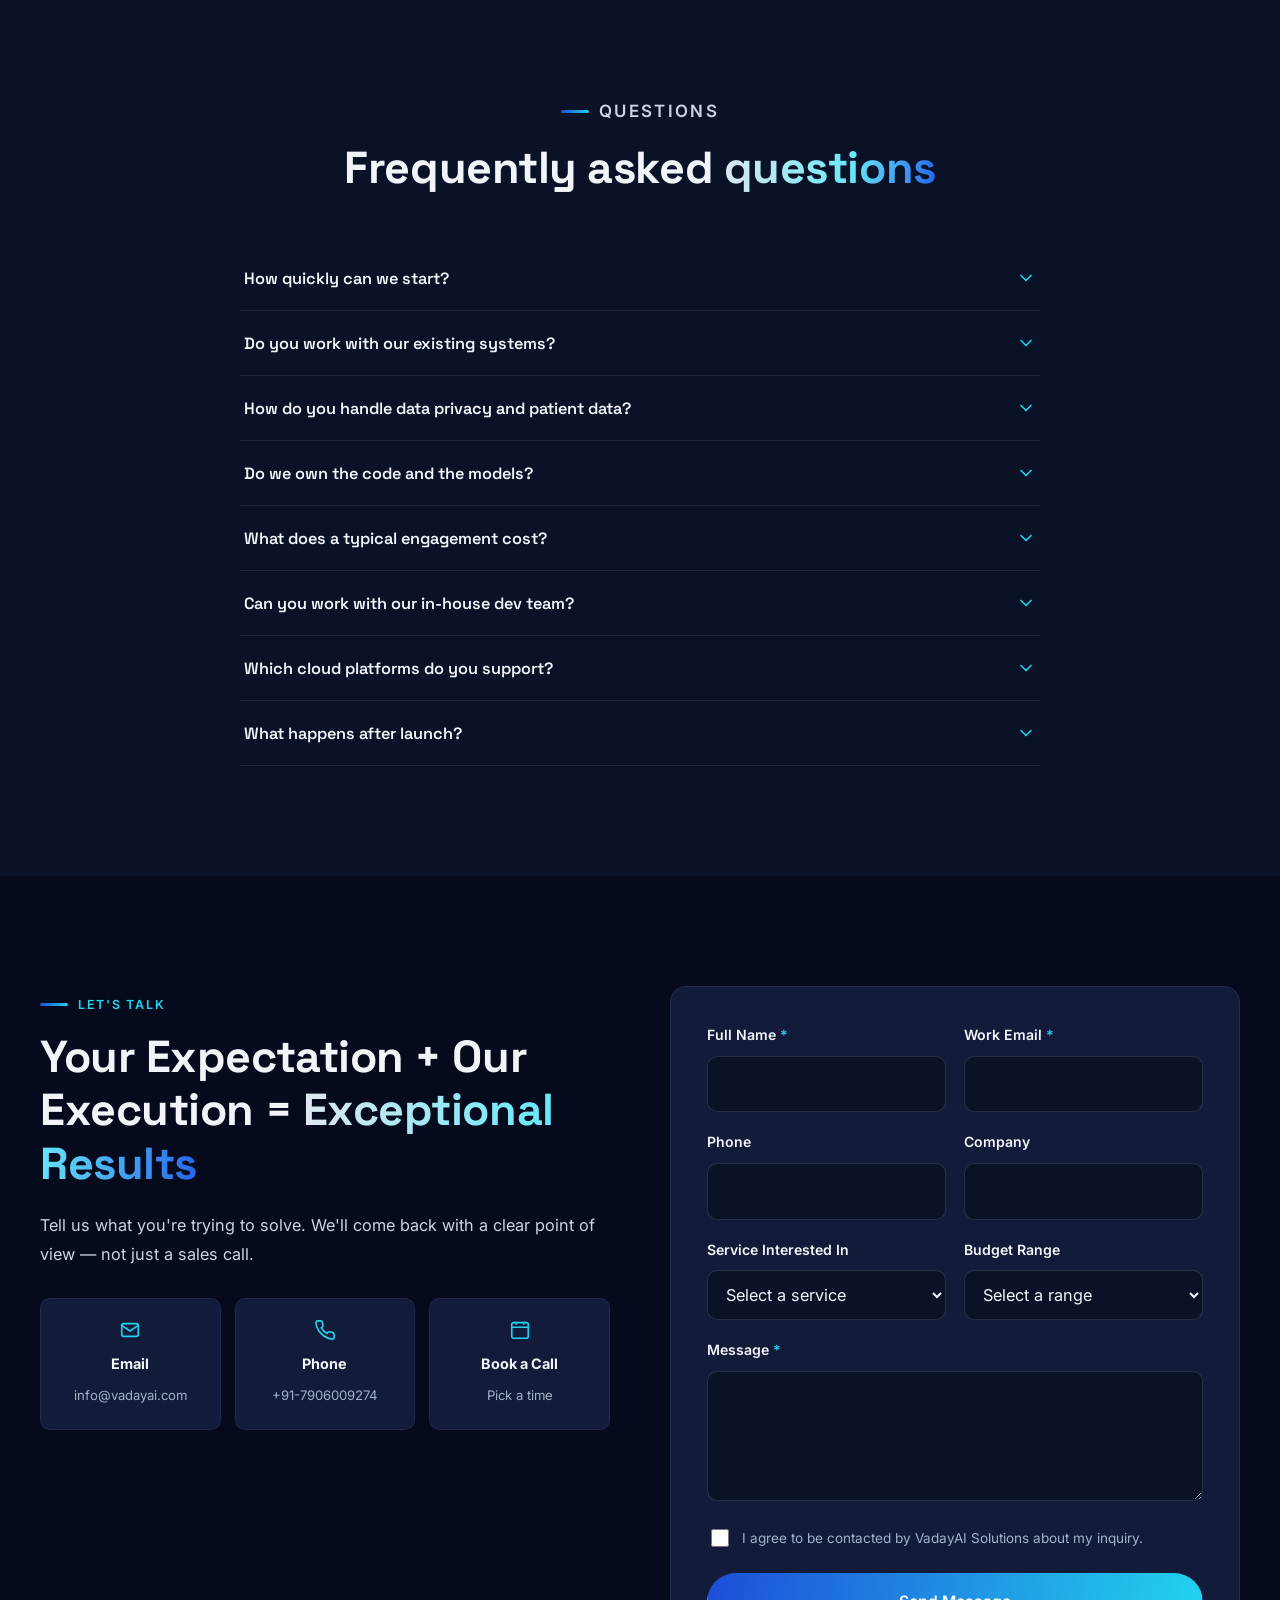
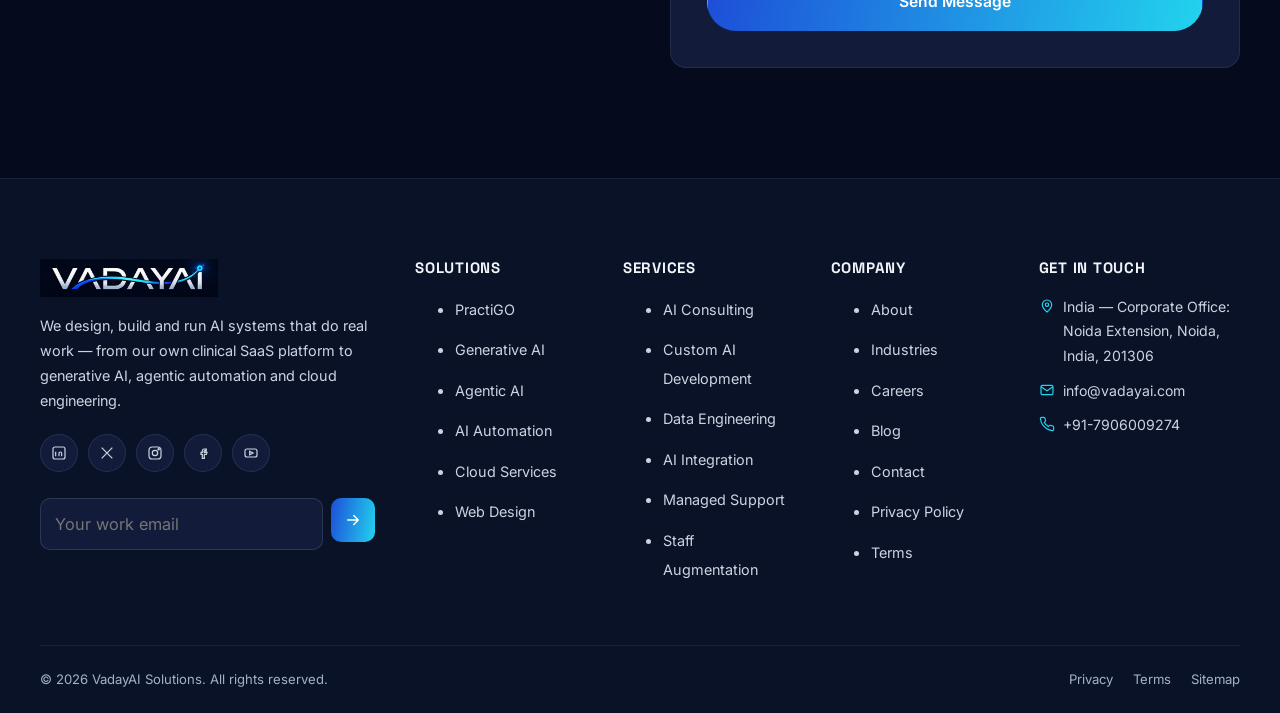
==== commit 97b5e1ec: "Remove Gaur City from address" ====
--- a/index.html
+++ b/index.html
@@ -814,7 +814,7 @@
           <div class="footer-office">
             <p>
               <svg viewBox="0 0 24 24" fill="none" stroke="currentColor" stroke-width="1.8" aria-hidden="true"><path d="M12 21s7-6.3 7-11a7 7 0 1 0-14 0c0 4.7 7 11 7 11Z"/><circle cx="12" cy="10" r="2.5"/></svg>
-              <span>India — Corporate Office: Gaur City, Noida Extension, Noida, India, 201306</span>
+              <span>India — Corporate Office: Noida Extension, Noida, India, 201306</span>
             </p>
             <p>
               <svg viewBox="0 0 24 24" fill="none" stroke="currentColor" stroke-width="1.8" aria-hidden="true"><rect x="3" y="5" width="18" height="14" rx="2"/><path d="m3 7 9 6 9-6"/></svg>
